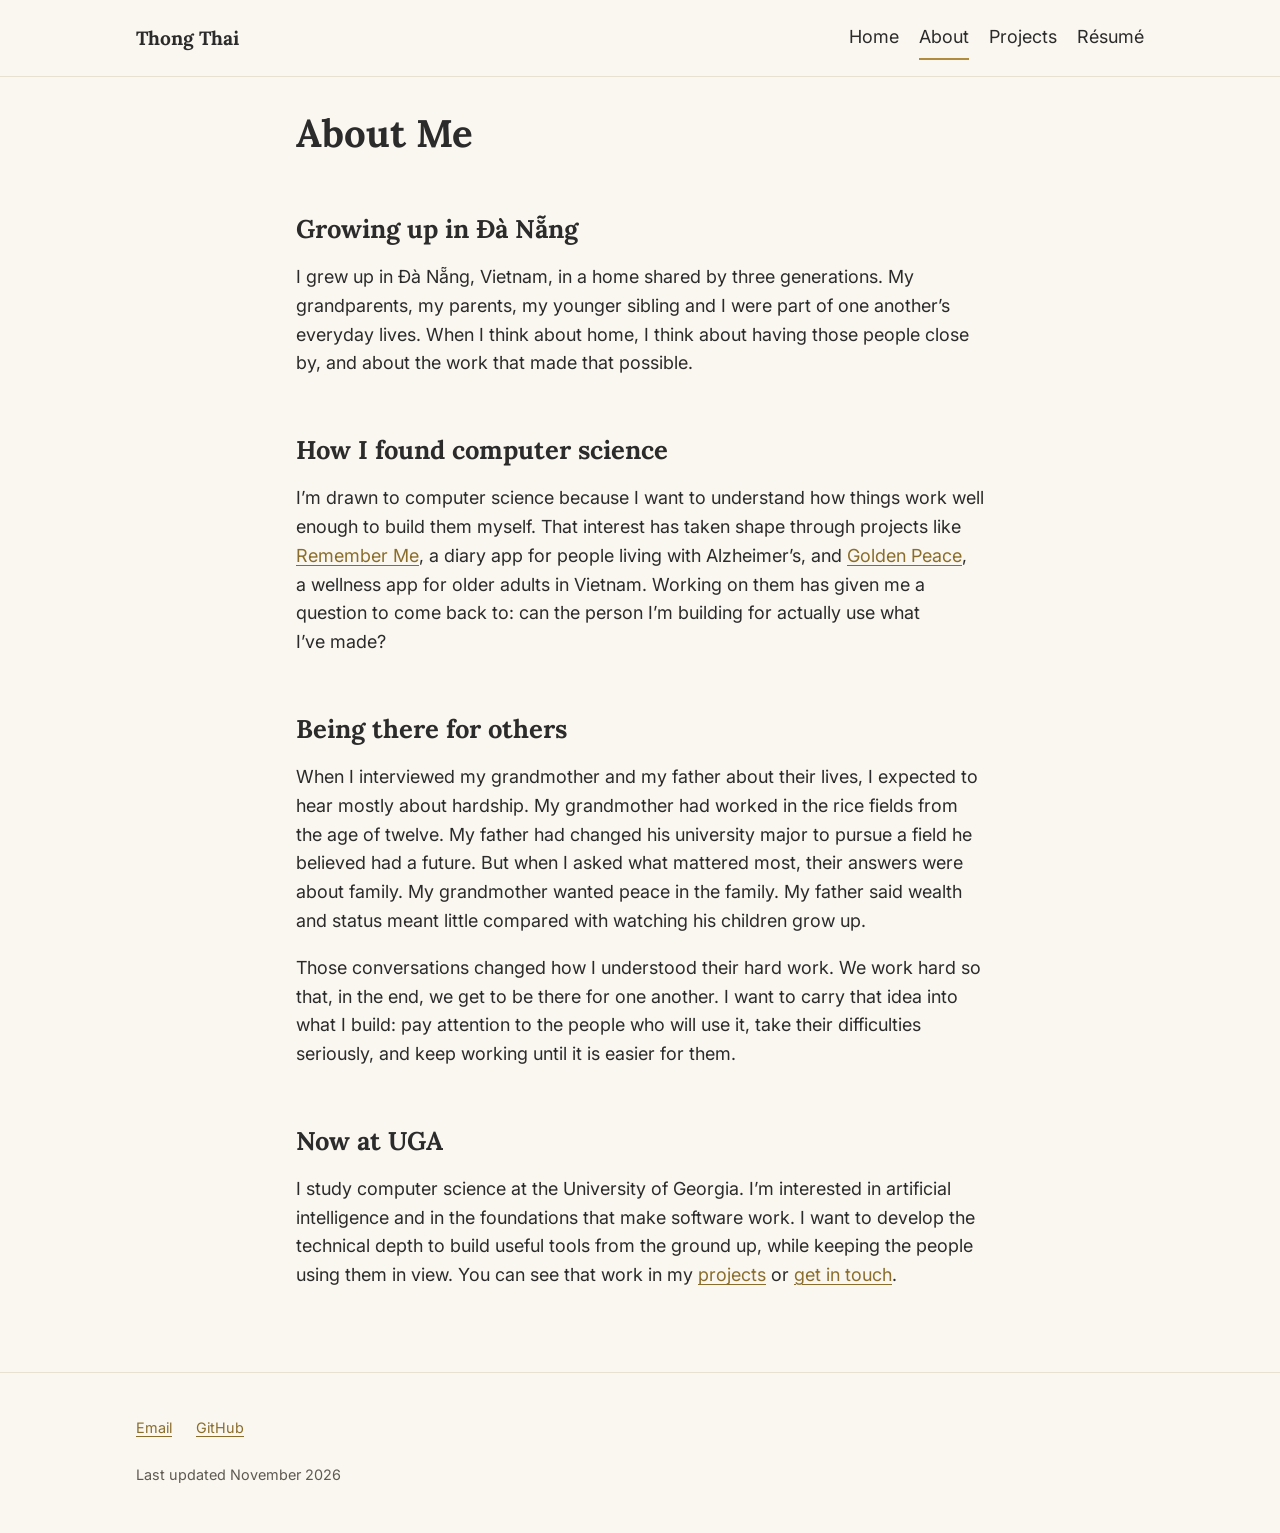
==== about.html @ ec21c519 "Personal website: Golden Peace case study, projects, about, résumé Co-Authored-By: Claude Opus 5.5 <" ====
<!doctype html>
<html lang="en">
<head>
  <meta charset="utf-8">
  <meta name="viewport" content="width=device-width, initial-scale=1">
  <title>About · Thong Thai</title>
  <meta name="description" content="About Thong Thai: from Đà Nẵng to computer science at UGA.">
  <link rel="preconnect" href="https://fonts.googleapis.com">
  <link rel="preconnect" href="https://fonts.gstatic.com" crossorigin>
  <link href="https://fonts.googleapis.com/css2?family=Inter:wght@400;600&family=Lora:wght@600;700&display=swap" rel="stylesheet">
  <link rel="icon" href="assets/favicon.svg" type="image/svg+xml">
  <link rel="stylesheet" href="css/style.css">
  <script src="js/site.js" defer></script>
</head>
<body>
  <a class="skip-link" href="#main-content">Skip to content</a>
  <header>
    <div class="wide">
      <a class="logo" href="index.html">Thong Thai</a>
      <nav aria-label="Main">
        <ul>
          <li><a href="index.html">Home</a></li>
          <li><a href="about.html" aria-current="page">About</a></li>
          <li><a href="projects.html">Projects</a></li>
          <li><a href="resume.html">Résumé</a></li>
        </ul>
      </nav>
    </div>
  </header>

  <main id="main-content" tabindex="-1">
    <div class="wrap">
      <h1>About Me</h1>

      <h2>Growing up in Đà Nẵng</h2>
      <p>I grew up in Đà Nẵng, Vietnam, in a home shared by three generations. My grandparents, my parents, my younger sibling and I were part of one another’s everyday lives. When I think about home, I think about having those people close by, and about the work that made that possible.</p>

      <h2>How I found computer science</h2>
      <p>I’m drawn to computer science because I want to understand how things work well enough to build them myself. That interest has taken shape through projects like <a href="projects.html">Remember Me</a>, a diary app for people living with Alzheimer’s, and <a href="golden-peace.html">Golden Peace</a>, a wellness app for older adults in Vietnam. Working on them has given me a question to come back to: can the person I’m building for actually use what I’ve made?</p>

      <h2>Being there for others</h2>
      <p>When I interviewed my grandmother and my father about their lives, I expected to hear mostly about hardship. My grandmother had worked in the rice fields from the age of twelve. My father had changed his university major to pursue a field he believed had a future. But when I asked what mattered most, their answers were about family. My grandmother wanted peace in the family. My father said wealth and status meant little compared with watching his children grow up.</p>
      <p>Those conversations changed how I understood their hard work. We work hard so that, in the end, we get to be there for one another. I want to carry that idea into what I build: pay attention to the people who will use it, take their difficulties seriously, and keep working until it is easier for them.</p>

      <h2>Now at UGA</h2>
      <p>I study computer science at the University of Georgia. I’m interested in artificial intelligence and in the foundations that make software work. I want to develop the technical depth to build useful tools from the ground up, while keeping the people using them in view. You can see that work in my <a href="projects.html">projects</a> or <a href="mailto:thong11042008@gmail.com">get in touch</a>.</p>
    </div>
  </main>

  <footer>
    <div class="wide">
      <ul>
        <li><a href="mailto:thong11042008@gmail.com">Email</a></li>
        <li><a href="https://github.com/NotWutLit">GitHub</a></li>
      </ul>
      <p>Last updated November 2026</p>
    </div>
  </footer>
</body>
</html>
---- css/style.css ----
:root {
  --bg: #FAF7F0;
  --card: #FFFFFF;
  --text: #2B2B2B;
  --muted: #5E5A52;
  --gold: #B08D3C;
  --gold-text: #8A6D2B; /* darker gold for small text: passes contrast on --bg */
  --gold-dark: #6B5420; /* hover for filled buttons */
  --line: #E8E1D0;
  --tint: #F3EAD6; /* soft gold wash for the reflection panel */
  --radius: 12px;
}

* { box-sizing: border-box; }

body {
  margin: 0;
  background: var(--bg);
  color: var(--text);
  font: 18px/1.6 "Inter", system-ui, sans-serif;
}

h1, h2, h3 { font-family: "Lora", Georgia, serif; line-height: 1.25; }
h1 { font-size: 2.4rem; margin: 0 0 .5rem; }
h2 { font-size: 1.6rem; margin: 3.5rem 0 .75rem; }
h3 { font-size: 1.2rem; }
h1, h2 { text-wrap: balance; }
p, figcaption, li { text-wrap: pretty; }
::selection { background: #EADBB4; color: var(--text); }

a { color: var(--gold-text); }
a:hover { color: var(--text); }
:focus-visible { outline: 3px solid var(--gold-text); outline-offset: 3px; } /* --gold was 2.9:1, under the 3:1 focus minimum */

img { max-width: 100%; height: auto; display: block; }

/* Layout */
.wrap { max-width: 720px; margin: 0 auto; padding: 0 16px; }
.wide { max-width: 1040px; margin: 0 auto; padding: 0 16px; }
main { padding: 2rem 0 4rem; }

/* Nav */
header { border-bottom: 1px solid var(--line); }
header .wide { display: flex; flex-wrap: wrap; align-items: center; justify-content: space-between; gap: .5rem 1.5rem; padding-block: 1rem; }
.logo { font-family: "Lora", serif; font-weight: 700; font-size: 1.2rem; color: var(--text); text-decoration: none; display: inline-flex; align-items: center; min-height: 44px; }
nav ul { list-style: none; margin: 0; padding: 0; display: flex; flex-wrap: wrap; gap: .25rem 1.25rem; }
nav a { color: var(--text); text-decoration: none; display: inline-flex; align-items: center; min-height: 44px; border-bottom: 2px solid transparent; }
nav a:hover, nav a[aria-current] { border-color: var(--gold); }

/* Footer */
footer { border-top: 1px solid var(--line); padding: 2rem 0; color: var(--muted); font-size: .9rem; }
footer ul { list-style: none; padding: 0; margin: 0 0 .5rem; display: flex; flex-wrap: wrap; gap: 0 1.5rem; }
footer a { display: inline-flex; align-items: center; min-height: 44px; }

/* Buttons */
/* Filled buttons use --gold-text: white on it is 4.9:1 (white on --gold was only 3.1:1). */
.btn { display: inline-flex; align-items: center; min-height: 44px; padding: .5rem 1.25rem; border-radius: 999px; background: var(--gold-text); color: #fff; text-decoration: none; border: 2px solid var(--gold-text); cursor: pointer; font: inherit; font-weight: 600; }
.btn:hover { background: var(--gold-dark); border-color: var(--gold-dark); color: #fff; }
.btn.ghost { background: transparent; color: var(--gold-text); }
.btn.ghost:hover { background: var(--gold-text); color: #fff; }
.actions { display: flex; flex-wrap: wrap; gap: .75rem; margin: 1.25rem 0; }

.tagline { font-size: 1.2rem; color: var(--muted); margin-top: 0; }
/* em, not rem: body is 18px, so 1.1em is ~19.8px (1.1rem was 17.6px, smaller than body) */
.lead { font-size: 1.1em; }
.tagline, .lead { max-width: 34em; } /* comfortable line length on wide screens */
.jump { margin: 0; }
.jump a, .back a { display: inline-flex; align-items: center; min-height: 44px; } /* 44px tap targets */
.back { margin: 2rem 0 0; }

/* Project summary in the hero: one scannable line for skimmers */
.facts { display: flex; flex-wrap: wrap; gap: .75rem 1.75rem; margin: 1.25rem 0 0; font-size: 16px; }
.facts dt { color: var(--muted); }
.facts dd { margin: 0; font-weight: 600; }

/* One line of research scale that anchors the research section */
.anchor { font-family: "Lora", Georgia, serif; font-size: 1.25rem; line-height: 1.4; margin: 0 0 1rem; }
.hint { color: var(--muted); font-size: 16px; margin-top: -.25rem; }

/* Featured block / hero */
.feature { display: grid; grid-template-columns: 1fr; gap: 2rem; align-items: center; margin: 3rem 0; }
.feature img { max-width: min(240px, 100%); margin-inline: 0; border-radius: 24px; box-shadow: 0 10px 30px rgba(0,0,0,.12); }
.feature h1, .feature h2 { margin-top: 0; }
@media (min-width: 760px) { .feature { grid-template-columns: 240px 1fr; } }
/* Phones: title and intro first, then a smaller screenshot, so the first screen says what this is. */
@media (max-width: 759px) {
  .wide > p + .feature { margin-top: 2.5rem; } /* Home: separate the featured project from the intro links */
  .feature { gap: 1.5rem; margin-top: 1rem; }
  .feature > div { order: -1; }
  .feature img { max-width: min(200px, 100%); margin-inline: auto; border-radius: 20px; }
}

/* Figures and captions */
figure { margin: 0; }
figcaption { font-size: 16px; color: var(--muted); margin-top: .6rem; }
figcaption strong { color: var(--text); }
.phone { border-radius: 24px; box-shadow: 0 6px 20px rgba(0,0,0,.10); }

/* Screens and captions share the text column. */
.gallery { display: grid; gap: 2.5rem 2rem; grid-template-columns: 1fr 1fr; }
.gallery > * { min-width: 0; }
/* let grid items shrink below the image's natural 400px */
.gallery img { max-width: min(320px, 100%); margin-inline: auto; }
.enlarge { display: block; border-radius: 24px; }
/* Phones: show a thumbnail beside each caption; select it to open full size. */
@media (max-width: 559px) {
  .gallery { grid-template-columns: 1fr; gap: 1.75rem; }
  .gallery figure { display: grid; grid-template-columns: 112px 1fr; gap: 1rem; align-items: start; }
  .gallery figcaption { margin-top: 0; }
  .gallery img, .gallery .enlarge { border-radius: 14px; }
}


/* Project cards */
.cards { display: grid; gap: 1.5rem; grid-template-columns: 1fr; }
@media (min-width: 700px) { .cards { grid-template-columns: repeat(2, 1fr); } }
.card { background: var(--card); border: 1px solid var(--line); border-radius: var(--radius); overflow: hidden; display: flex; flex-direction: column; }
.card .thumb { position: relative; aspect-ratio: 16 / 10; background: #F1EADB; display: grid; place-items: center; overflow: hidden; }
.card .thumb img { position: absolute; inset: 0; width: 100%; height: 100%; max-width: none; object-fit: cover; object-position: center 17%; } /* show the greeting, not the camera notch */
.quote-thumb { background: var(--tint); padding: 1.5rem 2rem; }
.quote-thumb blockquote { margin: 0; font-family: "Lora", Georgia, serif; font-style: italic; font-size: 1.25rem; line-height: 1.5; text-align: center; text-wrap: balance; }
.card .body { padding: 1.25rem; display: flex; flex-direction: column; gap: .5rem; flex: 1; }
.card h2 { font-size: 1.25rem; margin: 0; }
.card p { margin: 0; }
.tags { list-style: none; padding: 0; margin: .25rem 0; display: flex; flex-wrap: wrap; gap: .4rem; }
.tags li { font-size: .8rem; padding: .15rem .6rem; border: 1px solid var(--gold); border-radius: 999px; color: var(--gold-text); }
.card .links { margin-top: auto; padding-top: .5rem; display: flex; flex-wrap: wrap; gap: 0 1.25rem; }
.card .links a, .resume-item h3 a { display: inline-flex; align-items: center; min-height: 44px; }

/* Résumé */
.resume-item { margin-bottom: 1.5rem; }
.resume-item h3 { margin-bottom: 0; }
.resume-item .meta { color: var(--muted); font-size: .95rem; margin: 0; }


/* Demo: centred, button above the frame so it's visible on arrival */
.demo { text-align: center; }
.demo .actions { justify-content: center; }
.demo img { max-width: min(280px, 100%); margin-inline: auto; }
@media (max-width: 559px) { .demo img { max-width: min(240px, 100%); } }
.status { min-height: 1.6em; color: var(--muted); font-size: 16px; }

/* The graded reflection: the page's one tinted panel, the last thing on the page */
.reflection { background: var(--tint); border: 1px solid #E2D3AE; border-radius: var(--radius); padding: 2rem 1.5rem; margin-top: 5rem; font-size: 1.1em; }
.reflection > :last-child { margin-bottom: 0; }
@media (min-width: 640px) { .reflection { padding: 2.5rem 3rem; } }
.reflection h2 { margin-top: 0; font-size: 1.9rem; }
.reflection .opening { font-family: "Lora", Georgia, serif; font-style: italic; font-size: 1.3rem; line-height: 1.5; }

/* ---------- Motion ---------- */
/* One authored moment (the typed name on Home), page-to-page continuity, and small feedback. */
:root { --ease-out: cubic-bezier(0.16, 1, 0.3, 1); }

/* Home: the name types out once behind a gold cursor (letters are added by js/site.js). */
[data-type]::after {
  content: ""; display: inline-block; width: .07em; height: .85em; margin-left: .06em;
  vertical-align: -.06em; background: var(--gold-text);
  animation: caret-blink 1s steps(1) var(--typed-at, 0ms) 4 forwards; /* blinks 4 times, then disappears */
}
@keyframes caret-blink { 0% { opacity: 1; } 50%, 100% { opacity: 0; } }
.typed-before::after { display: none; } /* returning to Home: no cursor, the name is just there */

/* Feedback */
a { text-underline-offset: .18em; transition: color .15s, text-underline-offset .2s var(--ease-out); }
a:hover { text-underline-offset: .32em; }
nav a { transition: border-color .2s var(--ease-out), color .15s; }
.btn { transition: background-color .15s, border-color .15s, color .15s, transform .1s var(--ease-out); }
.btn:active { transform: scale(.97); }
/* Gallery: the image lifts, the link box stays put (no hover flicker at the edges). */
.enlarge img { transition: transform .3s var(--ease-out), box-shadow .3s var(--ease-out); }
.enlarge:hover img, .enlarge:focus-visible img { transform: translateY(-4px); box-shadow: 0 16px 32px rgba(0,0,0,.14); }

/* Page-to-page: crossfade, header stays still, the Golden Peace phone glides between pages. */
@view-transition { navigation: auto; }
header { view-transition-name: site-header; }
.vt-gp { view-transition-name: gp-phone; }
::view-transition-group(*) { animation-duration: .4s; animation-timing-function: var(--ease-out); }
::view-transition-old(root), ::view-transition-new(root) { animation-duration: .2s; }
/* The phone shows a different screen on each page: swap the picture fast while the frame keeps gliding, so it never double-exposes. */
::view-transition-old(gp-phone), ::view-transition-new(gp-phone) { animation-duration: .15s; }

@media (prefers-reduced-motion: reduce) {
  [data-type]::after { display: none; }
  a:hover { text-underline-offset: .18em; }
  .btn:active, .enlarge:hover img, .enlarge:focus-visible img { transform: none; }
  ::view-transition-group(*), ::view-transition-old(*), ::view-transition-new(*) { animation: none !important; }
}

/* Keyboard shortcut to the page content. */
.skip-link { position: absolute; top: 1rem; left: 1rem; z-index: 10; padding: .5rem 1rem; background: var(--card); border: 2px solid var(--gold-text); border-radius: var(--radius); transform: translateY(-200%); }
.skip-link:focus { transform: translateY(0); }

/* Text only screen readers hear */
.sr-only { position: absolute; width: 1px; height: 1px; padding: 0; margin: -1px; overflow: hidden; clip: rect(0 0 0 0); white-space: nowrap; border: 0; }
/* Home desktop: keep the featured text block a readable width next to the phone */
.feature > div { max-width: 36rem; }
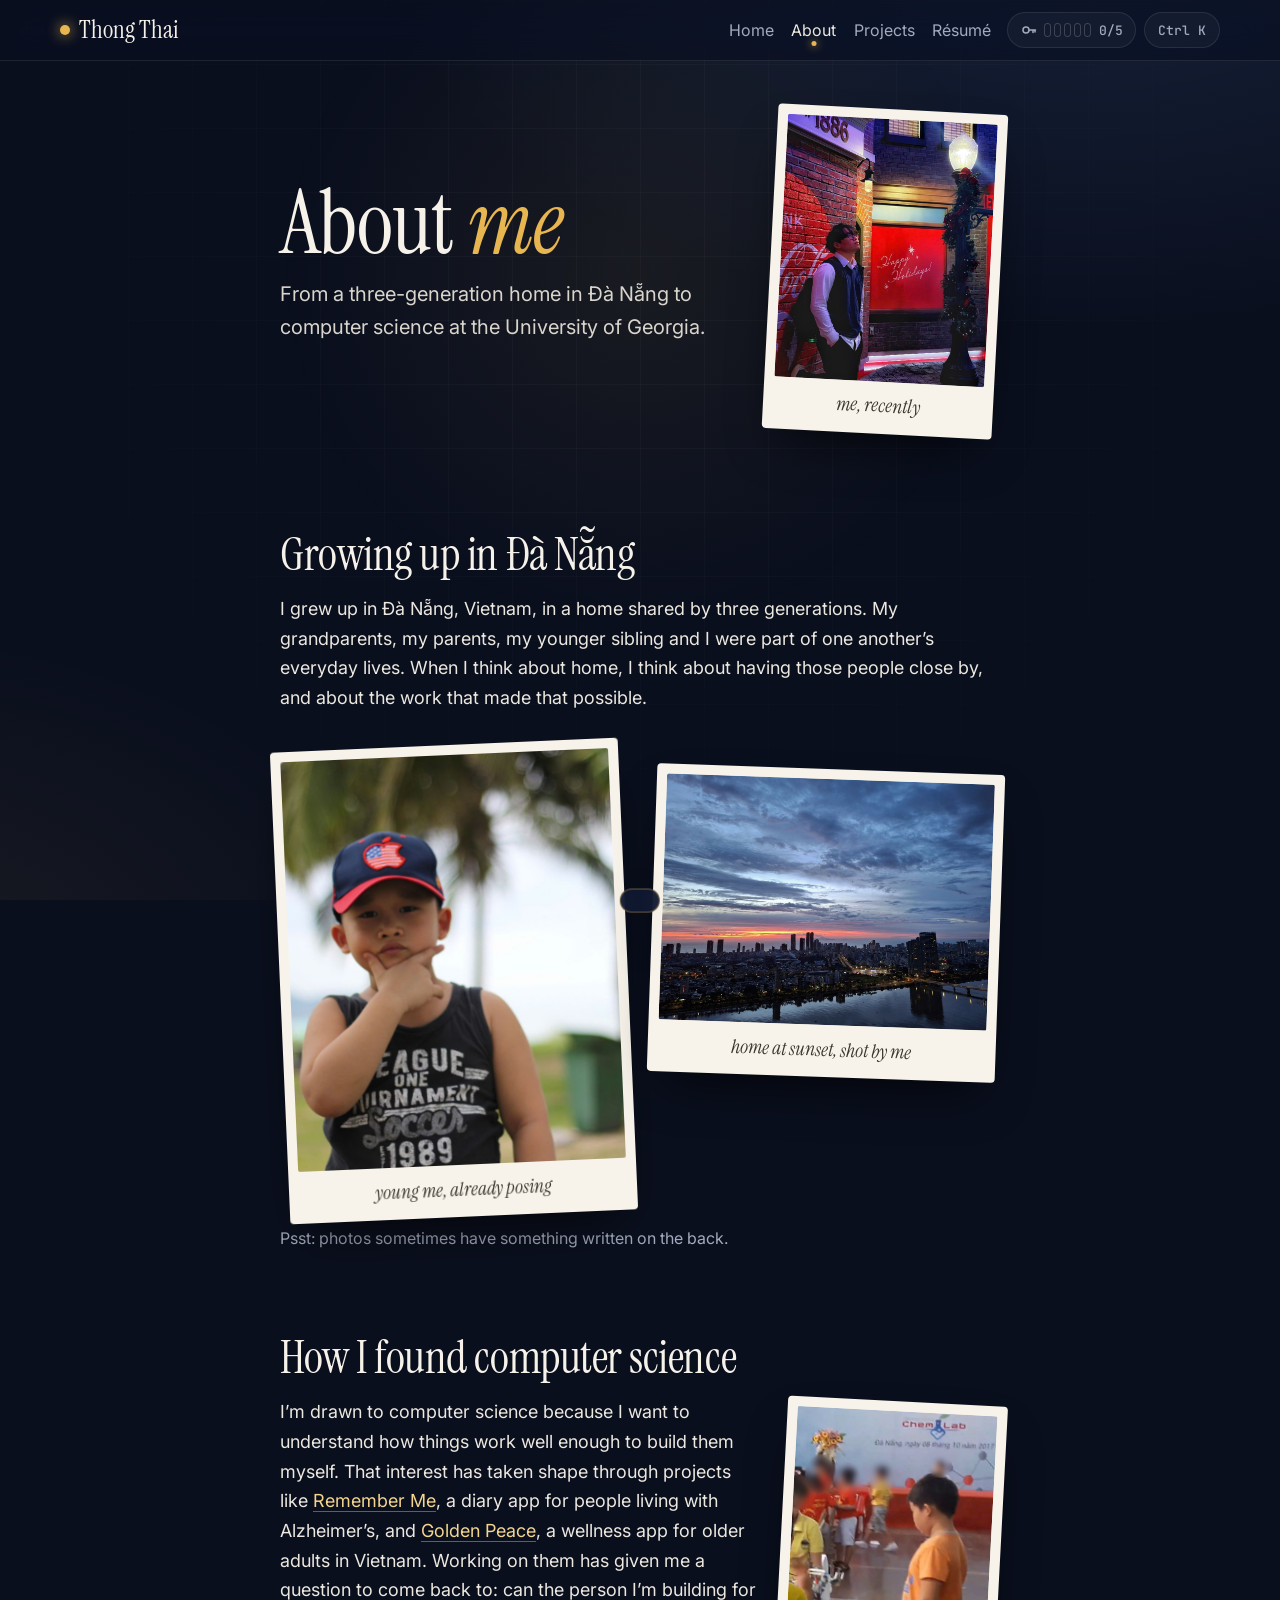
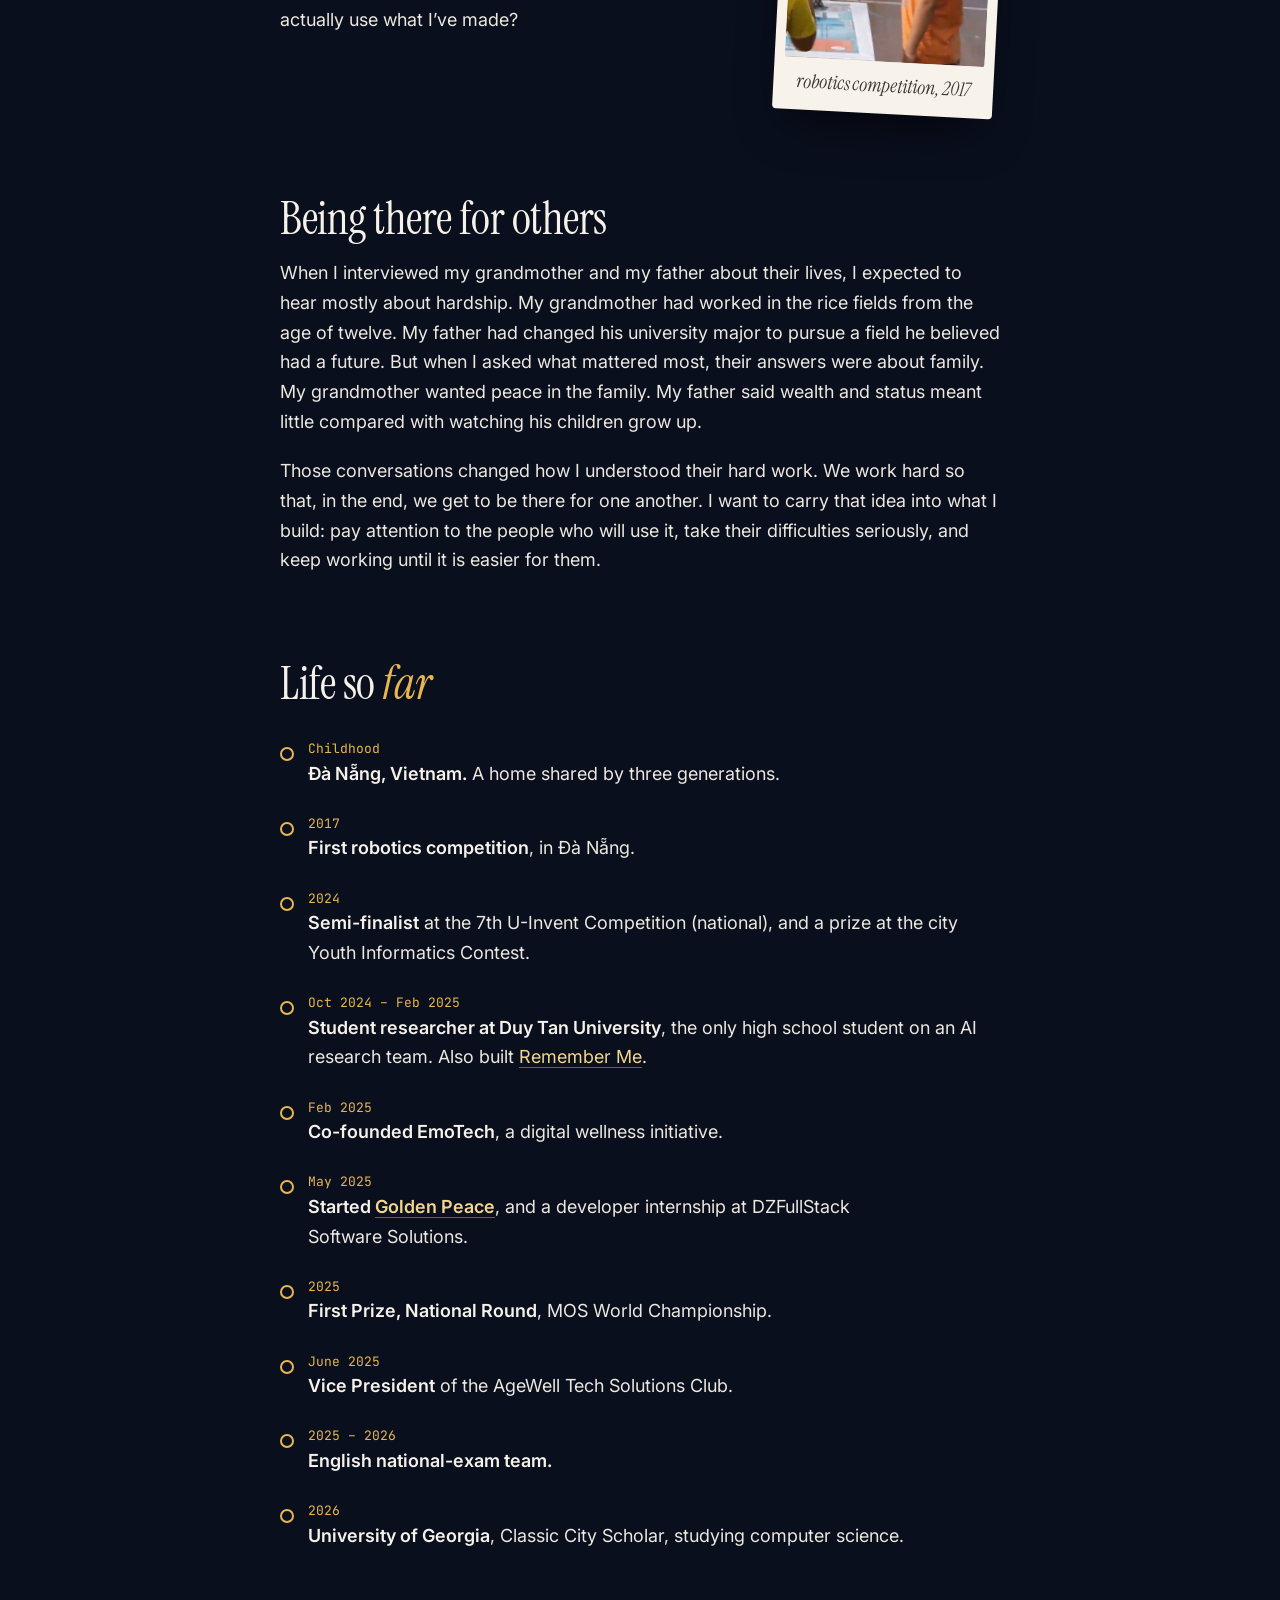
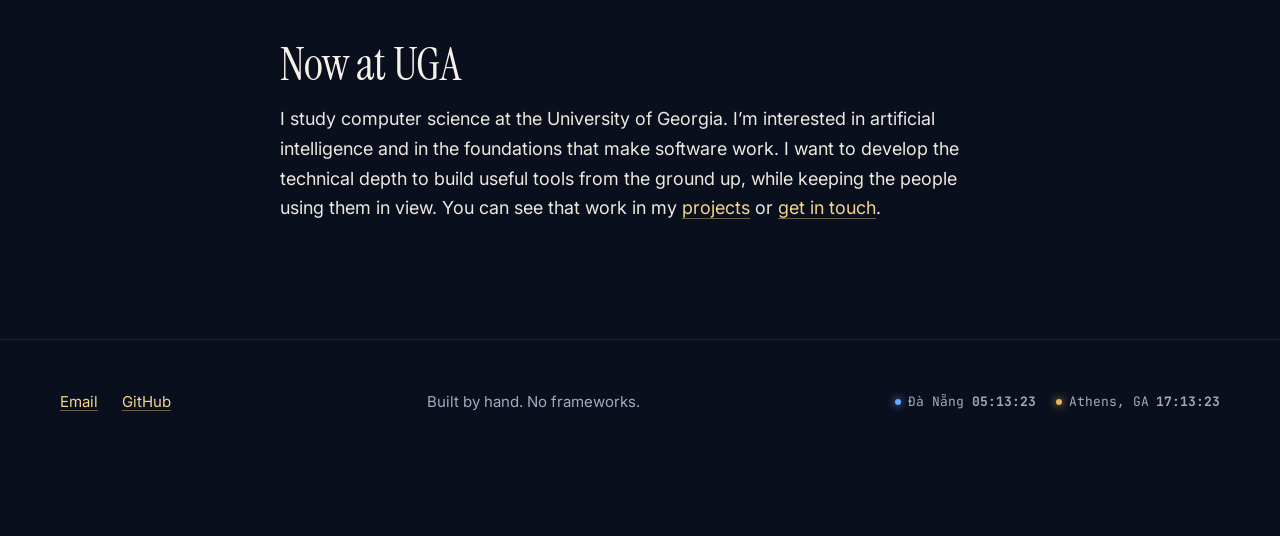
==== commit daad88a5: "Redesign About: polaroids, flip-card key, robotics photo, Life so far timeline, chibi reading; red r" ====
--- a/about.html
+++ b/about.html
@@ -7,12 +7,12 @@
   <meta name="description" content="About Thong Thai: from Đà Nẵng to computer science at UGA.">
   <link rel="preconnect" href="https://fonts.googleapis.com">
   <link rel="preconnect" href="https://fonts.gstatic.com" crossorigin>
-  <link href="https://fonts.googleapis.com/css2?family=Inter:wght@400;600&family=Lora:wght@600;700&display=swap" rel="stylesheet">
+  <link href="https://fonts.googleapis.com/css2?family=Instrument+Serif:ital@0;1&family=Inter:wght@400;500;600&family=JetBrains+Mono:wght@400;500&display=swap" rel="stylesheet">
   <link rel="icon" href="assets/favicon.svg" type="image/svg+xml">
   <link rel="stylesheet" href="css/style.css">
   <script src="js/site.js" defer></script>
 </head>
-<body>
+<body data-page="about" data-chibi="wave">
   <a class="skip-link" href="#main-content">Skip to content</a>
   <header>
     <div class="wide">
@@ -30,20 +30,77 @@
 
   <main id="main-content" tabindex="-1">
     <div class="wrap">
-      <h1>About Me</h1>
+      <section class="about-head" data-chibi="wave" aria-labelledby="about-title">
+        <div>
+          <h1 id="about-title">About <em>me</em></h1>
+          <p class="lead">From a three-generation home in Đà Nẵng to computer science at the University of Georgia.</p>
+        </div>
+        <figure class="polaroid">
+          <img src="assets/img/life/me-atlanta.jpg" width="800" height="1000" alt="Thong leaning against a red brick wall under a street lamp decorated for the holidays.">
+          <figcaption>me, recently</figcaption>
+        </figure>
+      </section>
 
-      <h2>Growing up in Đà Nẵng</h2>
-      <p>I grew up in Đà Nẵng, Vietnam, in a home shared by three generations. My grandparents, my parents, my younger sibling and I were part of one another’s everyday lives. When I think about home, I think about having those people close by, and about the work that made that possible.</p>
+      <section data-chibi="camera" aria-labelledby="growing-up">
+        <h2 id="growing-up">Growing up in Đà Nẵng</h2>
+        <p>I grew up in Đà Nẵng, Vietnam, in a home shared by three generations. My grandparents, my parents, my younger sibling and I were part of one another’s everyday lives. When I think about home, I think about having those people close by, and about the work that made that possible.</p>
+        <div class="photo-row">
+          <div class="flip" role="button" tabindex="0" aria-pressed="false" aria-label="Childhood photo. Select to flip it over.">
+            <div class="flip-inner">
+              <figure class="flip-face polaroid">
+                <img src="assets/img/life/child-me.jpg" width="800" height="1000" alt="Young Thong in a cap, hand on chin, posing under palm trees.">
+                <figcaption>young me, already posing</figcaption>
+              </figure>
+              <div class="flip-face flip-back">
+                <span>Written on the back:</span>
+                <span>“Đà Nẵng. Home.”</span>
+                <button class="key key-inline" type="button" data-key="about" hidden></button>
+              </div>
+            </div>
+          </div>
+          <figure class="polaroid">
+            <img src="assets/img/life/danang-sunset.jpg" width="1200" height="900" alt="Đà Nẵng’s skyline at sunset over the river, photographed by Thong." loading="lazy">
+            <figcaption>home at sunset, shot by me</figcaption>
+          </figure>
+        </div>
+        <p class="hint">Psst: photos sometimes have something written on the back.</p>
+      </section>
 
-      <h2>How I found computer science</h2>
-      <p>I’m drawn to computer science because I want to understand how things work well enough to build them myself. That interest has taken shape through projects like <a href="projects.html">Remember Me</a>, a diary app for people living with Alzheimer’s, and <a href="golden-peace.html">Golden Peace</a>, a wellness app for older adults in Vietnam. Working on them has given me a question to come back to: can the person I’m building for actually use what I’ve made?</p>
+      <section data-chibi="laptop" aria-labelledby="found-cs">
+        <h2 id="found-cs">How I found computer science</h2>
+        <figure class="polaroid side-photo">
+          <img src="assets/img/life/robotics.jpg" width="800" height="1002" alt="Young Thong in an orange shirt at a robotics competition in Đà Nẵng in 2017; other children’s faces are blurred." loading="lazy">
+          <figcaption>robotics competition, 2017</figcaption>
+        </figure>
+        <p>I’m drawn to computer science because I want to understand how things work well enough to build them myself. That interest has taken shape through projects like <a href="projects.html">Remember Me</a>, a diary app for people living with Alzheimer’s, and <a href="golden-peace.html">Golden Peace</a>, a wellness app for older adults in Vietnam. Working on them has given me a question to come back to: can the person I’m building for actually use what I’ve made?</p>
+      </section>
 
-      <h2>Being there for others</h2>
-      <p>When I interviewed my grandmother and my father about their lives, I expected to hear mostly about hardship. My grandmother had worked in the rice fields from the age of twelve. My father had changed his university major to pursue a field he believed had a future. But when I asked what mattered most, their answers were about family. My grandmother wanted peace in the family. My father said wealth and status meant little compared with watching his children grow up.</p>
-      <p>Those conversations changed how I understood their hard work. We work hard so that, in the end, we get to be there for one another. I want to carry that idea into what I build: pay attention to the people who will use it, take their difficulties seriously, and keep working until it is easier for them.</p>
+      <section data-chibi="wave" aria-labelledby="being-there">
+        <h2 id="being-there">Being there for others</h2>
+        <p>When I interviewed my grandmother and my father about their lives, I expected to hear mostly about hardship. My grandmother had worked in the rice fields from the age of twelve. My father had changed his university major to pursue a field he believed had a future. But when I asked what mattered most, their answers were about family. My grandmother wanted peace in the family. My father said wealth and status meant little compared with watching his children grow up.</p>
+        <p>Those conversations changed how I understood their hard work. We work hard so that, in the end, we get to be there for one another. I want to carry that idea into what I build: pay attention to the people who will use it, take their difficulties seriously, and keep working until it is easier for them.</p>
+      </section>
 
-      <h2>Now at UGA</h2>
-      <p>I study computer science at the University of Georgia. I’m interested in artificial intelligence and in the foundations that make software work. I want to develop the technical depth to build useful tools from the ground up, while keeping the people using them in view. You can see that work in my <a href="projects.html">projects</a> or <a href="mailto:thong11042008@gmail.com">get in touch</a>.</p>
+      <section data-chibi="read" aria-labelledby="life-so-far">
+        <h2 id="life-so-far">Life so <em>far</em></h2>
+        <ol class="timeline">
+          <li><time>Childhood</time><b>Đà Nẵng, Vietnam.</b> A home shared by three generations.</li>
+          <li><time>2017</time><b>First robotics competition</b>, in Đà Nẵng.</li>
+          <li><time>2024</time><b>Semi-finalist</b> at the 7th U-Invent Competition (national), and a prize at the city Youth Informatics Contest.</li>
+          <li><time>Oct 2024 – Feb 2025</time><b>Student researcher at Duy Tan University</b>, the only high school student on an AI research team. Also built <a href="projects.html">Remember Me</a>.</li>
+          <li><time>Feb 2025</time><b>Co-founded EmoTech</b>, a digital wellness initiative.</li>
+          <li><time>May 2025</time><b>Started <a href="golden-peace.html">Golden Peace</a></b>, and a developer internship at DZFullStack Software Solutions.</li>
+          <li><time>2025</time><b>First Prize, National Round</b>, MOS World Championship.</li>
+          <li><time>June 2025</time><b>Vice President</b> of the AgeWell Tech Solutions Club.</li>
+          <li><time>2025 – 2026</time><b>English national-exam team.</b></li>
+          <li><time>2026</time><b>University of Georgia</b>, Classic City Scholar, studying computer science.</li>
+        </ol>
+      </section>
+
+      <section data-chibi="wave" aria-labelledby="now-uga">
+        <h2 id="now-uga">Now at UGA</h2>
+        <p>I study computer science at the University of Georgia. I’m interested in artificial intelligence and in the foundations that make software work. I want to develop the technical depth to build useful tools from the ground up, while keeping the people using them in view. You can see that work in my <a href="projects.html">projects</a> or <a href="mailto:thong11042008@gmail.com">get in touch</a>.</p>
+      </section>
     </div>
   </main>
 
@@ -53,7 +110,7 @@
         <li><a href="mailto:thong11042008@gmail.com">Email</a></li>
         <li><a href="https://github.com/NotWutLit">GitHub</a></li>
       </ul>
-      <p>Last updated November 2026</p>
+      <p>Built by hand. No frameworks.</p>
     </div>
   </footer>
 </body>
--- a/css/style.css
+++ b/css/style.css
@@ -1,108 +1,176 @@
+/* =========================================================
+   Thong Thai: "Đà Nẵng at night"
+   Dark only. Gold = city lights, blue = the Hàn river.
+   ========================================================= */
 :root {
-  --bg: #FAF7F0;
-  --card: #FFFFFF;
-  --text: #2B2B2B;
-  --muted: #5E5A52;
-  --gold: #B08D3C;
-  --gold-text: #8A6D2B; /* darker gold for small text: passes contrast on --bg */
-  --gold-dark: #6B5420; /* hover for filled buttons */
-  --line: #E8E1D0;
-  --tint: #F3EAD6; /* soft gold wash for the reflection panel */
-  --radius: 12px;
+  color-scheme: dark;
+  --bg: #0A0F1E;
+  --bg-2: #0F1730;
+  --surface: rgba(255, 255, 255, .035);
+  --surface-2: rgba(255, 255, 255, .065);
+  --border: rgba(255, 255, 255, .09);
+  --border-strong: rgba(255, 255, 255, .18);
+  --text: #ECE8DF;
+  --muted: #A4AABD;          /* 7.9:1 on --bg */
+  --faint: #7D849C;          /* decorative labels only */
+  --gold: #E8B651;           /* 9.6:1 on --bg */
+  --gold-soft: #F4D58D;
+  --gold-glow: rgba(232, 182, 81, .35);
+  --blue: #6FA8FF;
+  --ink: #17120A;            /* text on gold */
+  --radius: 20px;
+  --serif: "Instrument Serif", Georgia, serif;
+  --sans: "Inter", system-ui, sans-serif;
+  --mono: "JetBrains Mono", ui-monospace, "Cascadia Code", Consolas, monospace;
+  --ease-out: cubic-bezier(0.16, 1, 0.3, 1);
+  --mx: 50vw; --my: 30vh;    /* cursor position, set by js/site.js */
 }
 
 * { box-sizing: border-box; }
+html { scrollbar-color: #2A3354 var(--bg); scroll-padding-top: 90px; background-color: #0A0F1E; }
+body { background-color: #0A0F1E; } /* plain colour under the gradients, for tools that cannot read layered backgrounds */
+@media (prefers-reduced-motion: no-preference) { html { scroll-behavior: smooth; } }
 
 body {
   margin: 0;
-  background: var(--bg);
+  min-height: 100vh;
   color: var(--text);
-  font: 18px/1.6 "Inter", system-ui, sans-serif;
-}
-
-h1, h2, h3 { font-family: "Lora", Georgia, serif; line-height: 1.25; }
-h1 { font-size: 2.4rem; margin: 0 0 .5rem; }
-h2 { font-size: 1.6rem; margin: 3.5rem 0 .75rem; }
-h3 { font-size: 1.2rem; }
+  font: 18px/1.65 var(--sans);
+  background:
+    radial-gradient(1200px 700px at 85% -10%, rgba(111, 168, 255, .12), transparent 60%),
+    radial-gradient(900px 600px at -10% 110%, rgba(232, 182, 81, .08), transparent 60%),
+    var(--bg);
+  background-attachment: fixed;
+  overflow-x: hidden;
+}
+/* faint blueprint grid + cursor spotlight */
+body::before, body::after { content: ""; position: fixed; inset: 0; pointer-events: none; z-index: 0; }
+body::before {
+  background-image: linear-gradient(rgba(255,255,255,.028) 1px, transparent 1px), linear-gradient(90deg, rgba(255,255,255,.028) 1px, transparent 1px);
+  background-size: 64px 64px;
+  mask-image: radial-gradient(ellipse at 50% 30%, #000 20%, transparent 75%);
+}
+body::after { background: radial-gradient(520px circle at var(--mx) var(--my), rgba(232, 182, 81, .07), transparent 70%); }
+body > * { position: relative; z-index: 1; }
+
+h1, h2, h3 { font-family: var(--serif); font-weight: 400; line-height: 1.05; letter-spacing: -.01em; color: #F6F2EA; }
+h1 { font-size: clamp(2.8rem, 6vw, 4.6rem); margin: 0 0 .5rem; }
+h2 { font-size: clamp(2rem, 3.6vw, 2.9rem); margin: 4rem 0 1rem; }
+h3 { font-size: 1.5rem; line-height: 1.2; }
+h1 em, h2 em { color: var(--gold); }
 h1, h2 { text-wrap: balance; }
-p, figcaption, li { text-wrap: pretty; }
-::selection { background: #EADBB4; color: var(--text); }
-
-a { color: var(--gold-text); }
-a:hover { color: var(--text); }
-:focus-visible { outline: 3px solid var(--gold-text); outline-offset: 3px; } /* --gold was 2.9:1, under the 3:1 focus minimum */
+p, figcaption, li, dd { text-wrap: pretty; }
+p { margin: 0 0 1.1em; }
+strong { color: #F6F2EA; font-weight: 600; }
+::selection { background: var(--gold); color: var(--ink); }
+
+a { color: var(--gold-soft); text-decoration-color: rgba(244, 213, 141, .4); text-underline-offset: .2em; transition: color .15s, text-decoration-color .15s, text-underline-offset .2s var(--ease-out); }
+a:hover { color: #fff; text-decoration-color: var(--gold); text-underline-offset: .32em; }
+:focus-visible { outline: 2px solid var(--gold); outline-offset: 3px; border-radius: 6px; }
 
 img { max-width: 100%; height: auto; display: block; }
+figure { margin: 0; }
+figcaption { font-size: 16px; color: var(--muted); margin-top: .7rem; }
+figcaption strong { color: var(--text); }
 
 /* Layout */
-.wrap { max-width: 720px; margin: 0 auto; padding: 0 16px; }
-.wide { max-width: 1040px; margin: 0 auto; padding: 0 16px; }
-main { padding: 2rem 0 4rem; }
-
-/* Nav */
-header { border-bottom: 1px solid var(--line); }
-header .wide { display: flex; flex-wrap: wrap; align-items: center; justify-content: space-between; gap: .5rem 1.5rem; padding-block: 1rem; }
-.logo { font-family: "Lora", serif; font-weight: 700; font-size: 1.2rem; color: var(--text); text-decoration: none; display: inline-flex; align-items: center; min-height: 44px; }
-nav ul { list-style: none; margin: 0; padding: 0; display: flex; flex-wrap: wrap; gap: .25rem 1.25rem; }
-nav a { color: var(--text); text-decoration: none; display: inline-flex; align-items: center; min-height: 44px; border-bottom: 2px solid transparent; }
-nav a:hover, nav a[aria-current] { border-color: var(--gold); }
-
-/* Footer */
-footer { border-top: 1px solid var(--line); padding: 2rem 0; color: var(--muted); font-size: .9rem; }
-footer ul { list-style: none; padding: 0; margin: 0 0 .5rem; display: flex; flex-wrap: wrap; gap: 0 1.5rem; }
+.wrap { max-width: 760px; margin: 0 auto; padding: 0 20px; }
+.wide { max-width: 1200px; margin: 0 auto; padding: 0 20px; }
+main { padding: 3rem 0 6rem; }
+
+/* ---------- Header ---------- */
+header { position: sticky; top: 0; z-index: 50; view-transition-name: site-header;
+  background: rgba(10, 15, 30, .62); backdrop-filter: blur(16px) saturate(150%); -webkit-backdrop-filter: blur(16px) saturate(150%);
+  border-bottom: 1px solid var(--border); transition: background .3s; }
+header .wide { display: flex; flex-wrap: wrap; align-items: center; justify-content: space-between; gap: .25rem 1.25rem; padding-block: .5rem; }
+.logo { font-family: var(--serif); font-size: 1.55rem; color: #F6F2EA; text-decoration: none; display: inline-flex; align-items: center; gap: .55rem; min-height: 44px; }
+.logo::before { content: ""; width: 10px; height: 10px; border-radius: 50%; background: var(--gold); box-shadow: 0 0 14px var(--gold); }
+.logo:hover { color: #fff; }
+nav { display: flex; align-items: center; gap: .5rem 1rem; flex-wrap: wrap; }
+nav ul { list-style: none; margin: 0; padding: 0; display: flex; flex-wrap: wrap; gap: 0 1.1rem; }
+nav a { color: var(--muted); text-decoration: none; font-size: 16px; display: inline-flex; align-items: center; min-height: 44px; position: relative; transition: color .15s; }
+nav a:hover, nav a[aria-current] { color: var(--text); }
+nav a[aria-current]::after { content: ""; position: absolute; left: 50%; bottom: 6px; width: 5px; height: 5px; border-radius: 50%; background: var(--gold); transform: translateX(-50%); box-shadow: 0 0 8px var(--gold); }
+.tools { display: flex; gap: .5rem; align-items: center; }
+.chip-btn { font: 500 13px/1 var(--mono); color: var(--muted); background: var(--surface); border: 1px solid var(--border); border-radius: 999px;
+  min-height: 36px; padding: 0 .8rem; display: inline-flex; align-items: center; gap: .45rem; cursor: pointer; transition: color .15s, border-color .15s, background .15s; }
+.chip-btn:hover { color: var(--text); border-color: var(--border-strong); background: var(--surface-2); }
+.chip-btn kbd { font: inherit; }
+/* key ring: 5 slots that fill gold */
+.keyring .slots { display: inline-flex; gap: 3px; }
+.keyring .slots i { width: 7px; height: 14px; border-radius: 3px; border: 1px solid var(--border-strong); }
+.keyring .slots i.on { background: var(--gold); border-color: var(--gold); box-shadow: 0 0 8px var(--gold-glow); }
+.keyring.bump { animation: bump .6s var(--ease-out); }
+@keyframes bump { 30% { transform: scale(1.18); } }
+
+/* scroll progress */
+.progress { position: fixed; top: 0; left: 0; right: 0; height: 2px; z-index: 60; transform-origin: 0 50%; transform: scaleX(var(--p, 0));
+  background: linear-gradient(90deg, var(--blue), var(--gold)); box-shadow: 0 0 10px var(--gold-glow); }
+
+/* ---------- Footer ---------- */
+footer { border-top: 1px solid var(--border); padding: 2.5rem 0 7rem; color: var(--muted); font-size: 15px; }
+footer .wide { display: flex; flex-wrap: wrap; gap: 1rem 2rem; justify-content: space-between; align-items: center; }
+footer ul { list-style: none; padding: 0; margin: 0; display: flex; flex-wrap: wrap; gap: 0 1.5rem; }
 footer a { display: inline-flex; align-items: center; min-height: 44px; }
-
-/* Buttons */
-/* Filled buttons use --gold-text: white on it is 4.9:1 (white on --gold was only 3.1:1). */
-.btn { display: inline-flex; align-items: center; min-height: 44px; padding: .5rem 1.25rem; border-radius: 999px; background: var(--gold-text); color: #fff; text-decoration: none; border: 2px solid var(--gold-text); cursor: pointer; font: inherit; font-weight: 600; }
-.btn:hover { background: var(--gold-dark); border-color: var(--gold-dark); color: #fff; }
-.btn.ghost { background: transparent; color: var(--gold-text); }
-.btn.ghost:hover { background: var(--gold-text); color: #fff; }
-.actions { display: flex; flex-wrap: wrap; gap: .75rem; margin: 1.25rem 0; }
-
-.tagline { font-size: 1.2rem; color: var(--muted); margin-top: 0; }
-/* em, not rem: body is 18px, so 1.1em is ~19.8px (1.1rem was 17.6px, smaller than body) */
-.lead { font-size: 1.1em; }
-.tagline, .lead { max-width: 34em; } /* comfortable line length on wide screens */
-.jump { margin: 0; }
-.jump a, .back a { display: inline-flex; align-items: center; min-height: 44px; } /* 44px tap targets */
-.back { margin: 2rem 0 0; }
-
-/* Project summary in the hero: one scannable line for skimmers */
-.facts { display: flex; flex-wrap: wrap; gap: .75rem 1.75rem; margin: 1.25rem 0 0; font-size: 16px; }
-.facts dt { color: var(--muted); }
-.facts dd { margin: 0; font-weight: 600; }
-
-/* One line of research scale that anchors the research section */
-.anchor { font-family: "Lora", Georgia, serif; font-size: 1.25rem; line-height: 1.4; margin: 0 0 1rem; }
+footer p { margin: 0; }
+.clocks { font-family: var(--mono); font-size: 13px; color: var(--muted); display: flex; gap: 1.25rem; flex-wrap: wrap; }
+.clocks span { display: inline-flex; align-items: center; gap: .45rem; }
+.clocks span::before { content: ""; width: 6px; height: 6px; border-radius: 50%; background: var(--blue); box-shadow: 0 0 8px var(--blue); animation: pulse 2s infinite; }
+.clocks span + span::before { background: var(--gold); box-shadow: 0 0 8px var(--gold); }
+@keyframes pulse { 50% { opacity: .35; } }
+
+/* ---------- Buttons ---------- */
+.btn { display: inline-flex; align-items: center; gap: .5rem; min-height: 46px; padding: .55rem 1.35rem; border-radius: 999px; font: 600 16px/1 var(--sans);
+  background: var(--gold); color: var(--ink); border: 1px solid var(--gold); text-decoration: none; cursor: pointer;
+  box-shadow: 0 0 0 0 var(--gold-glow); transition: transform .15s var(--ease-out), box-shadow .25s, background .15s; }
+.btn:hover { color: var(--ink); background: var(--gold-soft); box-shadow: 0 8px 30px -6px var(--gold-glow); transform: translateY(-1px); }
+.btn:active { transform: scale(.97); }
+.btn.ghost { background: transparent; color: var(--text); border-color: var(--border-strong); }
+.btn.ghost:hover { color: #fff; background: var(--surface-2); border-color: var(--text); box-shadow: none; }
+.btn .arrow { transition: transform .2s var(--ease-out); }
+.btn:hover .arrow { transform: translateX(3px); }
+.actions { display: flex; flex-wrap: wrap; gap: .75rem; align-items: center; margin: 1.5rem 0; }
+
+.tagline { font-size: 1.25rem; color: var(--muted); margin-top: 0; }
+.lead { font-size: 1.12em; color: #D9D5CC; }
+.tagline, .lead { max-width: 34em; }
+.jump { margin: 0; color: var(--muted); }
+.jump a, .back a { display: inline-flex; align-items: center; min-height: 44px; }
+.back { margin: 2.5rem 0 0; }
+.kicker-free { margin-top: 0; }
+
+/* section heading with a thin rule */
+.sec-head { display: flex; align-items: end; justify-content: space-between; gap: 1rem; flex-wrap: wrap; margin: 0 0 2rem; }
+.sec-head h2 { margin: 0; }
+.sec-head p { margin: 0; color: var(--muted); max-width: 30em; }
+
+/* ---------- Golden Peace + shared content pieces ---------- */
+.facts { display: grid; grid-template-columns: repeat(auto-fit, minmax(150px, 1fr)); gap: .6rem; margin: 1.5rem 0 0; }
+.facts > div { background: var(--surface); border: 1px solid var(--border); border-radius: 14px; padding: .7rem .9rem; }
+.facts dt { font: 500 12px/1.4 var(--mono); color: var(--muted); text-transform: uppercase; letter-spacing: .06em; }
+.facts dd { margin: .2rem 0 0; font-weight: 500; font-size: 15px; color: var(--text); }
+.anchor { font-family: var(--serif); font-size: clamp(1.6rem, 3vw, 2.2rem); line-height: 1.2; color: var(--gold); margin: 0 0 1.25rem; }
 .hint { color: var(--muted); font-size: 16px; margin-top: -.25rem; }
 
-/* Featured block / hero */
-.feature { display: grid; grid-template-columns: 1fr; gap: 2rem; align-items: center; margin: 3rem 0; }
-.feature img { max-width: min(240px, 100%); margin-inline: 0; border-radius: 24px; box-shadow: 0 10px 30px rgba(0,0,0,.12); }
+/* hero: text + phone */
+.feature { display: grid; grid-template-columns: 1fr; gap: 2.5rem; align-items: center; margin: 2rem 0 4rem; }
+.feature > div { max-width: 38rem; }
 .feature h1, .feature h2 { margin-top: 0; }
-@media (min-width: 760px) { .feature { grid-template-columns: 240px 1fr; } }
-/* Phones: title and intro first, then a smaller screenshot, so the first screen says what this is. */
-@media (max-width: 759px) {
-  .wide > p + .feature { margin-top: 2.5rem; } /* Home: separate the featured project from the intro links */
-  .feature { gap: 1.5rem; margin-top: 1rem; }
-  .feature > div { order: -1; }
-  .feature img { max-width: min(200px, 100%); margin-inline: auto; border-radius: 20px; }
-}
-
-/* Figures and captions */
-figure { margin: 0; }
-figcaption { font-size: 16px; color: var(--muted); margin-top: .6rem; }
-figcaption strong { color: var(--text); }
-.phone { border-radius: 24px; box-shadow: 0 6px 20px rgba(0,0,0,.10); }
-
-/* Screens and captions share the text column. */
+.feature img { max-width: min(260px, 100%); margin-inline: auto; border-radius: 30px; box-shadow: 0 30px 80px -20px rgba(0,0,0,.7), 0 0 0 1px var(--border); }
+@media (min-width: 760px) { .feature { grid-template-columns: 280px 1fr; } }
+@media (max-width: 759px) { .feature > div { order: -1; } .feature img { max-width: min(210px, 100%); } }
+/* CSS 3D phone (Golden Peace hero): turns with scroll and the cursor */
+.phone3d { perspective: 1200px; display: grid; place-items: center; }
+.phone3d img { transform: rotateY(var(--ry, -14deg)) rotateX(var(--rx, 6deg)); transition: transform .5s var(--ease-out); }
+
+.phone { border-radius: 24px; box-shadow: 0 20px 50px -18px rgba(0,0,0,.8), 0 0 0 1px var(--border); }
+
 .gallery { display: grid; gap: 2.5rem 2rem; grid-template-columns: 1fr 1fr; }
 .gallery > * { min-width: 0; }
-/* let grid items shrink below the image's natural 400px */
-.gallery img { max-width: min(320px, 100%); margin-inline: auto; }
-.enlarge { display: block; border-radius: 24px; }
-/* Phones: show a thumbnail beside each caption; select it to open full size. */
+.gallery img { max-width: min(300px, 100%); margin-inline: auto; }
+.enlarge { display: block; border-radius: 24px; cursor: zoom-in; }
+.enlarge img { transition: transform .35s var(--ease-out), box-shadow .35s var(--ease-out); }
+.enlarge:hover img, .enlarge:focus-visible img { transform: translateY(-6px) scale(1.02); box-shadow: 0 30px 60px -20px rgba(0,0,0,.8), 0 0 40px -8px var(--gold-glow), 0 0 0 1px rgba(232,182,81,.4); }
 @media (max-width: 559px) {
   .gallery { grid-template-columns: 1fr; gap: 1.75rem; }
   .gallery figure { display: grid; grid-template-columns: 112px 1fr; gap: 1rem; align-items: start; }
@@ -110,87 +178,455 @@
   .gallery img, .gallery .enlarge { border-radius: 14px; }
 }
 
-
-/* Project cards */
-.cards { display: grid; gap: 1.5rem; grid-template-columns: 1fr; }
-@media (min-width: 700px) { .cards { grid-template-columns: repeat(2, 1fr); } }
-.card { background: var(--card); border: 1px solid var(--line); border-radius: var(--radius); overflow: hidden; display: flex; flex-direction: column; }
-.card .thumb { position: relative; aspect-ratio: 16 / 10; background: #F1EADB; display: grid; place-items: center; overflow: hidden; }
-.card .thumb img { position: absolute; inset: 0; width: 100%; height: 100%; max-width: none; object-fit: cover; object-position: center 17%; } /* show the greeting, not the camera notch */
-.quote-thumb { background: var(--tint); padding: 1.5rem 2rem; }
-.quote-thumb blockquote { margin: 0; font-family: "Lora", Georgia, serif; font-style: italic; font-size: 1.25rem; line-height: 1.5; text-align: center; text-wrap: balance; }
-.card .body { padding: 1.25rem; display: flex; flex-direction: column; gap: .5rem; flex: 1; }
-.card h2 { font-size: 1.25rem; margin: 0; }
-.card p { margin: 0; }
-.tags { list-style: none; padding: 0; margin: .25rem 0; display: flex; flex-wrap: wrap; gap: .4rem; }
-.tags li { font-size: .8rem; padding: .15rem .6rem; border: 1px solid var(--gold); border-radius: 999px; color: var(--gold-text); }
-.card .links { margin-top: auto; padding-top: .5rem; display: flex; flex-wrap: wrap; gap: 0 1.25rem; }
-.card .links a, .resume-item h3 a { display: inline-flex; align-items: center; min-height: 44px; }
-
-/* Résumé */
-.resume-item { margin-bottom: 1.5rem; }
-.resume-item h3 { margin-bottom: 0; }
-.resume-item .meta { color: var(--muted); font-size: .95rem; margin: 0; }
-
-
-/* Demo: centred, button above the frame so it's visible on arrival */
 .demo { text-align: center; }
 .demo .actions { justify-content: center; }
-.demo img { max-width: min(280px, 100%); margin-inline: auto; }
+.demo img { max-width: min(280px, 100%); margin-inline: auto; box-shadow: 0 30px 80px -20px rgba(0,0,0,.8), 0 0 60px -10px rgba(111,168,255,.35), 0 0 0 1px var(--border); }
 @media (max-width: 559px) { .demo img { max-width: min(240px, 100%); } }
 .status { min-height: 1.6em; color: var(--muted); font-size: 16px; }
 
-/* The graded reflection: the page's one tinted panel, the last thing on the page */
-.reflection { background: var(--tint); border: 1px solid #E2D3AE; border-radius: var(--radius); padding: 2rem 1.5rem; margin-top: 5rem; font-size: 1.1em; }
+/* graded reflection: the one gold glass panel */
+.reflection { position: relative; margin-top: 6rem; padding: 2.25rem 1.5rem; border-radius: 24px; font-size: 1.1em;
+  background: linear-gradient(160deg, rgba(232,182,81,.12), rgba(232,182,81,.03) 60%), rgba(15,23,48,.7);
+  border: 1px solid rgba(232,182,81,.28); box-shadow: 0 40px 100px -40px rgba(232,182,81,.25); }
+.reflection::before { content: ""; position: absolute; inset: -1px; border-radius: inherit; padding: 1px; pointer-events: none;
+  background: conic-gradient(from var(--a, 0deg), transparent 0 70%, var(--gold) 80%, transparent 90%);
+  -webkit-mask: linear-gradient(#000 0 0) content-box, linear-gradient(#000 0 0); -webkit-mask-composite: xor; mask-composite: exclude;
+  animation: spin-border 8s linear infinite; opacity: .7; }
+@property --a { syntax: "<angle>"; inherits: false; initial-value: 0deg; }
+@keyframes spin-border { to { --a: 360deg; } }
 .reflection > :last-child { margin-bottom: 0; }
-@media (min-width: 640px) { .reflection { padding: 2.5rem 3rem; } }
-.reflection h2 { margin-top: 0; font-size: 1.9rem; }
-.reflection .opening { font-family: "Lora", Georgia, serif; font-style: italic; font-size: 1.3rem; line-height: 1.5; }
-
-/* ---------- Motion ---------- */
-/* One authored moment (the typed name on Home), page-to-page continuity, and small feedback. */
-:root { --ease-out: cubic-bezier(0.16, 1, 0.3, 1); }
-
-/* Home: the name types out once behind a gold cursor (letters are added by js/site.js). */
-[data-type]::after {
-  content: ""; display: inline-block; width: .07em; height: .85em; margin-left: .06em;
-  vertical-align: -.06em; background: var(--gold-text);
-  animation: caret-blink 1s steps(1) var(--typed-at, 0ms) 4 forwards; /* blinks 4 times, then disappears */
-}
+@media (min-width: 640px) { .reflection { padding: 3rem 3.25rem; } }
+.reflection h2 { margin-top: 0; font-size: clamp(2.1rem, 4vw, 3rem); }
+.reflection .opening { font-family: var(--serif); font-style: italic; font-size: clamp(1.5rem, 2.6vw, 1.85rem); line-height: 1.35; color: var(--gold-soft); }
+
+/* ---------- Cards (Projects + Home bento) ---------- */
+.cards { display: grid; gap: 1.5rem; grid-template-columns: 1fr; }
+@media (min-width: 760px) { .cards { grid-template-columns: repeat(2, 1fr); } }
+.card { position: relative; display: flex; flex-direction: column; overflow: hidden; border-radius: var(--radius);
+  background: var(--surface); border: 1px solid var(--border); transition: border-color .3s, transform .4s var(--ease-out), box-shadow .4s; transform-style: preserve-3d; }
+.card:hover { border-color: rgba(232,182,81,.35); box-shadow: 0 30px 80px -30px rgba(0,0,0,.8); }
+/* cursor-following glow (js sets --x/--y) */
+.spot::after { content: ""; position: absolute; inset: 0; border-radius: inherit; pointer-events: none; opacity: 0; transition: opacity .3s;
+  background: radial-gradient(420px circle at var(--x, 50%) var(--y, 50%), rgba(232,182,81,.13), transparent 60%); }
+.spot:hover::after { opacity: 1; }
+.card .thumb { position: relative; aspect-ratio: 16 / 10; overflow: hidden; background: var(--bg-2); }
+.card .thumb img { position: absolute; inset: 0; width: 100%; height: 100%; max-width: none; object-fit: cover; transition: transform .6s var(--ease-out); }
+.card:hover .thumb img { transform: scale(1.04); }
+.card .body { padding: 1.4rem 1.5rem 1.25rem; display: flex; flex-direction: column; gap: .6rem; flex: 1; }
+.card h2 { font-size: 2rem; margin: 0; }
+.card p { margin: 0; color: #D9D5CC; }
+.tags { list-style: none; padding: 0; margin: .25rem 0; display: flex; flex-wrap: wrap; gap: .4rem; }
+.tags li { font: 500 12px/1 var(--mono); padding: .45rem .65rem; border-radius: 999px; color: var(--gold-soft); background: rgba(232,182,81,.08); border: 1px solid rgba(232,182,81,.22); }
+.card .links { margin-top: auto; padding-top: .5rem; display: flex; flex-wrap: wrap; gap: 0 1.5rem; }
+.card .links a, .resume-item h3 a { display: inline-flex; align-items: center; min-height: 44px; }
+.card .links a::after { content: "→"; margin-left: .35rem; transition: transform .2s var(--ease-out); }
+.card .links a:hover::after { transform: translateX(3px); }
+
+/* ---------- Résumé ---------- */
+.resume-item { position: relative; margin: 0 0 1.75rem; padding-left: 1.75rem; }
+.resume-item::before { content: ""; position: absolute; left: 4px; top: .7rem; bottom: -1.75rem; width: 1px; background: var(--border-strong); transform-origin: top; transform: scaleY(var(--drawn, 1)); transition: transform .9s var(--ease-out); }
+.resume-item:last-of-type::before { bottom: .5rem; }
+.resume-item::after { content: ""; position: absolute; left: 0; top: .55rem; width: 9px; height: 9px; border-radius: 50%; background: var(--gold); box-shadow: 0 0 12px var(--gold); }
+.resume-item h3 { margin: 0; font-family: var(--sans); font-size: 1.1rem; font-weight: 600; line-height: 1.4; color: #F6F2EA; }
+.resume-item .meta { color: var(--muted); font: 13px/1.6 var(--mono); margin: .2rem 0 .3rem; }
+.resume-item ul { padding-left: 1.1rem; margin: .4rem 0 0; color: #D9D5CC; }
+.resume-item li::marker { color: var(--gold); }
+
+/* ---------- Shared timeline (About) ---------- */
+.timeline { list-style: none; margin: 2rem 0 0; padding: 0 0 0 1.75rem; position: relative; }
+.timeline::before { content: ""; position: absolute; left: 4px; top: .6rem; bottom: .6rem; width: 2px; border-radius: 2px;
+  background: linear-gradient(var(--gold), var(--blue)); transform-origin: top; transform: scaleY(var(--drawn, 1)); }
+.timeline li { position: relative; margin: 0 0 1.6rem; }
+.timeline li::before { content: ""; position: absolute; left: calc(-1.75rem + 0px); top: .5rem; width: 10px; height: 10px; border-radius: 50%; background: var(--bg); border: 2px solid var(--gold); }
+.timeline time { display: block; font: 13px/1.5 var(--mono); color: var(--gold); }
+.timeline b { color: #F6F2EA; font-weight: 600; }
+
+/* polaroid frames (About + Home) */
+.polaroid { background: #F7F3EA; padding: 10px 10px 0; border-radius: 4px; color: #2B2B2B; box-shadow: 0 24px 50px -18px rgba(0,0,0,.75);
+  transform: rotate(var(--r, 0deg)); transition: transform .4s var(--ease-out), box-shadow .4s; }
+.polaroid img { border-radius: 2px; }
+.polaroid figcaption { font-family: var(--serif); font-style: italic; font-size: 19px; color: #3A3630; text-align: center; padding: .55rem .4rem .75rem; margin: 0; }
+.photo-row { display: grid; grid-template-columns: 1fr 1fr; gap: 1.5rem; margin: 2rem 0 1rem; align-items: start; }
+.photo-row .polaroid:nth-child(1) { --r: -2.5deg; }
+.photo-row .polaroid:nth-child(2) { --r: 2deg; margin-top: 1.5rem; }
+.about-head { display: grid; gap: 2rem; align-items: center; }
+@media (min-width: 700px) { .about-head { grid-template-columns: 1fr 230px; } }
+.about-head .polaroid { --r: 3deg; max-width: 230px; justify-self: center; }
+
+/* flip card (About key lives on the back) */
+.flip { perspective: 1000px; background: none; border: 0; padding: 0; cursor: pointer; display: block; width: 100%; text-align: inherit; font: inherit; color: inherit; }
+.flip-inner { display: grid; transition: transform .8s var(--ease-out); transform-style: preserve-3d; }
+.flip.flipped .flip-inner { transform: rotateY(180deg); }
+.flip-face { grid-area: 1 / 1; backface-visibility: hidden; -webkit-backface-visibility: hidden; }
+.flip-back { transform: rotateY(180deg); display: grid; place-content: center; gap: .6rem; text-align: center; padding: 1.5rem; border-radius: 4px;
+  background: repeating-linear-gradient(0deg, #F7F3EA 0 30px, #EFE8D8 30px 31px); color: #3A3630; font-family: var(--serif); font-style: italic; font-size: 20px; }
+
+/* ---------- Home ---------- */
+.hero { position: relative; min-height: min(100svh, 900px); display: grid; align-items: center; overflow: hidden; margin-top: -3rem; padding: 6rem 0 7rem; isolation: isolate; }
+.hero-bg { position: absolute; inset: 0; z-index: -1; }
+.hero-bg img { position: absolute; left: 0; right: 0; bottom: 0; width: 100%; height: 70%; object-fit: cover; object-position: 50% 60%; opacity: .32;
+  mask-image: linear-gradient(to top, #000 25%, transparent 95%); -webkit-mask-image: linear-gradient(to top, #000 25%, transparent 95%); }
+.hero-bg canvas { position: absolute; inset: 0; width: 100%; height: 100%; opacity: 0; transition: opacity 1.2s; }
+.hero-bg canvas.ready { opacity: 1; }
+.hero-bg::after { content: ""; position: absolute; inset: 0; background: radial-gradient(ellipse at 30% 50%, rgba(10,15,30,.75), transparent 65%), linear-gradient(to bottom, transparent 70%, var(--bg)); }
+.hero-inner { display: grid; gap: 3rem; align-items: center; }
+@media (min-width: 900px) { .hero-inner { grid-template-columns: 1.4fr .6fr; } }
+.display { font-size: clamp(3.6rem, 11vw, 8.5rem); line-height: .9; letter-spacing: -.025em; margin: 0 0 1.25rem; }
+.rotator { font-size: clamp(1.3rem, 2.4vw, 1.75rem); color: var(--text); margin: 0 0 1.25rem; font-family: var(--serif); }
+.rotator .scramble { color: var(--gold); font-style: italic; display: inline-block; min-width: 12ch; }
+.rotator .scramble .glyph { color: var(--blue); font-family: var(--mono); font-style: normal; font-size: .8em; }
+.hero .clocks { margin-top: 1.75rem; }
+.or-press { color: var(--muted); font-size: 15px; }
+.or-press kbd { font: 500 13px/1 var(--mono); border: 1px solid var(--border-strong); border-bottom-width: 2px; border-radius: 6px; padding: .25rem .4rem; color: var(--text); }
+.hero-photo { justify-self: center; max-width: 280px; perspective: 900px; }
+.hero-photo .polaroid { --r: 4deg; transform: rotate(var(--r)) rotateX(var(--tx, 0deg)) rotateY(var(--ty, 0deg)); }
+.scroll-cue { position: absolute; left: 50%; bottom: 2rem; transform: translateX(-50%); width: 24px; height: 38px; border: 1.5px solid var(--border-strong); border-radius: 12px; }
+.scroll-cue::after { content: ""; position: absolute; left: 50%; top: 7px; width: 3px; height: 7px; border-radius: 2px; background: var(--gold); transform: translateX(-50%); animation: cue 1.8s var(--ease-out) infinite; }
+@keyframes cue { 60% { transform: translate(-50%, 12px); opacity: 0; } 100% { opacity: 0; } }
+
+/* tech ticker */
+.ticker { border-block: 1px solid var(--border); overflow: hidden; padding: 1rem 0; mask-image: linear-gradient(90deg, transparent, #000 10%, #000 90%, transparent); }
+.ticker-track { display: flex; gap: 2.5rem; width: max-content; animation: tick 40s linear infinite; font: 500 15px/1 var(--mono); color: var(--muted); }
+.ticker:hover .ticker-track { animation-play-state: paused; }
+.ticker-track span { display: inline-flex; align-items: center; gap: 2.5rem; white-space: nowrap; }
+.ticker-track span::after { content: ""; width: 6px; height: 6px; background: var(--gold); transform: rotate(45deg); opacity: .7; }
+@keyframes tick { to { transform: translateX(-50%); } }
+
+/* bento */
+.section { padding: 7rem 0 0; }
+.bento { display: grid; gap: 1.25rem; grid-template-columns: 1fr; }
+@media (min-width: 900px) {
+  .bento { grid-template-columns: repeat(6, 1fr); grid-auto-rows: minmax(150px, auto); }
+  .b-gp { grid-column: span 4; grid-row: span 2; }
+  .b-rm { grid-column: span 2; grid-row: span 2; }
+  .b-home { grid-column: span 3; }
+  .b-now { grid-column: span 3; }
+}
+.tile { position: relative; overflow: hidden; border-radius: var(--radius); background: var(--surface); border: 1px solid var(--border); padding: 1.5rem; transition: border-color .3s; }
+.tile:hover { border-color: rgba(232,182,81,.3); }
+.tile h3 { margin: 0 0 .5rem; font-size: 1.9rem; }
+.tile p { color: #D9D5CC; margin: 0 0 .75rem; }
+.tile.card { padding: 0; }
+.stretch::before { content: ""; position: absolute; inset: 0; z-index: 2; } /* whole card clickable */
+.b-home { min-height: 260px; display: flex; flex-direction: column; justify-content: flex-end; }
+.b-home img { position: absolute; inset: 0; width: 100%; height: 100%; object-fit: cover; opacity: .55; transform: scale(1.08) translateY(var(--par, 0px)); transition: opacity .4s; }
+.b-home:hover img { opacity: .7; }
+.b-home::before { content: ""; position: absolute; inset: 0; background: linear-gradient(to top, rgba(10,15,30,.95), rgba(10,15,30,.2)); z-index: 1; }
+.b-home > :not(img) { position: relative; z-index: 2; }
+.b-home .clocks { margin-top: .25rem; }
+.now-list { list-style: none; padding: 0; margin: .5rem 0 1rem; display: grid; gap: .55rem; }
+.now-list li { display: grid; grid-template-columns: 6.5rem 1fr; gap: .75rem; font-size: 16px; color: #D9D5CC; }
+.now-list span { font: 12px/1.9 var(--mono); color: var(--muted); text-transform: uppercase; letter-spacing: .06em; }
+
+/* polaroid board (drag to rearrange) */
+.board { position: relative; height: 940px; margin-top: 1rem; border-radius: var(--radius); border: 1px dashed var(--border-strong);
+  background: radial-gradient(ellipse at 50% 40%, rgba(232,182,81,.06), transparent 70%); }
+.board .polaroid { position: absolute; width: 230px; cursor: grab; touch-action: none; user-select: none; }
+.board .polaroid.dragging { cursor: grabbing; box-shadow: 0 40px 70px -20px rgba(0,0,0,.9); }
+.board .polaroid img { pointer-events: none; }
+.board-note { color: var(--muted); font-size: 15px; margin-top: .75rem; }
+@media (max-width: 899px) {
+  .board { height: auto; display: flex; gap: 1.25rem; overflow-x: auto; scroll-snap-type: x mandatory; padding: 1.5rem; border-style: solid; }
+  .board .polaroid { position: relative; inset: auto !important; flex: 0 0 210px; scroll-snap-align: center; cursor: default; }
+  .board .key { position: relative; inset: auto !important; align-self: center; flex: 0 0 auto; }
+}
+
+.outro { text-align: center; padding: 9rem 0 2rem; }
+.outro h2 { font-size: clamp(2.6rem, 7vw, 5.5rem); line-height: 1; margin: 0 auto 1.5rem; max-width: 14ch; }
+.outro .actions { justify-content: center; }
+
+/* ---------- Escape room: keys, chibi, dialogs ---------- */
+.key { position: absolute; z-index: 3; width: 46px; height: 46px; display: grid; place-items: center; border-radius: 50%; border: 0; cursor: pointer;
+  background: radial-gradient(circle, rgba(232,182,81,.25), transparent 70%); color: var(--gold); animation: glint 2.6s ease-in-out infinite; }
+.key svg { width: 28px; height: 28px; filter: drop-shadow(0 0 6px var(--gold-glow)); }
+.key:hover { transform: scale(1.15); }
+.key.found { animation: collect .7s var(--ease-out) forwards; pointer-events: none; }
+.key[hidden] { display: none; }
+@keyframes glint { 0%, 100% { filter: brightness(1); transform: rotate(-8deg); } 50% { filter: brightness(1.6); transform: rotate(8deg); } }
+@keyframes collect { to { transform: translateY(-60px) scale(1.6) rotate(360deg); opacity: 0; } }
+.key-inline { position: static; display: inline-grid; vertical-align: middle; }
+
+.toast { position: fixed; left: 50%; bottom: 1.5rem; z-index: 80; transform: translate(-50%, 150%); background: rgba(15,23,48,.92); backdrop-filter: blur(10px);
+  border: 1px solid rgba(232,182,81,.4); border-radius: 999px; padding: .7rem 1.2rem; font-size: 15px; color: var(--text); transition: transform .45s var(--ease-out); box-shadow: 0 20px 50px -10px rgba(0,0,0,.7); }
+.toast.show { transform: translate(-50%, 0); }
+
+/* chibi Thong */
+.chibi { position: fixed; bottom: 6px; left: 0; z-index: 70; width: 64px; height: 84px; border: 0; padding: 0; background: none; cursor: pointer;
+  transform: translateX(var(--cx, -90px)); }
+.chibi svg { width: 100%; height: 100%; overflow: visible; }
+.chibi.flip svg { transform: scaleX(-1); }
+.chibi .leg-l, .chibi .leg-r, .chibi .arm-l, .chibi .arm-r { transform-box: fill-box; transform-origin: 50% 0; }
+.chibi.running .leg-l, .chibi.running .arm-r { animation: swing .32s ease-in-out infinite alternate; }
+.chibi.running .leg-r, .chibi.running .arm-l { animation: swing .32s ease-in-out infinite alternate-reverse; }
+.chibi.running .bodyg { animation: bob .16s ease-in-out infinite alternate; }
+.chibi.cheer .bodyg { animation: hop .45s var(--ease-out) 3; }
+@keyframes swing { from { transform: rotate(-28deg); } to { transform: rotate(28deg); } }
+@keyframes bob { to { transform: translateY(-2px); } }
+@keyframes hop { 50% { transform: translateY(-18px); } }
+.bubble { position: fixed; bottom: 96px; z-index: 71; max-width: 260px; background: #F7F3EA; color: #2B2B2B; font-size: 15px; line-height: 1.45; padding: .75rem .95rem;
+  border-radius: 14px; box-shadow: 0 20px 40px -10px rgba(0,0,0,.6); transform: translateX(-30%); }
+.bubble::after { content: ""; position: absolute; left: 30%; bottom: -7px; width: 14px; height: 14px; background: inherit; transform: rotate(45deg); }
+.bubble[hidden] { display: none; }
+
+/* dialogs: palette, rooms, terminal, lightbox, vault */
+dialog { color: var(--text); background: rgba(13,19,40,.94); border: 1px solid var(--border-strong); border-radius: 18px; padding: 0;
+  box-shadow: 0 40px 120px -20px rgba(0,0,0,.85); backdrop-filter: blur(18px); max-width: calc(100vw - 32px); }
+dialog::backdrop { background: rgba(5,8,18,.6); backdrop-filter: blur(4px); }
+dialog[open] { animation: pop .3s var(--ease-out); }
+@keyframes pop { from { opacity: 0; transform: translateY(10px) scale(.98); } }
+.palette { width: 620px; margin-top: 12vh; }
+.palette input { width: 100%; background: transparent; border: 0; border-bottom: 1px solid var(--border); color: var(--text); font: 17px var(--sans); padding: 1.1rem 1.25rem; outline: none; }
+.palette ul { list-style: none; margin: 0; padding: .5rem; max-height: 50vh; overflow: auto; }
+.palette li { display: flex; justify-content: space-between; align-items: center; gap: 1rem; padding: .7rem .8rem; border-radius: 10px; cursor: pointer; font-size: 16px; }
+.palette li small { font: 12px var(--mono); color: var(--muted); }
+.palette li[aria-selected="true"] { background: rgba(232,182,81,.12); color: #fff; }
+.palette .foot { display: flex; gap: 1rem; padding: .6rem 1.25rem; border-top: 1px solid var(--border); font: 12px var(--mono); color: var(--muted); }
+.rooms { width: 480px; padding: 1.5rem 1.5rem 1.25rem; }
+.rooms h2 { margin: 0 0 .25rem; font-size: 2rem; }
+.rooms ol { list-style: none; padding: 0; margin: 1rem 0; display: grid; gap: .5rem; }
+.rooms li { display: flex; justify-content: space-between; align-items: center; gap: 1rem; padding: .7rem .9rem; border-radius: 12px; background: var(--surface); border: 1px solid var(--border); }
+.rooms li.on { border-color: rgba(232,182,81,.5); }
+.rooms li .state { font: 12px var(--mono); color: var(--muted); }
+.rooms li.on .state { color: var(--gold); }
+.terminal { width: 720px; font: 14px/1.6 var(--mono); }
+.term-bar { display: flex; align-items: center; gap: .45rem; padding: .65rem .9rem; border-bottom: 1px solid var(--border); color: var(--muted); font-size: 12px; }
+.term-bar i { width: 11px; height: 11px; border-radius: 50%; background: #FF5F57; } .term-bar i:nth-child(2) { background: #FEBC2E; } .term-bar i:nth-child(3) { background: #28C840; margin-right: .6rem; }
+.term-out { height: 360px; overflow: auto; padding: 1rem 1.1rem; white-space: pre-wrap; }
+.term-out .p { color: var(--gold); } .term-out .ok { color: #7EE2A8; } .term-out .dim { color: var(--muted); }
+.term-in { display: flex; gap: .5rem; padding: .7rem 1.1rem; border-top: 1px solid var(--border); }
+.term-in span { color: var(--gold); }
+.term-in input { flex: 1; background: transparent; border: 0; color: var(--text); font: inherit; outline: none; }
+.lightbox { width: min(560px, 100%); background: rgba(10,15,30,.96); text-align: center; padding: 1.25rem; }
+.lightbox img { max-height: 72vh; width: auto; margin: 0 auto; border-radius: 22px; }
+.lightbox p { color: var(--muted); font-size: 15px; margin: .9rem 0 .5rem; }
+.lb-nav { display: flex; justify-content: space-between; gap: .5rem; }
+.vault { width: 520px; text-align: center; padding: 2.25rem 2rem; overflow: hidden; }
+.vault .door { width: 120px; height: 120px; margin: 0 auto 1.25rem; border-radius: 50%; border: 6px solid var(--gold); position: relative; box-shadow: 0 0 40px var(--gold-glow); animation: unlock 1.6s var(--ease-out) forwards; }
+.vault .door::before, .vault .door::after { content: ""; position: absolute; left: 50%; top: 50%; width: 70%; height: 6px; background: var(--gold); border-radius: 3px; transform: translate(-50%, -50%); }
+.vault .door::after { transform: translate(-50%, -50%) rotate(90deg); }
+@keyframes unlock { 70% { transform: rotate(270deg); } 100% { transform: rotate(270deg) scale(1.05); } }
+.vault h2 { margin: 0 0 .5rem; }
+.confetti { position: fixed; inset: 0; pointer-events: none; z-index: 90; }
+
+/* ---------- Scroll reveal (only when JS is on, so content never hides without it) ---------- */
+.js [data-reveal] { opacity: 0; transform: translateY(28px); transition: opacity .8s var(--ease-out), transform .8s var(--ease-out); transition-delay: var(--d, 0ms); }
+.js [data-reveal].in { opacity: 1; transform: none; }
+
+/* typed name caret */
+[data-type]::after { content: ""; display: inline-block; width: .06em; height: .8em; margin-left: .05em; vertical-align: -.04em; background: var(--gold); box-shadow: 0 0 12px var(--gold);
+  animation: caret-blink 1s steps(1) var(--typed-at, 0ms) 4 forwards; }
 @keyframes caret-blink { 0% { opacity: 1; } 50%, 100% { opacity: 0; } }
-.typed-before::after { display: none; } /* returning to Home: no cursor, the name is just there */
-
-/* Feedback */
-a { text-underline-offset: .18em; transition: color .15s, text-underline-offset .2s var(--ease-out); }
-a:hover { text-underline-offset: .32em; }
-nav a { transition: border-color .2s var(--ease-out), color .15s; }
-.btn { transition: background-color .15s, border-color .15s, color .15s, transform .1s var(--ease-out); }
-.btn:active { transform: scale(.97); }
-/* Gallery: the image lifts, the link box stays put (no hover flicker at the edges). */
-.enlarge img { transition: transform .3s var(--ease-out), box-shadow .3s var(--ease-out); }
-.enlarge:hover img, .enlarge:focus-visible img { transform: translateY(-4px); box-shadow: 0 16px 32px rgba(0,0,0,.14); }
-
-/* Page-to-page: crossfade, header stays still, the Golden Peace phone glides between pages. */
+.typed-before::after { display: none; }
+
+/* ---------- Page transitions ---------- */
 @view-transition { navigation: auto; }
-header { view-transition-name: site-header; }
 .vt-gp { view-transition-name: gp-phone; }
-::view-transition-group(*) { animation-duration: .4s; animation-timing-function: var(--ease-out); }
-::view-transition-old(root), ::view-transition-new(root) { animation-duration: .2s; }
-/* The phone shows a different screen on each page: swap the picture fast while the frame keeps gliding, so it never double-exposes. */
+::view-transition-group(*) { animation-duration: .45s; animation-timing-function: var(--ease-out); }
+::view-transition-old(root), ::view-transition-new(root) { animation-duration: .25s; }
 ::view-transition-old(gp-phone), ::view-transition-new(gp-phone) { animation-duration: .15s; }
 
+/* ---------- Utilities ---------- */
+.skip-link { position: absolute; top: 1rem; left: 1rem; z-index: 100; padding: .6rem 1rem; background: var(--bg-2); color: var(--text); border: 1px solid var(--gold); border-radius: 10px; transform: translateY(-200%); }
+.skip-link:focus { transform: translateY(0); }
+.sr-only { position: absolute; width: 1px; height: 1px; padding: 0; margin: -1px; overflow: hidden; clip: rect(0 0 0 0); white-space: nowrap; border: 0; }
+.mono { font-family: var(--mono); }
+
+/* ---------- Reduced motion: no movement, keep meaning ---------- */
 @media (prefers-reduced-motion: reduce) {
-  [data-type]::after { display: none; }
-  a:hover { text-underline-offset: .18em; }
-  .btn:active, .enlarge:hover img, .enlarge:focus-visible img { transform: none; }
+  *, *::before, *::after { animation-duration: .001ms !important; animation-iteration-count: 1 !important; transition-duration: .001ms !important; }
+  .js [data-reveal] { opacity: 1; transform: none; }
+  .ticker-track { animation: none; flex-wrap: wrap; width: auto; justify-content: center; }
+  .reflection::before { animation: none; }
+  .key { animation: none; }
   ::view-transition-group(*), ::view-transition-old(*), ::view-transition-new(*) { animation: none !important; }
-}
-
-/* Keyboard shortcut to the page content. */
-.skip-link { position: absolute; top: 1rem; left: 1rem; z-index: 10; padding: .5rem 1rem; background: var(--card); border: 2px solid var(--gold-text); border-radius: var(--radius); transform: translateY(-200%); }
-.skip-link:focus { transform: translateY(0); }
-
-/* Text only screen readers hear */
-.sr-only { position: absolute; width: 1px; height: 1px; padding: 0; margin: -1px; overflow: hidden; clip: rect(0 0 0 0); white-space: nowrap; border: 0; }
-/* Home desktop: keep the featured text block a readable width next to the phone */
-.feature > div { max-width: 36rem; }
+  .phone3d img, .hero-photo .polaroid { transform: rotate(var(--r, 0deg)); }
+}
+
+/* ---------- Print: light, no effects ---------- */
+@media print {
+  .resume-item .meta, .timeline time, .tags li { color: #333 !important; } /* print: element colours, not token overrides */
+  body { background: #fff; color: #111; font-size: 12pt; }
+  body::before, body::after, header, footer, .chibi, .bubble, .progress, .key, .toast, .actions .btn, .tools { display: none !important; }
+  h1, h2, h3, strong, .resume-item h3 { color: #111; }
+  .resume-item::after { box-shadow: none; }
+  a { color: #111; }
+}
+
+/* board stacking: the key sits under the photos */
+.board .key { z-index: 1; }
+.board .polaroid { z-index: 2; }
+@media (max-width: 899px) { .board .key { order: 99; } }
+.or-press { background: none; border: 0; cursor: pointer; font: inherit; min-height: 44px; }
+.or-press:hover { color: var(--text); }
+/* Projects: a dim key that brightens when you look closely */
+.key.dim { opacity: .3; }
+.card:hover .key.dim, .key.dim:focus-visible { opacity: 1; }
+
+/* phones: one compact header row of tools, no keyboard hint, smaller chibi */
+@media (pointer: coarse) { .cmdk, .or-press { display: none; } }
+@media (max-width: 640px) {
+  header .wide { padding-block: .35rem; }
+  .logo { order: 1; }
+  nav { display: contents; }
+  nav ul { order: 3; width: 100%; justify-content: space-between; }
+  .tools { order: 2; }
+  .keyring .count { display: none; }
+  .chibi { width: 46px; height: 60px; }
+  .bubble { bottom: 70px; }
+  .hero { padding-top: 3rem; }
+}
+
+/* ---------- Hobbies: each card has its own mini-Thong scene (animates only while on screen) ---------- */
+.hobbies { display: grid; gap: 1.25rem; grid-template-columns: repeat(auto-fill, minmax(250px, 1fr)); }
+.hobby { position: relative; overflow: hidden; border-radius: var(--radius); background: var(--surface); border: 1px solid var(--border); padding: 1rem 1.1rem 1.25rem; transition: border-color .3s, transform .4s var(--ease-out); }
+.hobby:hover { border-color: rgba(232,182,81,.35); transform: translateY(-3px); }
+.hobby h3 { margin: .9rem 0 .35rem; font-size: 1.6rem; }
+.hobby p { margin: 0; color: #D9D5CC; font-size: 16px; line-height: 1.55; }
+.scene { display: block; width: 100%; height: auto; border-radius: 14px; overflow: hidden;
+  background: radial-gradient(ellipse at 50% 100%, rgba(232,182,81,.12), transparent 70%), linear-gradient(#121A36, #0D1328); border: 1px solid var(--border); }
+.scene .flash, .scene .code rect, .scene .write, .scene .bits rect, .scene .notes use, .scene .bubbles circle { transform-box: fill-box; }
+
+/* badminton: swing, shuttle over the net */
+.s-badminton .swing { transform-origin: 60px 87px; transform: rotate(-30deg); }
+.s-badminton .shuttle { transform: translate(80px, 70px); }
+.playing .s-badminton .swing { animation: hb-swing 1.8s ease-in-out infinite; }
+.playing .s-badminton .shuttle { animation: hb-shuttle 1.8s linear infinite; }
+@keyframes hb-swing { 0% { transform: rotate(60deg); } 12%, 86% { transform: rotate(-30deg); } 100% { transform: rotate(60deg); } }
+@keyframes hb-shuttle { 0% { transform: translate(80px,70px) rotate(0); } 15% { transform: translate(105px,38px) rotate(20deg); } 30% { transform: translate(140px,34px) rotate(60deg); } 50% { transform: translate(182px,96px) rotate(180deg); } 70% { transform: translate(140px,34px) rotate(200deg); } 85% { transform: translate(105px,38px) rotate(260deg); } 100% { transform: translate(80px,70px) rotate(360deg); } }
+/* puzzles: cube layer turns, padlock pops */
+.playing .s-puzzles .twist { animation: hb-twist 4s ease-in-out infinite; }
+.playing .s-puzzles .shackle { animation: hb-lock 4s var(--ease-out) infinite; }
+@keyframes hb-twist { 0%, 18% { transform: translateX(0); } 25%, 43% { transform: translateX(-7.3px); } 50%, 68% { transform: translateX(-14.6px); } 75%, 95% { transform: translateX(-21.9px); } 100% { transform: translateX(0); } }
+@keyframes hb-lock { 0%, 55% { transform: translateY(0); } 65%, 90% { transform: translateY(-6px); } 100% { transform: translateY(0); } }
+/* gaming: pickaxe, block shakes, bits fly */
+.s-gaming .chop { transform-origin: 70px 87px; transform: rotate(-45deg); }
+.s-gaming .crack, .s-gaming .bits { opacity: 0; }
+.playing .s-gaming .chop { animation: hb-chop 1.2s ease-in infinite; }
+.playing .s-gaming .block { animation: hb-shake 1.2s infinite; }
+.playing .s-gaming .crack { animation: hb-crack 3.6s steps(1) infinite; }
+.playing .s-gaming .bits { animation: hb-bits 1.2s ease-out infinite; }
+@keyframes hb-chop { 0%, 100% { transform: rotate(-45deg); } 30% { transform: rotate(25deg); } }
+@keyframes hb-shake { 30% { transform: translate(1.5px, -1px); } 36% { transform: translate(-1.5px, 1px); } 42% { transform: none; } }
+@keyframes hb-crack { 0% { opacity: 0; } 33% { opacity: .5; } 66% { opacity: 1; } }
+@keyframes hb-bits { 0%, 28% { opacity: 0; transform: none; } 35% { opacity: 1; } 100% { opacity: 0; transform: translate(-14px, -18px); } }
+/* software: code types itself, hands tap, coffee steams */
+.s-software .code rect { transform-origin: left center; }
+.playing .s-software .code rect { animation: hb-code 4.5s var(--ease-out) infinite; }
+.playing .s-software .code rect:nth-child(2) { animation-delay: .5s; }
+.playing .s-software .code rect:nth-child(3) { animation-delay: 1s; }
+.playing .s-software .code rect:nth-child(4) { animation-delay: 1.5s; }
+.playing .s-software .code rect:nth-child(5) { animation-delay: 2s; }
+.playing .s-software .type-l { animation: hb-tap .22s ease-in-out infinite alternate; }
+.playing .s-software .type-r { animation: hb-tap .22s ease-in-out .11s infinite alternate; }
+.playing .s-software .steam { animation: hb-steam 2.4s ease-out infinite; }
+@keyframes hb-code { 0% { transform: scaleX(0); } 20%, 85% { transform: scaleX(1); } 100% { transform: scaleX(0); } }
+@keyframes hb-tap { to { transform: translateY(-2.5px); } }
+@keyframes hb-steam { 0% { opacity: 0; transform: translateY(4px); } 40% { opacity: .9; } 100% { opacity: 0; transform: translateY(-6px); } }
+/* teaching: the board writes itself, pointer taps */
+.s-teaching .write { transform-origin: left center; }
+.s-teaching .point { transform-origin: 56px 87px; }
+.playing .s-teaching .write { animation: hb-write 4s ease-out infinite; }
+.playing .s-teaching .point { animation: hb-point 1s ease-in-out infinite alternate; }
+@keyframes hb-write { 0% { transform: scaleX(0); } 45%, 90% { transform: scaleX(1); } 100% { transform: scaleX(0); } }
+@keyframes hb-point { to { transform: rotate(-8deg); } }
+/* culture: head bob, notes float, ball bounces */
+.playing .s-culture .bop { animation: hb-bop .45s ease-in-out infinite alternate; }
+.playing .s-culture .notes use { animation: hb-note 2.4s ease-out infinite; }
+.playing .s-culture .notes .n2 { animation-delay: .8s; }
+.playing .s-culture .notes .n3 { animation-delay: 1.6s; }
+.playing .s-culture .ball { animation: hb-ball .7s cubic-bezier(.5,0,.5,1) infinite alternate; }
+@keyframes hb-bop { to { transform: translateY(-3px); } }
+@keyframes hb-note { 0% { opacity: 0; transform: translateY(6px); } 25% { opacity: 1; } 100% { opacity: 0; transform: translate(6px, -26px); } }
+@keyframes hb-ball { from { transform: translateY(-30px); } to { transform: translateY(0); } }
+/* swimming: strokes, waves, bubbles */
+.s-swimming .stroke-a { transform-origin: 86px 98px; }
+.s-swimming .stroke-b { transform-origin: 114px 98px; }
+.playing .s-swimming .stroke-a { animation: hb-stroke 1.6s linear infinite; }
+.playing .s-swimming .stroke-b { animation: hb-stroke 1.6s linear -.8s infinite; }
+.playing .s-swimming .swimmer { animation: hb-bop .8s ease-in-out infinite alternate; }
+.playing .s-swimming .w1 { animation: hb-wave 2s linear infinite; }
+.playing .s-swimming .w2 { animation: hb-wave 3s linear infinite reverse; }
+.playing .s-swimming .bubbles circle { animation: hb-bubble 2.2s ease-out infinite; }
+.playing .s-swimming .bubbles circle:nth-child(2) { animation-delay: .7s; }
+.playing .s-swimming .bubbles circle:nth-child(3) { animation-delay: 1.4s; }
+@keyframes hb-stroke { to { transform: rotate(360deg); } }
+@keyframes hb-wave { to { transform: translateX(40px); } }
+@keyframes hb-bubble { 0% { opacity: 0; transform: none; } 30% { opacity: 1; } 100% { opacity: 0; transform: translateY(-22px); } }
+/* photography: flash, print slides out */
+.s-photo .flash { opacity: 0; transform-origin: center; }
+.s-photo .print { opacity: 0; }
+.playing .s-photo .flash { animation: hb-flash 3s ease-out infinite; }
+.playing .s-photo .print { animation: hb-print 3s var(--ease-out) infinite; }
+@keyframes hb-flash { 0%, 8% { opacity: 0; transform: scale(.4); } 12% { opacity: 1; transform: scale(1.3); } 22%, 100% { opacity: 0; transform: scale(.6); } }
+@keyframes hb-print { 0%, 14% { opacity: 0; transform: translateX(-30px); } 30%, 85% { opacity: 1; transform: none; } 100% { opacity: 0; transform: translateY(6px); } }
+/* reduced motion: show each scene's finished state */
+@media (prefers-reduced-motion: reduce) { .s-photo .print { opacity: 1; } .s-gaming .crack { opacity: 1; } }
+
+/* ---------- Running chibi: poses and props by section ---------- */
+.chibi .p-laptop, .chibi .p-camera, .chibi .p-racket { display: none; }
+.chibi.act-laptop .p-laptop, .chibi.act-camera .p-camera, .chibi.act-racket .p-racket { display: inline; }
+.chibi.act-wave .arm-r { animation: c-wave .45s ease-in-out infinite alternate; }
+.chibi.act-laptop .arm-l { transform: rotate(-38deg); }
+.chibi.act-laptop .arm-r { transform: rotate(38deg); }
+.chibi.act-laptop .p-laptop .scr { animation: c-glow 1.2s ease-in-out infinite alternate; }
+.chibi.act-camera .arm-l { transform: rotate(-150deg); }
+.chibi.act-camera .arm-r { transform: rotate(150deg); }
+.chibi.act-camera .flash { animation: hb-flash 2.6s ease-out infinite; transform-box: fill-box; transform-origin: center; }
+.chibi .flash { opacity: 0; }
+.chibi.act-racket .arm-r { animation: c-racket 1.1s ease-in-out infinite; }
+@keyframes c-wave { from { transform: rotate(-165deg); } to { transform: rotate(-125deg); } }
+@keyframes c-glow { to { opacity: .6; } }
+@keyframes c-racket { 0%, 100% { transform: rotate(-20deg); } 20% { transform: rotate(-150deg); } 35% { transform: rotate(40deg); } }
+
+/* software (facing the right way): head bobs while typing, logo glows, code fills the floating editor */
+.playing .s-software .typer { animation: hb-tap .24s ease-in-out infinite alternate; }
+.s-software .logo { transform-box: fill-box; transform-origin: center; }
+.playing .s-software .logo { animation: c-glow 1.4s ease-in-out infinite alternate; }
+
+/* basketball: shot arcs into the hoop, net swishes, ball bounces back to him */
+.s-basketball .shoot { transform-origin: 64px 87px; transform: rotate(-20deg); }
+.s-basketball .bball { transform: translate(70px, 100px); }
+.s-basketball .net { transform-box: fill-box; transform-origin: top center; }
+.playing .s-basketball .shoot { animation: hb-shoot 2.4s ease-in-out infinite; }
+.playing .s-basketball .bball { animation: hb-bball 2.4s linear infinite; }
+.playing .s-basketball .net { animation: hb-swish 2.4s ease-out infinite; }
+@keyframes hb-shoot { 0%, 100% { transform: rotate(-20deg); } 8% { transform: rotate(-60deg); } 16% { transform: rotate(-165deg); } 30% { transform: rotate(-20deg); } }
+@keyframes hb-bball {
+  0% { transform: translate(70px,100px); } 8% { transform: translate(72px,74px); } 16% { transform: translate(78px,62px); }
+  28% { transform: translate(112px,16px) rotate(90deg); } 40% { transform: translate(150px,34px) rotate(180deg); }
+  46% { transform: translate(155px,46px) rotate(210deg); } 54% { transform: translate(155px,70px) rotate(240deg); }
+  66% { transform: translate(140px,120px) rotate(300deg); } 76% { transform: translate(115px,96px) rotate(330deg); }
+  86% { transform: translate(92px,120px) rotate(350deg); } 100% { transform: translate(70px,100px) rotate(360deg); } }
+@keyframes hb-swish { 0%, 44% { transform: none; } 50% { transform: scaleY(1.25) scaleX(.9); } 60%, 100% { transform: none; } }
+
+
+/* danger state: reset keys asks once, in red */
+.btn.danger { background: #E5484D; border-color: #E5484D; color: #fff; }
+.btn.danger:hover { background: #F2555A; border-color: #F2555A; color: #fff; box-shadow: 0 8px 30px -6px rgba(229,72,77,.5); }
+
+/* About */
+.about-head { margin-bottom: 1rem; }
+.about-head h1 { font-size: clamp(3rem, 8vw, 5.5rem); }
+.about-head .polaroid { width: 100%; }
+.photo-row { margin: 2rem 0 .75rem; }
+.photo-row .flip { --r: -2.5deg; }
+.photo-row .flip .polaroid { transform: none; }
+.photo-row .flip .flip-inner { transform: rotate(var(--r)); }
+.photo-row .flip.flipped .flip-inner { transform: rotate(var(--r)) rotateY(180deg); }
+.flip { cursor: pointer; border-radius: 6px; }
+.flip-back { pointer-events: none; }
+.flip.flipped .flip-back { pointer-events: auto; }
+.flip-back span:first-child { font: 500 12px/1 var(--mono); font-style: normal; letter-spacing: .06em; text-transform: uppercase; color: #6B5420; }
+.flip-back .key { color: #8A6D2B; background: radial-gradient(circle, rgba(232,182,81,.35), transparent 70%); margin: .5rem auto 0; }
+.side-photo { float: right; width: min(220px, 42%); margin: .25rem 0 1rem 1.5rem; --r: 3deg; }
+section::after { content: ""; display: table; clear: both; }
+@media (max-width: 520px) { .side-photo { float: none; margin: 1rem auto; width: 70%; } }
+.timeline a { color: var(--gold-soft); }
+
+/* chibi reading a book (timeline) */
+.chibi .p-book { display: none; }
+.chibi.act-read .p-book { display: inline; }
+.chibi.act-read .arm-l { transform: rotate(-35deg); }
+.chibi.act-read .arm-r { transform: rotate(35deg); }
+.chibi.act-read .page { animation: c-page 2.6s ease-in-out infinite; transform-box: fill-box; transform-origin: left center; }
+@keyframes c-page { 0%, 60% { transform: scaleX(1); } 80% { transform: scaleX(-1); } 100% { transform: scaleX(-1); opacity: 0; } }
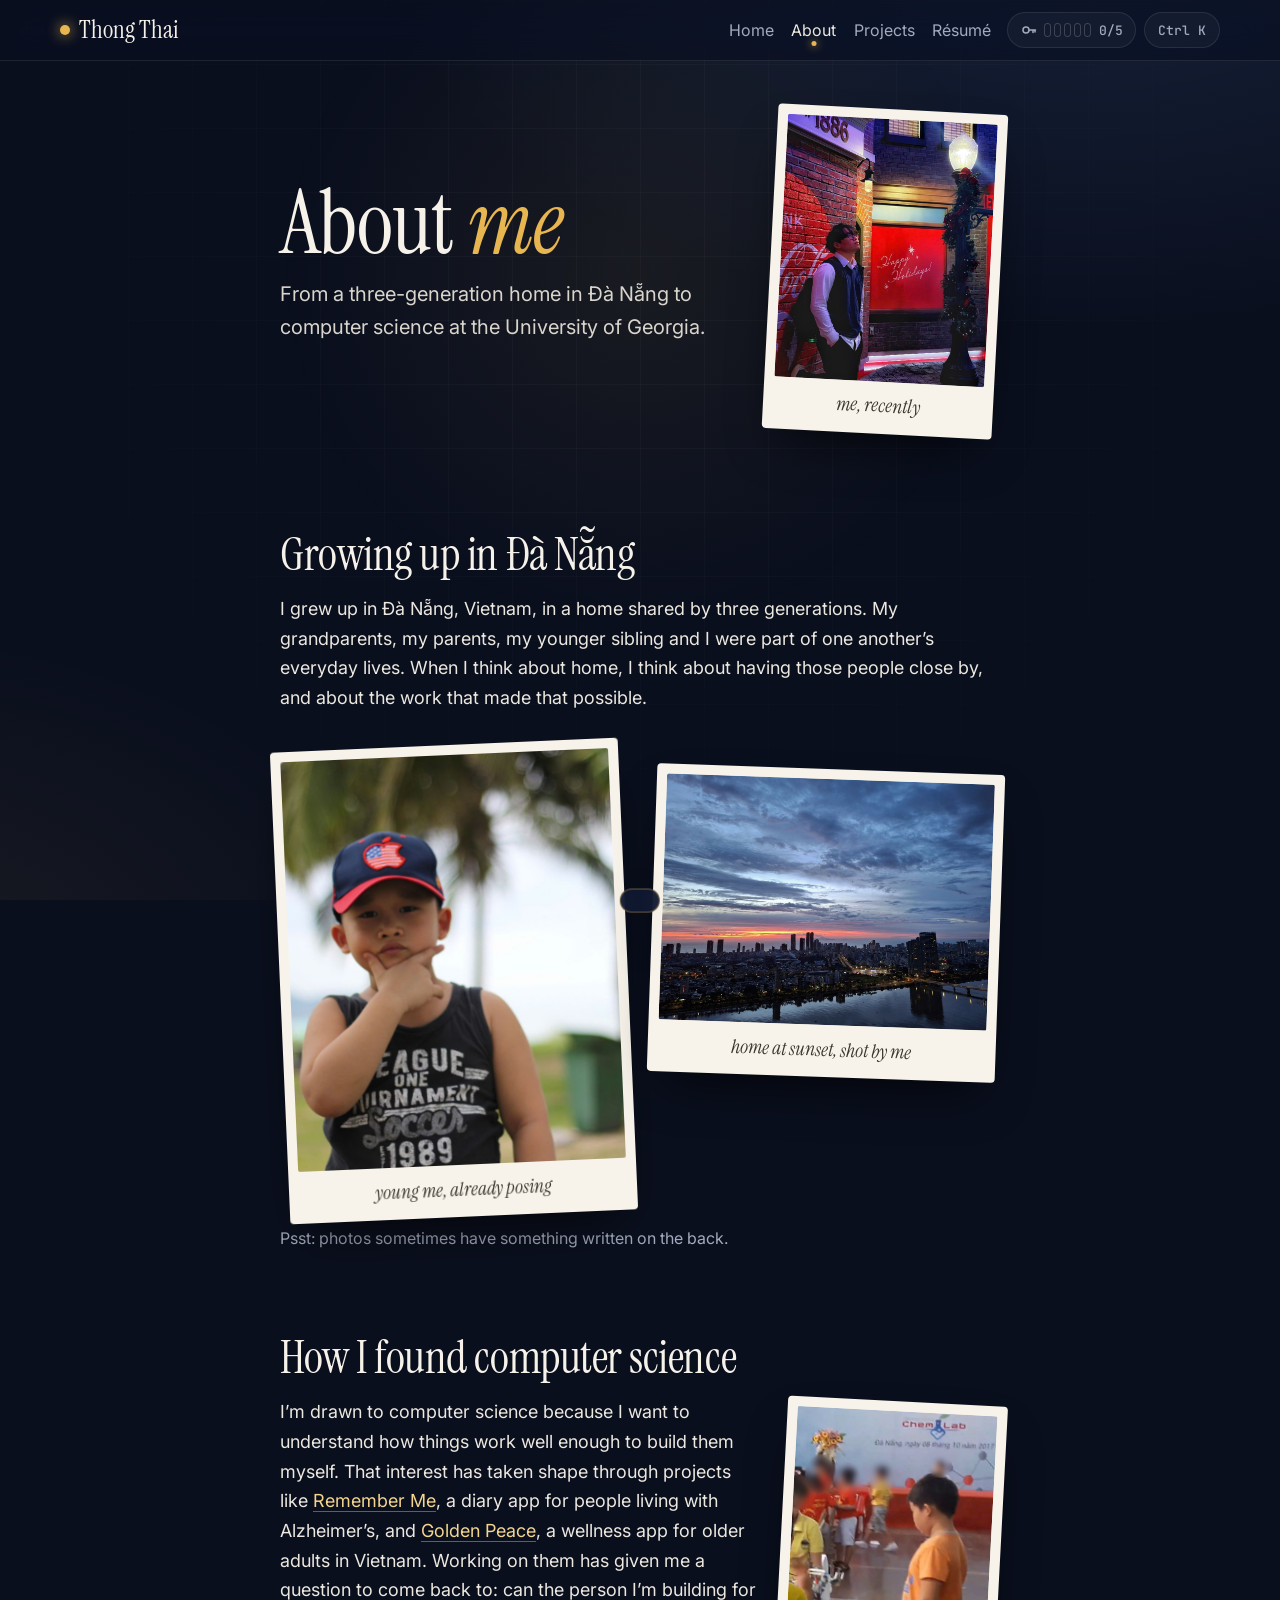
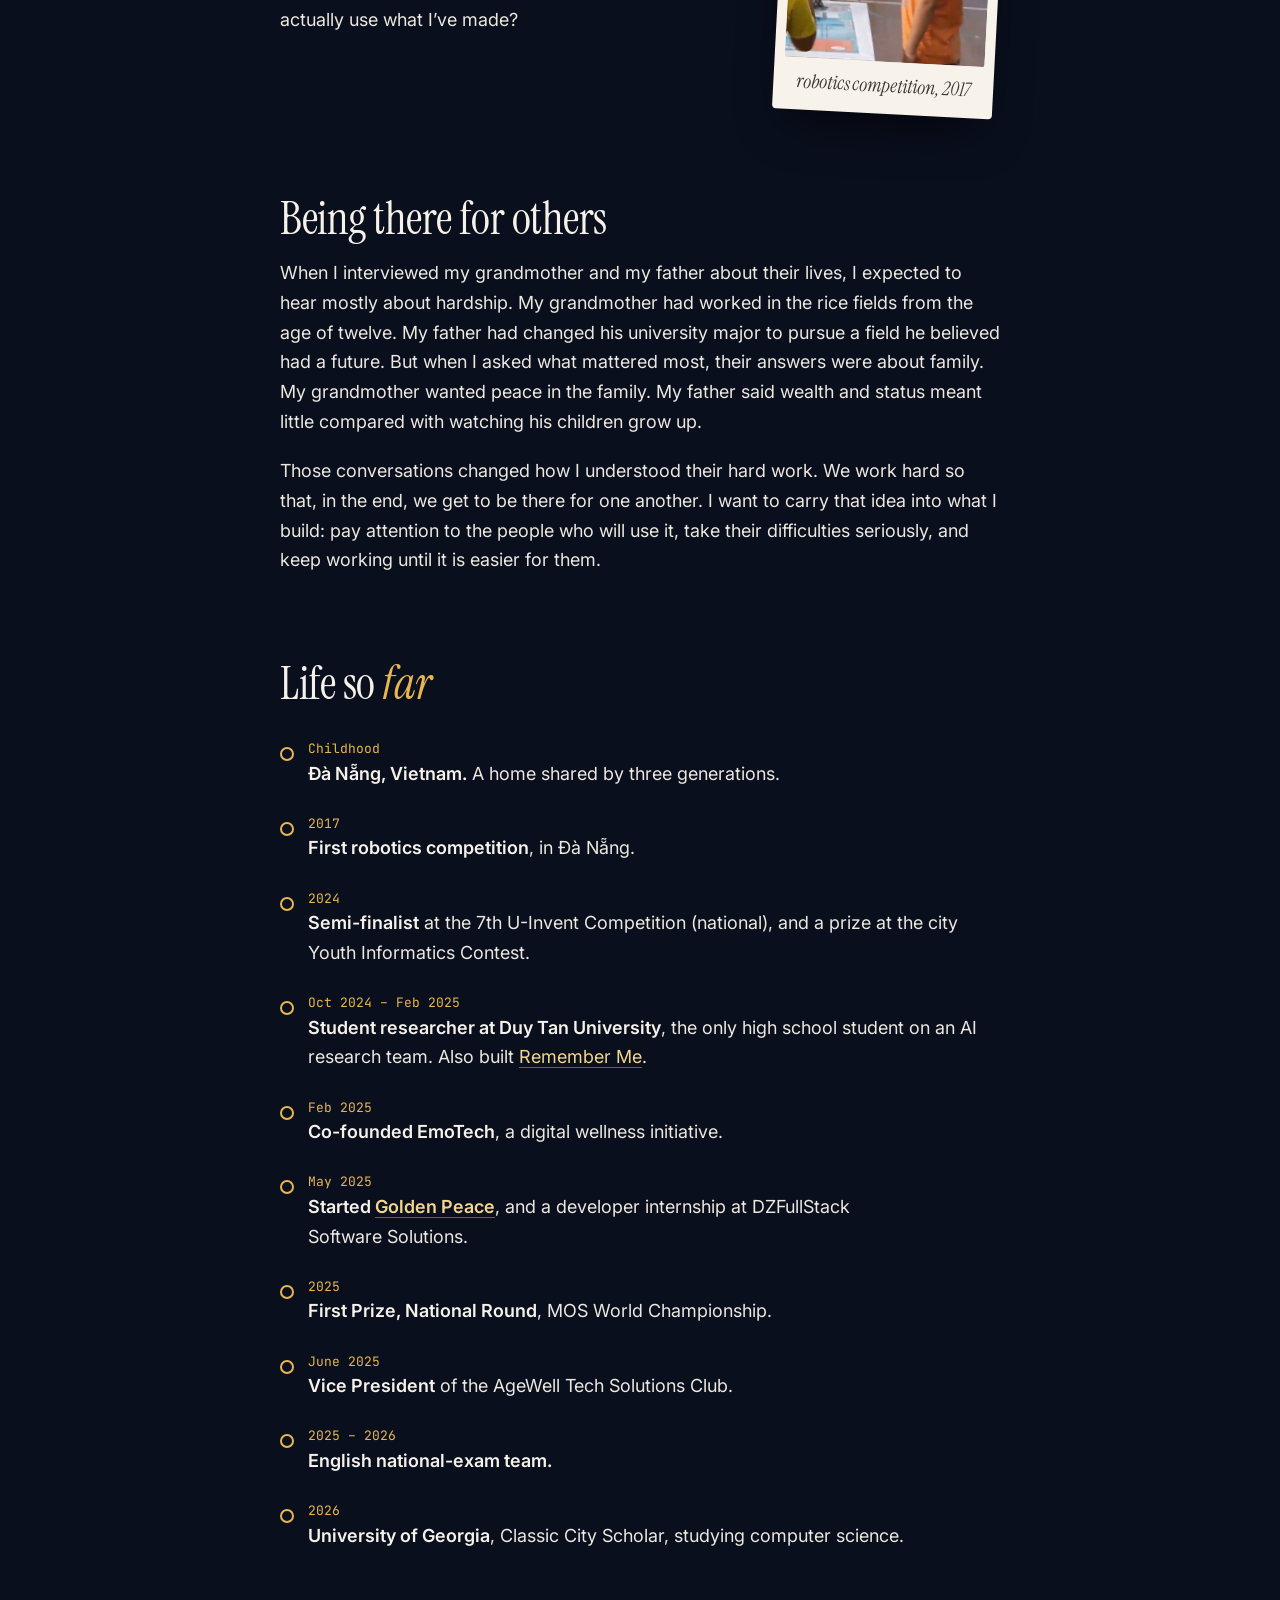
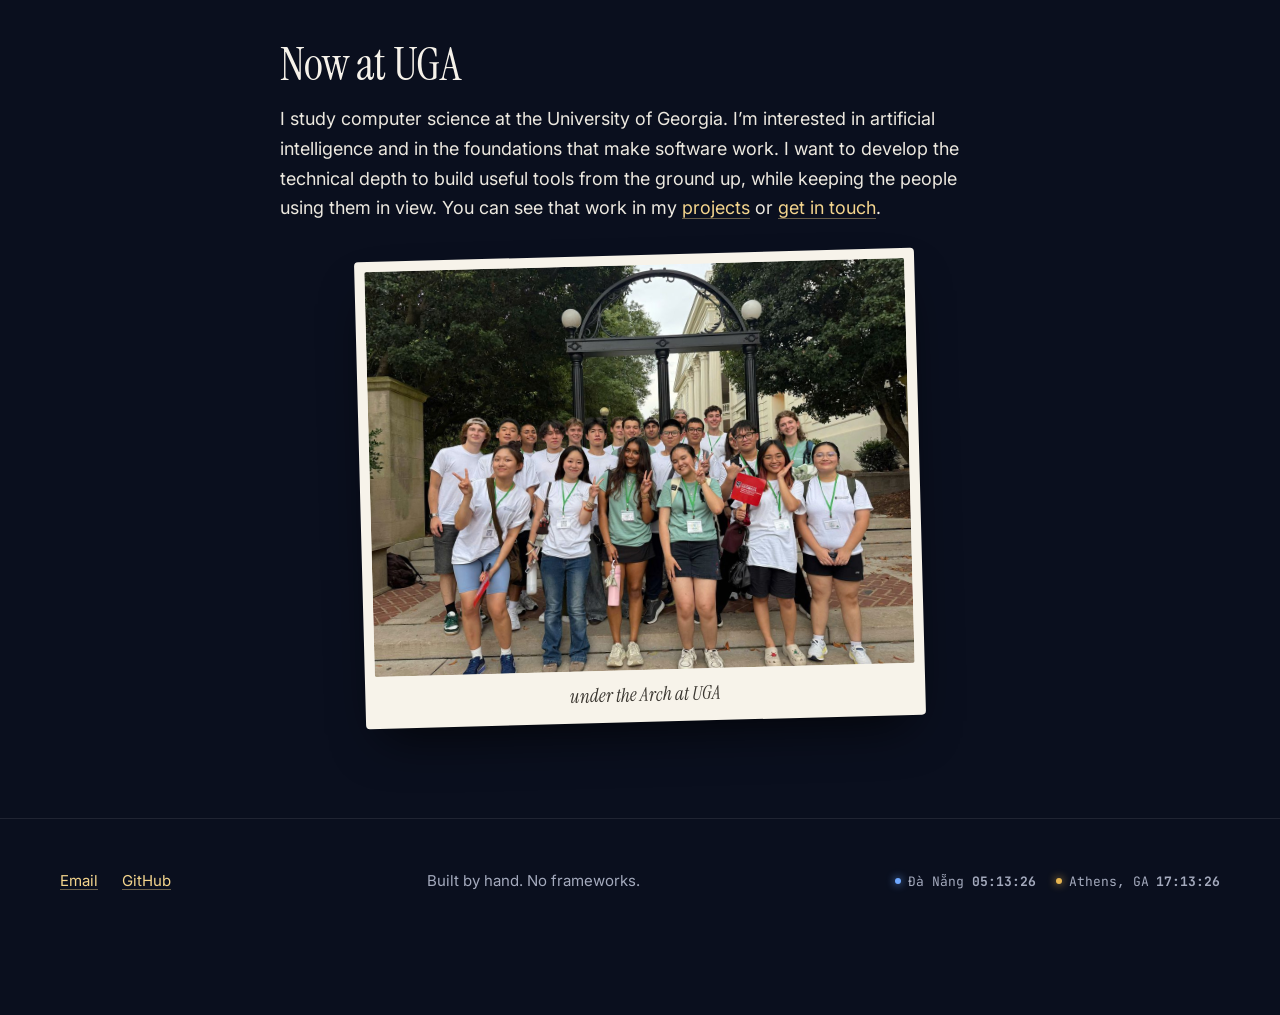
==== commit 98358895: "About: UGA Arch group photo under Now at UGA Co-Authored-By: Claude Opus 5.5 <noreply@anthropic.com>" ====
--- a/about.html
+++ b/about.html
@@ -100,6 +100,10 @@
       <section data-chibi="wave" aria-labelledby="now-uga">
         <h2 id="now-uga">Now at UGA</h2>
         <p>I study computer science at the University of Georgia. I’m interested in artificial intelligence and in the foundations that make software work. I want to develop the technical depth to build useful tools from the ground up, while keeping the people using them in view. You can see that work in my <a href="projects.html">projects</a> or <a href="mailto:thong11042008@gmail.com">get in touch</a>.</p>
+        <figure class="polaroid wide-photo">
+          <img src="assets/img/life/uga-arch.jpg" width="1200" height="900" alt="A group of students in matching T-shirts posing under the iron Arch at the University of Georgia." loading="lazy">
+          <figcaption>under the Arch at UGA</figcaption>
+        </figure>
       </section>
     </div>
   </main>
--- a/css/style.css
+++ b/css/style.css
@@ -630,3 +630,6 @@
 .chibi.act-read .arm-r { transform: rotate(35deg); }
 .chibi.act-read .page { animation: c-page 2.6s ease-in-out infinite; transform-box: fill-box; transform-origin: left center; }
 @keyframes c-page { 0%, 60% { transform: scaleX(1); } 80% { transform: scaleX(-1); } 100% { transform: scaleX(-1); opacity: 0; } }
+
+/* About: wide photo under Now at UGA */
+.wide-photo { --r: -1.5deg; margin: 2rem auto 0; max-width: 560px; }
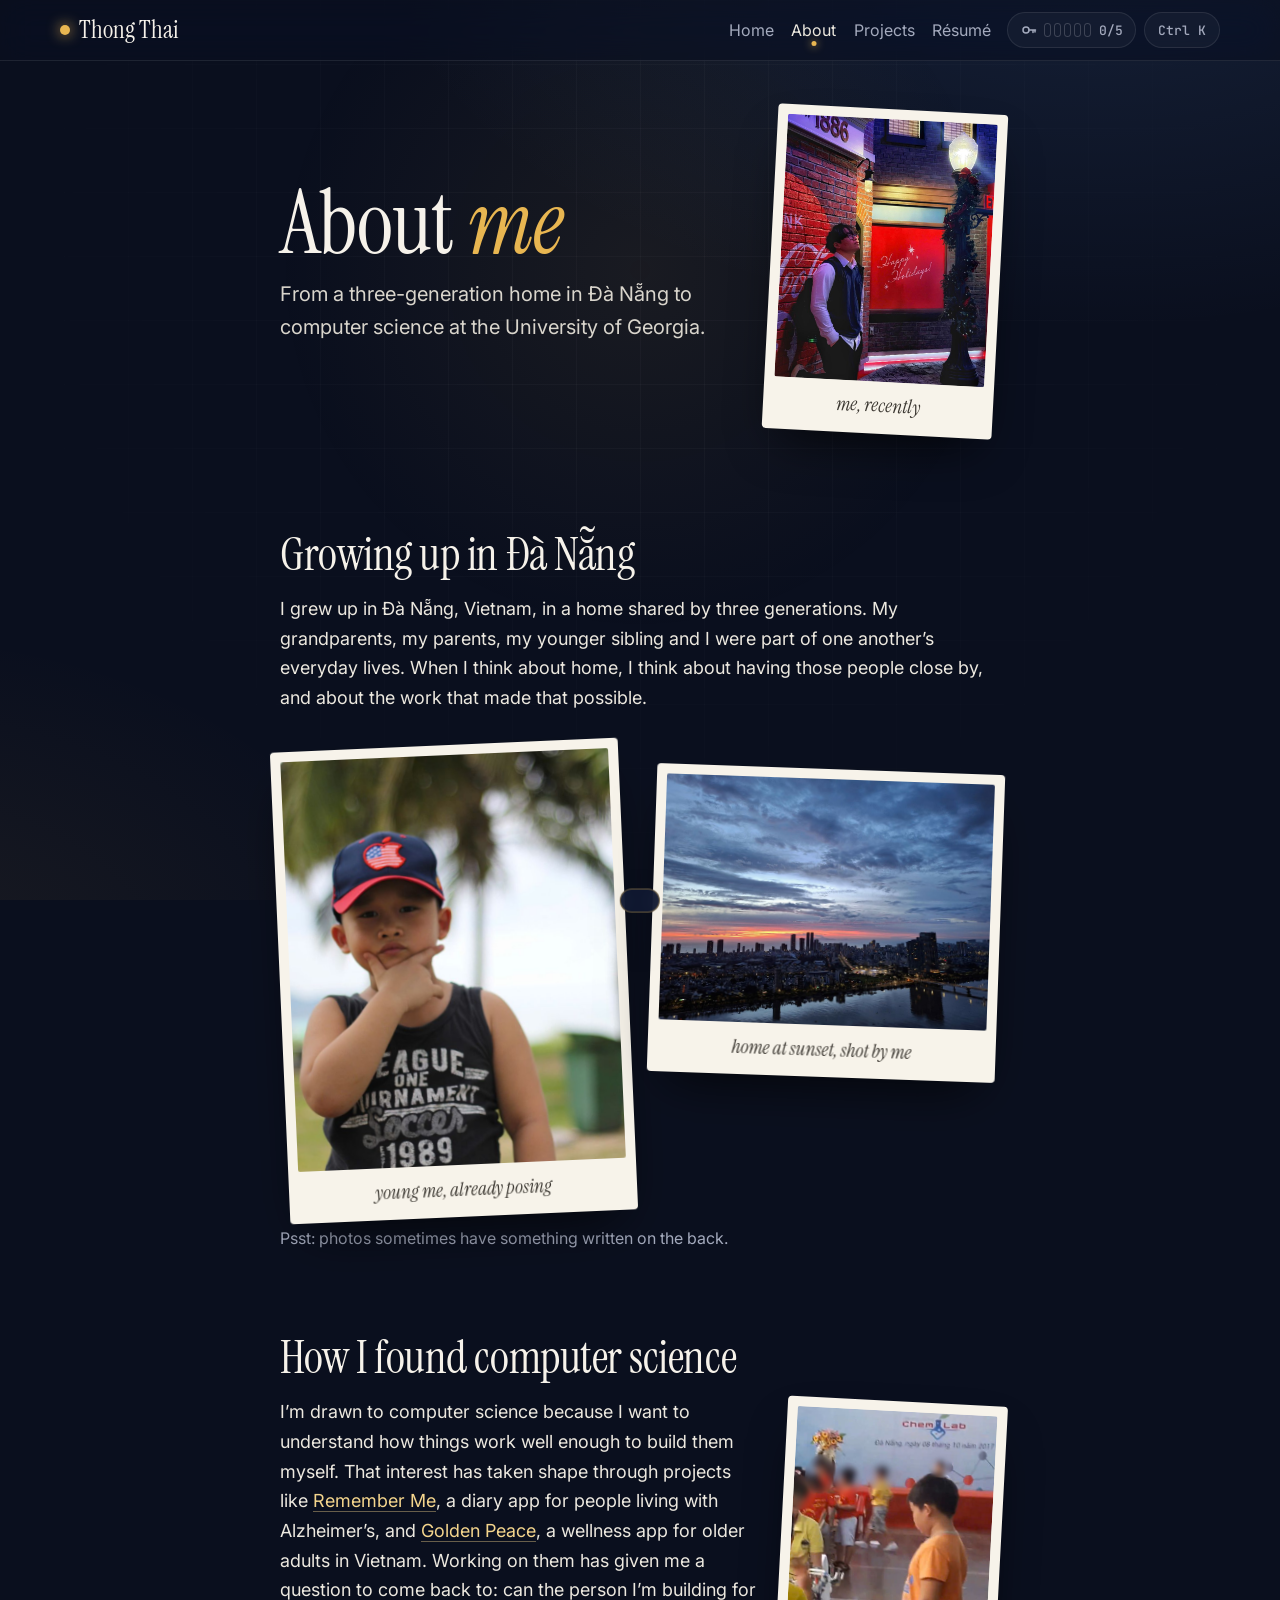
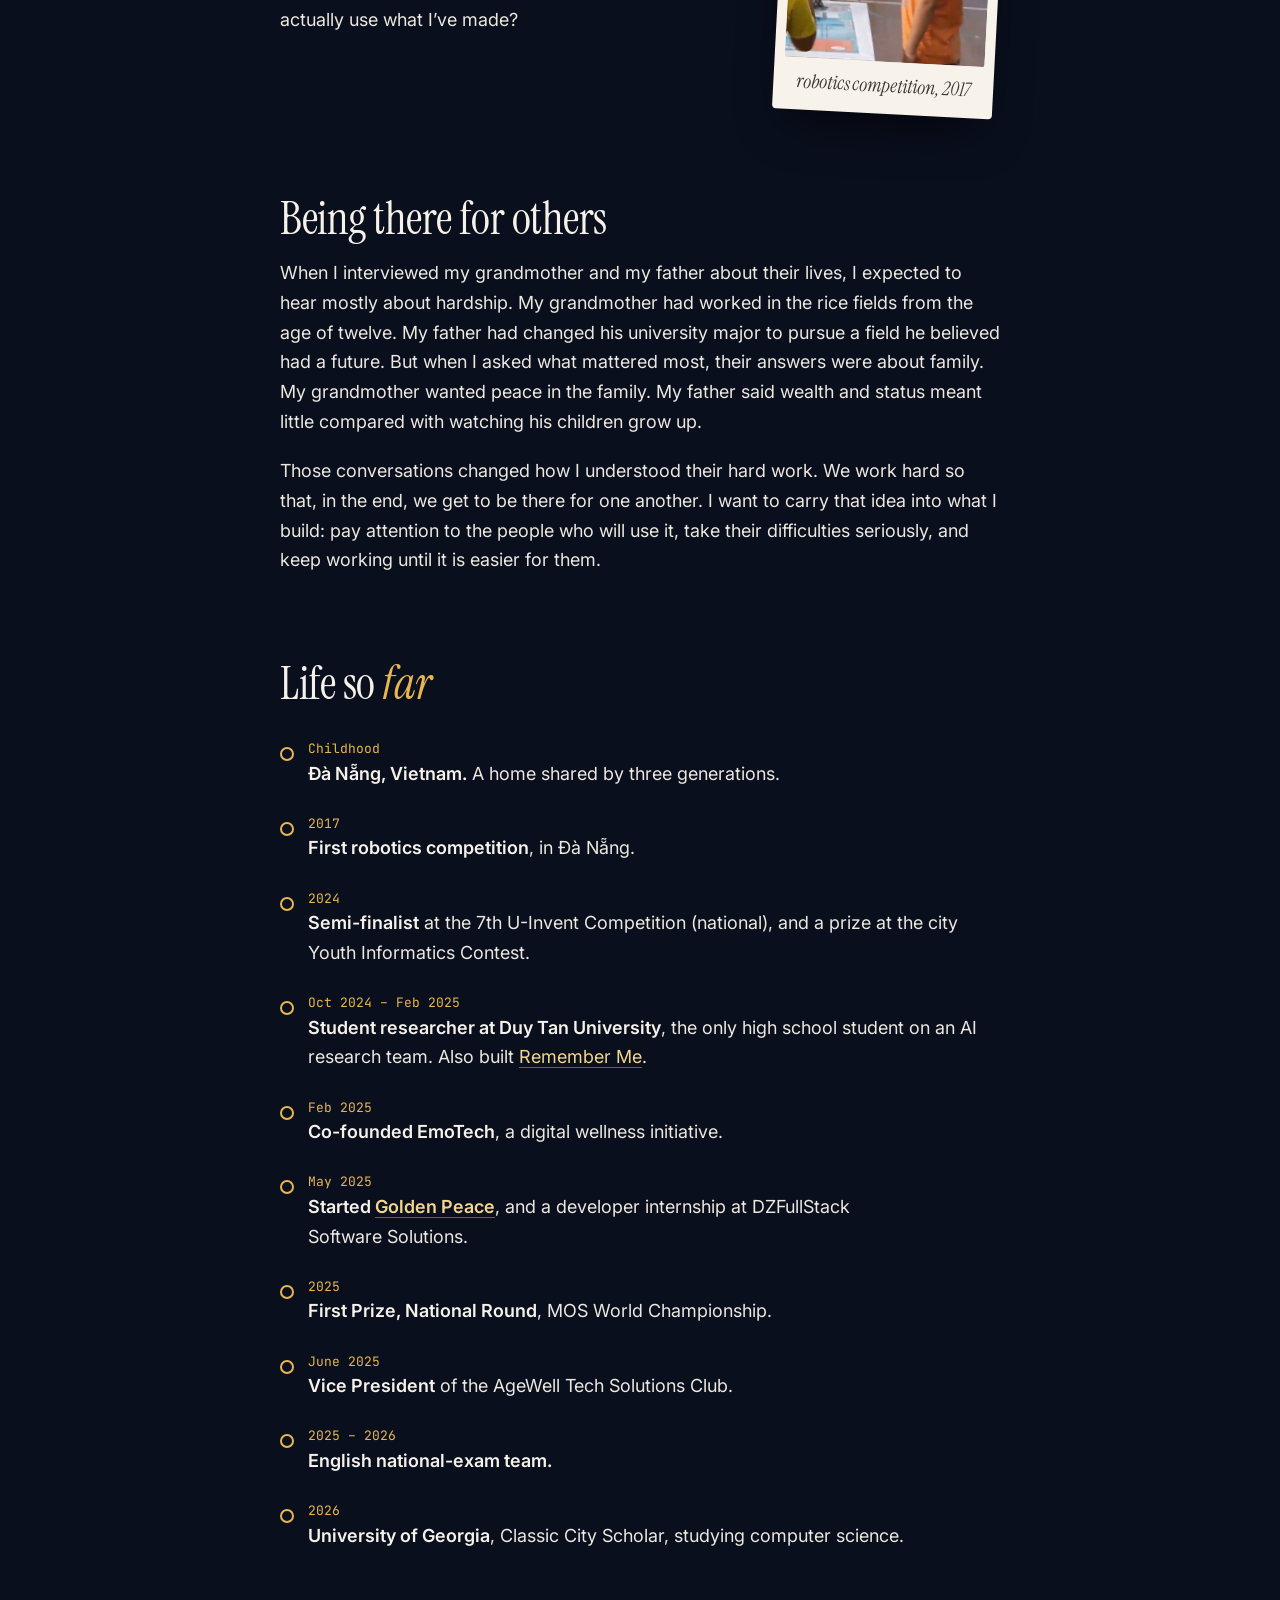
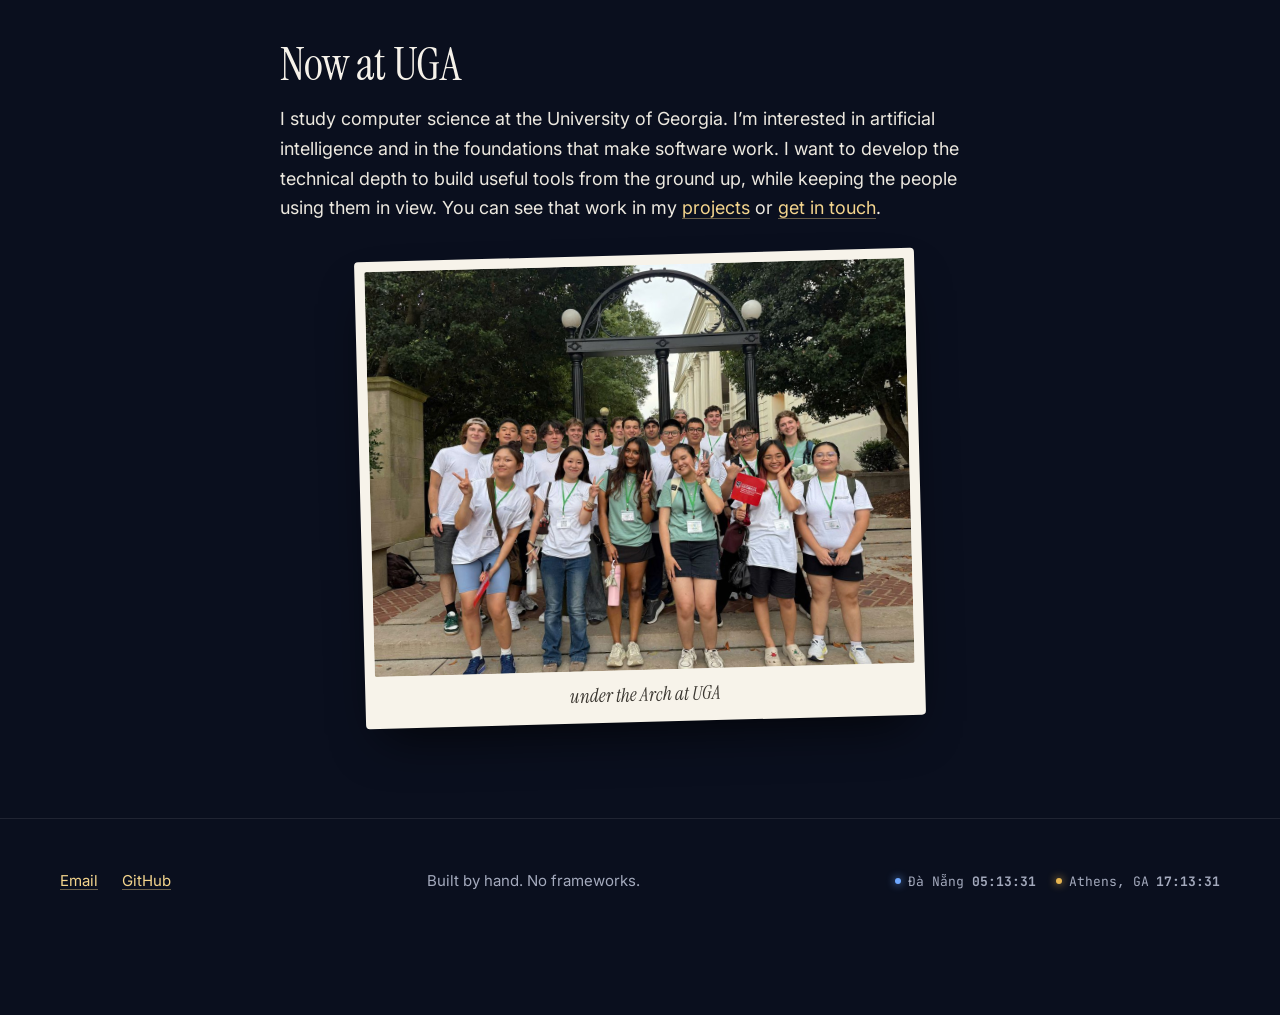
==== commit dada198a: "About: sunset photo flips to a note on the back Co-Authored-By: Claude Opus 5.5 <noreply@anthropic.c" ====
--- a/about.html
+++ b/about.html
@@ -58,10 +58,18 @@
               </div>
             </div>
           </div>
-          <figure class="polaroid">
-            <img src="assets/img/life/danang-sunset.jpg" width="1200" height="900" alt="Đà Nẵng’s skyline at sunset over the river, photographed by Thong." loading="lazy">
-            <figcaption>home at sunset, shot by me</figcaption>
-          </figure>
+          <div class="flip" role="button" tabindex="0" aria-pressed="false" aria-label="Photo of Đà Nẵng at sunset. Select to flip it over.">
+            <div class="flip-inner">
+              <figure class="flip-face polaroid">
+                <img src="assets/img/life/danang-sunset.jpg" width="1200" height="900" alt="Đà Nẵng’s skyline at sunset over the river, photographed by Thong." loading="lazy">
+                <figcaption>home at sunset, shot by me</figcaption>
+              </figure>
+              <div class="flip-face flip-back">
+                <span>Written on the back:</span>
+                <span>“The city I miss most at this hour. Shot by me.”</span>
+              </div>
+            </div>
+          </div>
         </div>
         <p class="hint">Psst: photos sometimes have something written on the back.</p>
       </section>
--- a/css/style.css
+++ b/css/style.css
@@ -633,3 +633,5 @@
 
 /* About: wide photo under Now at UGA */
 .wide-photo { --r: -1.5deg; margin: 2rem auto 0; max-width: 560px; }
+/* second photo in the About row: tilts the other way, sits a little lower */
+.photo-row .flip:nth-child(2) { --r: 2deg; margin-top: 1.5rem; }
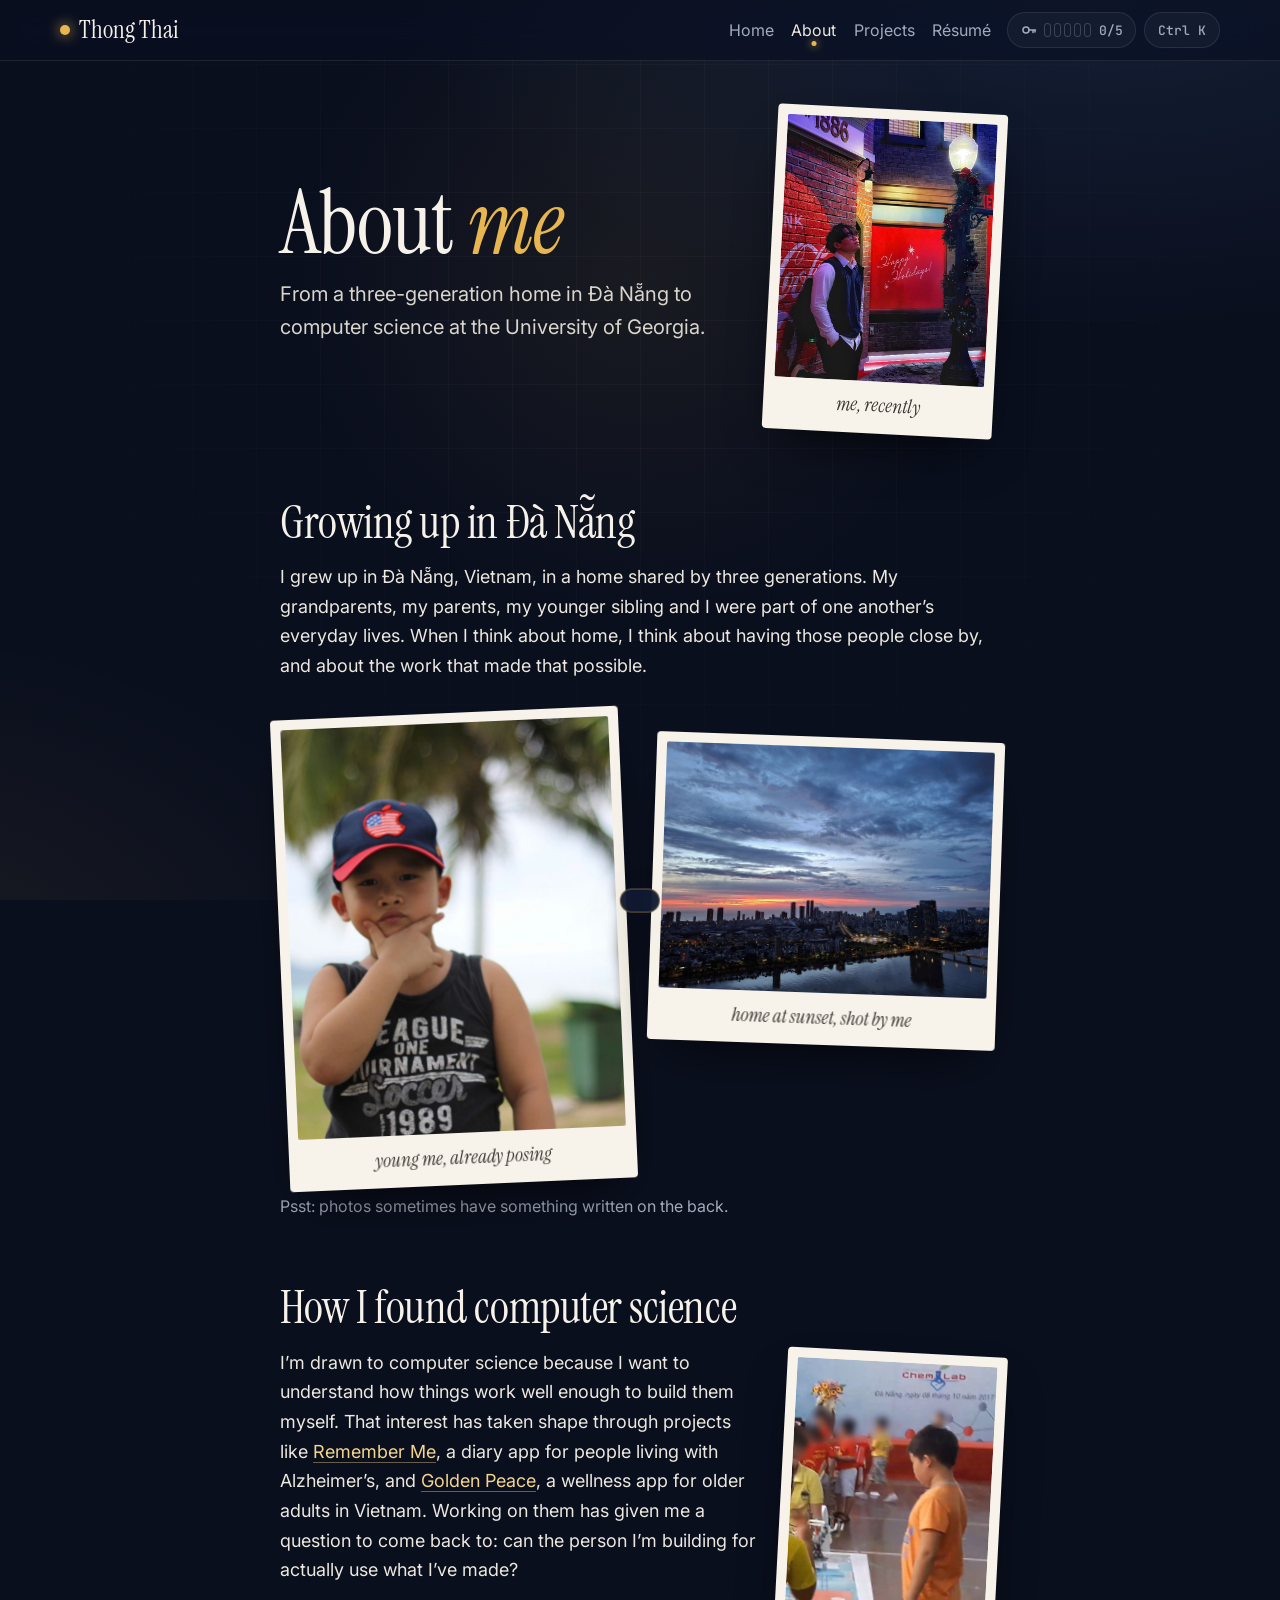
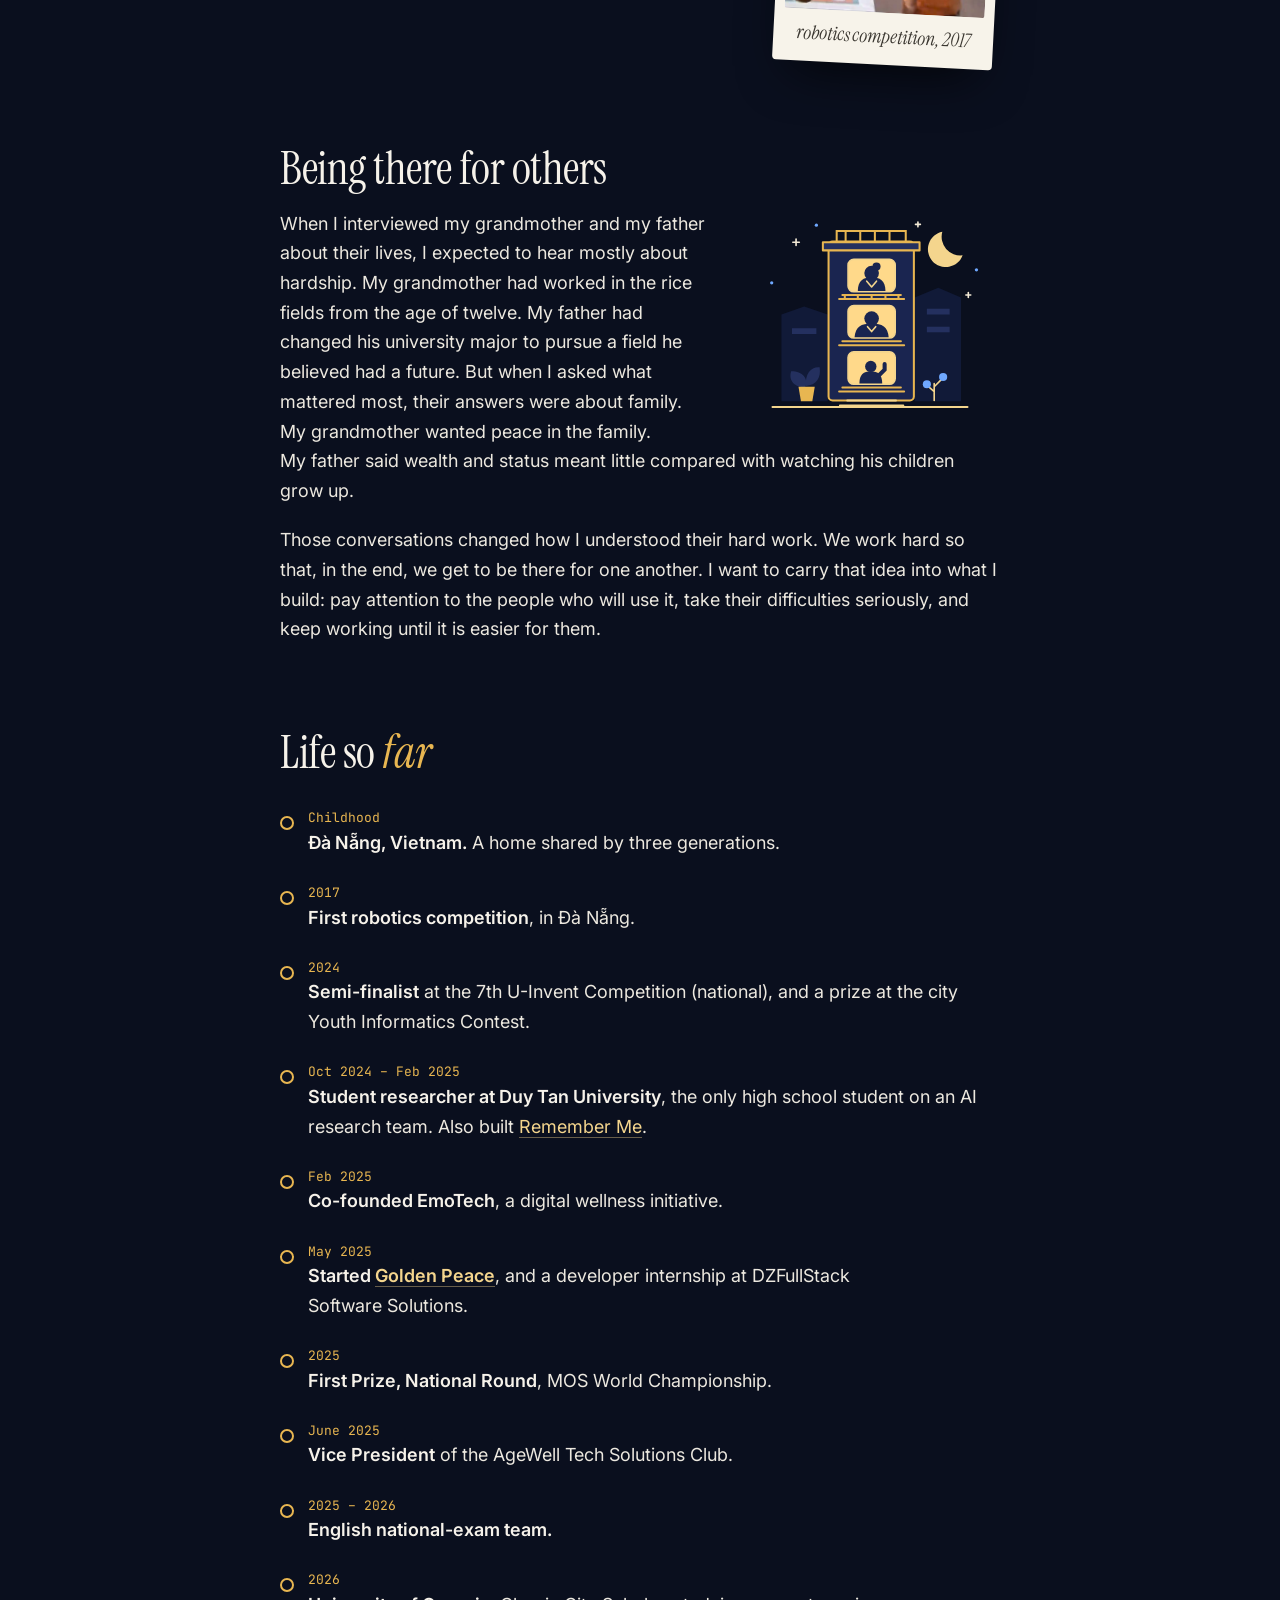
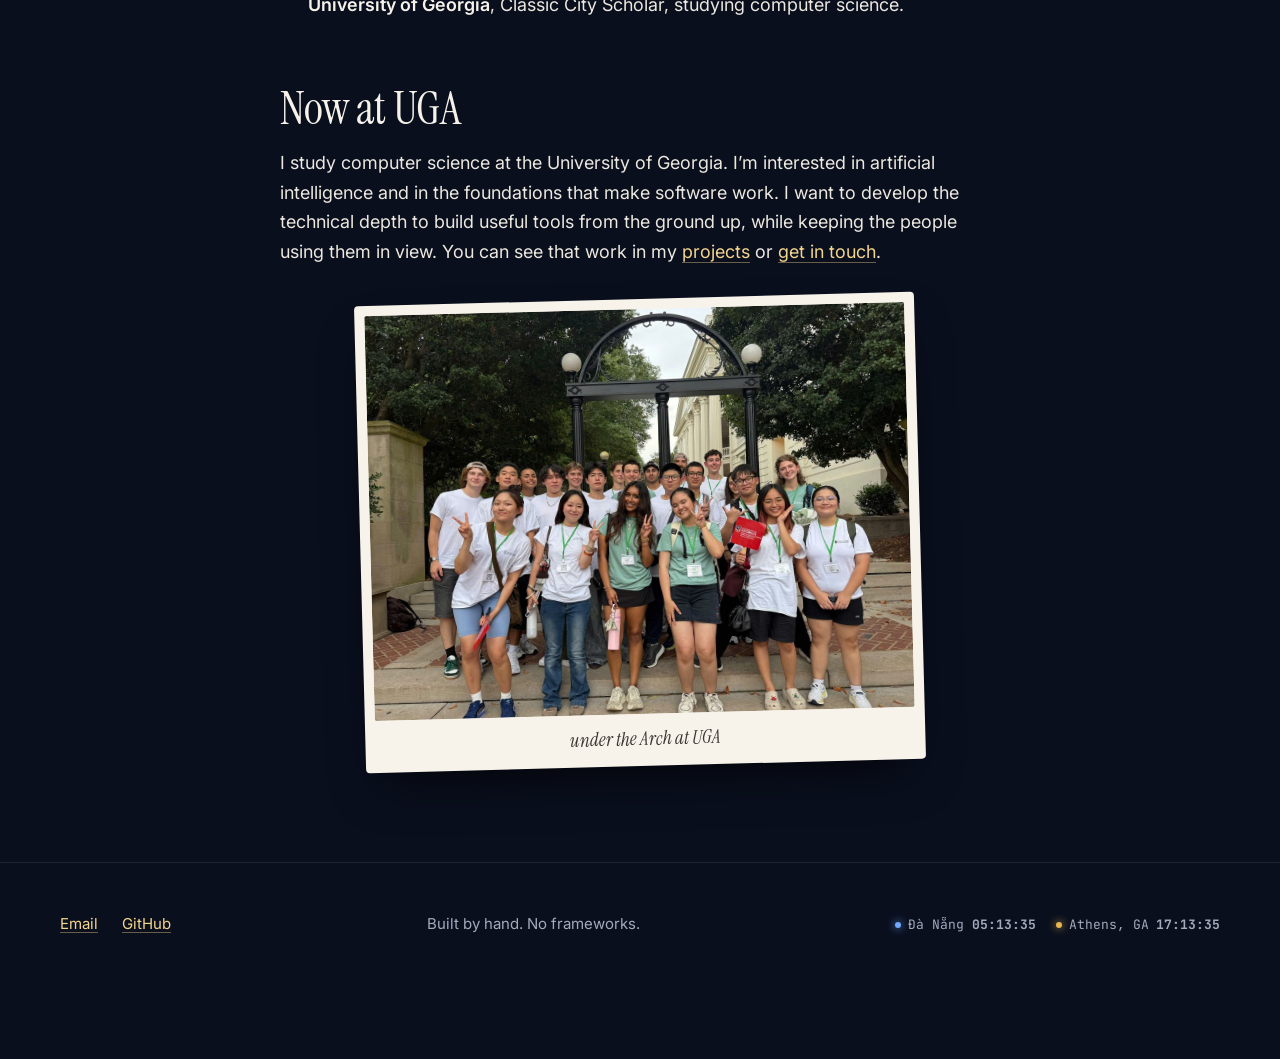
==== commit a9c11a87: "Add night-style SVG illustrations to text-heavy sections (About, Golden Peace x2, Résumé sidebar, le" ====
--- a/about.html
+++ b/about.html
@@ -85,6 +85,7 @@
 
       <section data-chibi="wave" aria-labelledby="being-there">
         <h2 id="being-there">Being there for others</h2>
+        <img src="assets/img/illo/home-generations.svg" alt="" class="illo illo-side" width="320" height="260" loading="lazy">
         <p>When I interviewed my grandmother and my father about their lives, I expected to hear mostly about hardship. My grandmother had worked in the rice fields from the age of twelve. My father had changed his university major to pursue a field he believed had a future. But when I asked what mattered most, their answers were about family. My grandmother wanted peace in the family. My father said wealth and status meant little compared with watching his children grow up.</p>
         <p>Those conversations changed how I understood their hard work. We work hard so that, in the end, we get to be there for one another. I want to carry that idea into what I build: pay attention to the people who will use it, take their difficulties seriously, and keep working until it is easier for them.</p>
       </section>
--- a/css/style.css
+++ b/css/style.css
@@ -52,6 +52,7 @@
 }
 body::after { background: radial-gradient(520px circle at var(--mx) var(--my), rgba(232, 182, 81, .07), transparent 70%); }
 body > * { position: relative; z-index: 1; }
+dialog { position: fixed; } /* keep pop-ups centred on screen: body > * above must not make them relative */
 
 h1, h2, h3 { font-family: var(--serif); font-weight: 400; line-height: 1.05; letter-spacing: -.01em; color: #F6F2EA; }
 h1 { font-size: clamp(2.8rem, 6vw, 4.6rem); margin: 0 0 .5rem; }
@@ -619,7 +620,7 @@
 .flip-back span:first-child { font: 500 12px/1 var(--mono); font-style: normal; letter-spacing: .06em; text-transform: uppercase; color: #6B5420; }
 .flip-back .key { color: #8A6D2B; background: radial-gradient(circle, rgba(232,182,81,.35), transparent 70%); margin: .5rem auto 0; }
 .side-photo { float: right; width: min(220px, 42%); margin: .25rem 0 1rem 1.5rem; --r: 3deg; }
-section::after { content: ""; display: table; clear: both; }
+section:has(> .side-photo)::after { content: ""; display: table; clear: both; } /* only where a photo floats */
 @media (max-width: 520px) { .side-photo { float: none; margin: 1rem auto; width: 70%; } }
 .timeline a { color: var(--gold-soft); }
 
@@ -635,3 +636,205 @@
 .wide-photo { --r: -1.5deg; margin: 2rem auto 0; max-width: 560px; }
 /* second photo in the About row: tilts the other way, sits a little lower */
 .photo-row .flip:nth-child(2) { --r: 2deg; margin-top: 1.5rem; }
+
+/* ---------- Projects: alternating showcase blocks ---------- */
+.page-head { padding: 2rem 0 1rem; }
+.page-head h1 { font-size: clamp(3rem, 8vw, 5.5rem); }
+.showcase { display: grid; gap: 2rem 3.5rem; align-items: center; padding: 4.5rem 0; border-top: 1px solid var(--border); }
+.showcase:first-of-type { border-top: 0; }
+@media (min-width: 900px) {
+  .showcase { grid-template-columns: 1.15fr 1fr; }
+  .showcase.flip-side .media { order: 2; }
+}
+.media { position: relative; overflow: hidden; border-radius: 22px; border: 1px solid var(--border); background: var(--bg-2);
+  box-shadow: 0 40px 100px -40px rgba(0,0,0,.9); transition: transform .4s var(--ease-out), border-color .3s; }
+.media:hover { border-color: rgba(232,182,81,.4); }
+.media img { width: 100%; height: auto; transition: transform .7s var(--ease-out); }
+.media:hover img { transform: scale(1.035); }
+.media:hover .key.dim, .media .key.dim:focus-visible { opacity: 1; }
+.info h2 { margin: 0 0 1rem; font-size: clamp(2.4rem, 4.5vw, 3.4rem); }
+.info p { color: #D9D5CC; }
+.info .facts { margin: 1.25rem 0 1rem; }
+.info .actions { margin-bottom: 0; }
+
+/* "This website" terminal tile */
+.term-tile { background: linear-gradient(160deg, #111A38, #0B1124); font: 14px/1.75 var(--mono); }
+.term-tile pre { margin: 0; padding: 1.25rem 1.4rem 1.5rem; white-space: pre-wrap; color: #C9CEDD; font: inherit; }
+.term-tile .p { color: var(--gold); }
+.term-tile b { color: var(--gold-soft); font-weight: 500; }
+.term-tile .cursor { display: inline-block; width: .6em; height: 1.1em; vertical-align: -.2em; background: var(--gold); animation: caret-blink 1s steps(1) infinite; }
+
+/* ---------- Projects: write a Remember Me letter to earn the key ---------- */
+.letter-lab { display: grid; gap: 2rem 3.5rem; align-items: center; padding: 1rem 0 4.5rem; }
+@media (min-width: 900px) { .letter-lab { grid-template-columns: 1fr 1.15fr; } }
+.ll-intro h2 { margin: 0 0 1rem; font-size: clamp(2rem, 3.6vw, 2.8rem); }
+.ll-intro p { color: #D9D5CC; }
+.ll-stage { position: relative; min-height: 420px; display: grid; place-items: center; }
+.letter { width: 100%; max-width: 560px; background: #F7F3EA; color: #2B2B2B; border-radius: 6px; padding: 1.75rem 1.75rem 1.5rem; transform: rotate(-1.2deg);
+  box-shadow: 0 40px 90px -30px rgba(0,0,0,.85), 0 0 60px -10px rgba(232,182,81,.18); }
+.letter .to { border: 0; margin: 0 0 .75rem; padding: 0; display: flex; flex-wrap: wrap; align-items: center; gap: .4rem .5rem; }
+.letter .dear { font: italic 2rem/1 var(--serif); margin-right: .25rem; }
+.letter .to label { position: relative; }
+.letter .to input[type=radio] { position: absolute; opacity: 0; inset: 0; cursor: pointer; }
+.letter .to label span { display: inline-flex; align-items: center; min-height: 40px; padding: 0 .9rem; border-radius: 999px; border: 1px solid #D8CCB0; font: 500 15px var(--sans); color: #5E5A52; transition: background .15s, color .15s, border-color .15s; }
+.letter .to input:checked + span { background: #8A6D2B; border-color: #8A6D2B; color: #fff; }
+.letter .to input:focus-visible + span { outline: 2px solid #8A6D2B; outline-offset: 2px; }
+.letter textarea { display: block; width: 100%; resize: vertical; min-height: 10.5rem; border: 0; outline: 0; background: transparent; color: #2B2B2B;
+  font: italic 1.35rem/2.1rem var(--serif); padding: 0 .1rem;
+  background-image: repeating-linear-gradient(transparent 0 2.03rem, #E2D6BC 2.03rem 2.1rem); background-attachment: local; }
+.letter textarea::placeholder { color: #6F685B; } /* 5.0:1 on the paper */
+.letter textarea:focus-visible { box-shadow: 0 0 0 2px rgba(138,109,43,.45); border-radius: 4px; }
+.letter-foot { display: flex; justify-content: space-between; align-items: baseline; gap: 1rem; margin: .75rem 0 1rem; }
+.letter .sign { font: italic 1.4rem var(--serif); color: #74591F; } /* 5.9:1 on the paper */
+.letter .count { font: 12px var(--mono); color: #6B6558; }
+.letter .count.ok { color: #3E7A4E; }
+.letter .btn[disabled] { opacity: .45; cursor: not-allowed; transform: none; box-shadow: none; }
+.letter.sealing { animation: fold-in .9s var(--ease-out) forwards; pointer-events: none; }
+@keyframes fold-in { 40% { transform: rotate(-1.2deg) scaleY(.45); } 100% { transform: translateY(80px) scale(.3); opacity: 0; } }
+.envelope { text-align: center; display: grid; justify-items: center; gap: .75rem; }
+.envelope[hidden] { display: none; }
+.env { width: min(320px, 80vw); height: auto; filter: drop-shadow(0 30px 40px rgba(0,0,0,.6)); }
+.env .flap { transform-box: fill-box; transform-origin: top center; transform: scaleY(-1); }
+.envelope.closing .flap { animation: flap-close .7s var(--ease-out) .1s forwards; }
+.env .seal { opacity: 0; transform-box: fill-box; transform-origin: center; }
+.envelope.closing .seal { animation: seal-stamp .5s var(--ease-out) .75s forwards; }
+@keyframes flap-close { to { transform: scaleY(1); } }
+@keyframes seal-stamp { 0% { opacity: 0; transform: scale(1.8); } 100% { opacity: 1; transform: scale(1); } }
+.env-msg { margin: 0; font: italic 1.3rem var(--serif); color: var(--gold-soft); min-height: 1.6em; }
+@media (prefers-reduced-motion: reduce) { .env .flap { transform: none; } .env .seal { opacity: 1; } }
+
+/* letter: "Other" name field, written on the paper */
+.letter .other-name[hidden] { display: none; }
+.letter .other-name input { font: italic 1.4rem var(--serif); color: #2B2B2B; background: transparent; border: 0; border-bottom: 2px dashed #B9A77C;
+  width: 11ch; padding: .1rem .2rem; outline: 0; }
+.letter .other-name input::placeholder { color: #6F685B; }
+.letter .other-name input:focus-visible { border-bottom-color: #74591F; }
+/* the key that falls out of the envelope: big, obvious, must be clicked */
+.key.key-big { width: 84px; height: 84px; margin: .25rem auto; background: radial-gradient(circle, rgba(232,182,81,.4), transparent 68%); }
+.key.key-big svg { width: 52px; height: 52px; }
+.key.key-big:not([hidden]) { animation: key-drop .7s var(--ease-out), glint 2.6s ease-in-out .7s infinite; }
+@keyframes key-drop { from { transform: translateY(-60px) rotate(-40deg); opacity: 0; } }
+
+/* ---------- Résumé: sticky summary + timeline ---------- */
+.resume-layout { display: grid; gap: 2rem 4rem; }
+@media (min-width: 960px) {
+  .resume-layout { grid-template-columns: 300px 1fr; align-items: start; }
+  .resume-side { position: sticky; top: 96px; }
+}
+.resume-side h1 { font-size: clamp(3rem, 6vw, 4.6rem); margin: 0 0 .5rem; }
+.resume-side .tagline { font-size: 1.1rem; }
+.resume-side .actions { margin: 1.25rem 0 1rem; }
+.contact { list-style: none; padding: 0; margin: 0 0 1.5rem; font: 14px var(--mono); }
+.contact a { display: inline-flex; align-items: center; min-height: 36px; color: var(--muted); text-decoration: none; }
+.contact a:hover { color: var(--gold-soft); }
+.resume-nav ul { list-style: none; padding: 0; margin: 0; border-left: 1px solid var(--border-strong); }
+.resume-nav a { display: flex; align-items: center; min-height: 40px; padding-left: 1rem; margin-left: -1px; border-left: 2px solid transparent;
+  color: var(--muted); text-decoration: none; font-size: 15px; transition: color .2s, border-color .2s, padding .3s var(--ease-out); }
+.resume-nav a:hover { color: var(--text); }
+.resume-nav a[aria-current] { color: var(--gold); border-left-color: var(--gold); padding-left: 1.35rem; }
+@media (max-width: 959px) { .resume-nav { display: none; } }
+.resume-main > section { padding-bottom: 1rem; }
+.resume-main h2 { margin-top: 3.5rem; }
+.resume-main > section:first-child h2 { margin-top: 0; }
+.skill-groups { display: grid; gap: 1.25rem; }
+.skill-groups h3 { font: 500 12px/1.4 var(--mono); text-transform: uppercase; letter-spacing: .06em; color: var(--muted); margin: 0 0 .5rem; }
+.awards { list-style: none; padding: 0; margin: 0; display: grid; gap: 1rem; grid-template-columns: repeat(auto-fit, minmax(230px, 1fr)); }
+.awards li { position: relative; overflow: hidden; background: var(--surface); border: 1px solid var(--border); border-radius: 18px; padding: 1.25rem 1.25rem 1.35rem;
+  color: #D9D5CC; transition: border-color .3s, transform .4s var(--ease-out); }
+.awards li:hover { border-color: rgba(232,182,81,.4); transform: translateY(-3px); }
+.awards .year { display: block; font: 2.6rem/1 var(--serif); color: var(--gold); margin-bottom: .6rem; }
+.the-end { margin: 3rem 0 0; font: italic 1.6rem var(--serif); color: var(--muted); display: flex; align-items: center; gap: .75rem; }
+@media print {
+  .resume-layout { display: block; }
+  .resume-side .actions, .resume-nav, .the-end { display: none !important; }
+  .awards li { border: 0; padding: 0 0 .5rem; color: #111; }
+  .awards .year { display: inline; font-size: 1rem; color: #111; margin-right: .5rem; }
+}
+
+/* résumé menu: a vertical list, not the header nav row */
+.resume-nav ul { display: block; }
+.resume-nav a[aria-current]::after { display: none; }
+@media (min-width: 640px) { .awards { grid-template-columns: repeat(2, 1fr); } }
+
+/* print: dark text everywhere on white paper */
+@media print {
+  p, li, dd, dt, .tagline, .lead, .contact a, .resume-item ul, .resume-item .meta, .skill-groups h3, .awards li, .card p, .info p, figcaption { color: #111 !important; }
+  .tags li { color: #111 !important; background: none !important; border-color: #999 !important; }
+  h1 em, h2 em { color: #111 !important; }
+}
+
+/* ---------- Golden Peace hero ---------- */
+.gp-hero { display: grid; gap: 2.5rem 4rem; align-items: center; padding: 2.5rem 0 5rem; }
+@media (min-width: 900px) { .gp-hero { grid-template-columns: 1.25fr 1fr; } .gp-hero .phone3d { order: 2; } }
+.gp-hero h1 { font-size: clamp(3.6rem, 9vw, 7rem); line-height: .95; margin: 0 0 1.25rem; }
+.gp-intro { max-width: 40rem; }
+.gp-hero .phone3d { position: relative; }
+.gp-hero .phone3d::before { content: ""; position: absolute; width: 70%; aspect-ratio: 1; border-radius: 50%; background: radial-gradient(circle, rgba(232,182,81,.35), transparent 65%); filter: blur(20px); z-index: -1; }
+.gp-hero .phone3d img { max-width: min(300px, 70vw); border-radius: 36px; box-shadow: 0 50px 100px -30px rgba(0,0,0,.85), 0 0 0 1px var(--border); }
+@media (max-width: 899px) { .gp-hero .phone3d img { max-width: min(220px, 60vw); } }
+.demo .key-big { margin-top: .5rem; }
+
+/* lightbox fits the screen */
+.lightbox { max-height: 94vh; overflow: auto; }
+.lightbox img { max-height: 64vh; }
+
+/* ---------- Reward: big cookie from chibi me ---------- */
+.term-out .danger { color: #FF6B6F; }
+.term-out b { color: var(--gold); font-weight: 500; }
+.cookie-scene { width: 480px; text-align: center; padding: 1.5rem 1.75rem 1.75rem; overflow: hidden; }
+.cookie-scene h2 { margin: .5rem 0 .5rem; font-size: 2.6rem; }
+.cookie-msg { color: #D9D5CC; min-height: 3.2em; }
+.cookie-stage { position: relative; height: 300px; display: grid; place-items: end center; }
+.big-chibi { width: 150px; height: 196px; animation: rise .8s var(--ease-out) both; }
+.big-chibi svg { width: 100%; height: 100%; overflow: visible; }
+.big-chibi .arm-l, .big-chibi .arm-r { transform-box: fill-box; transform-origin: 50% 0; }
+.big-chibi .arm-l { transform: rotate(-155deg); } .big-chibi .arm-r { transform: rotate(155deg); }
+.big-chibi .p-book, .big-chibi .p-camera, .big-chibi .p-laptop, .big-chibi .p-racket { display: none; }
+.cookie { position: absolute; left: 50%; top: 4px; width: 190px; height: 190px; margin-left: -95px; z-index: 2; border: 0; padding: 0; background: none; cursor: pointer;
+  filter: drop-shadow(0 20px 30px rgba(0,0,0,.55)) drop-shadow(0 0 30px rgba(232,182,81,.35)); animation: cookie-in .9s var(--ease-out) .5s both, cookie-float 3s ease-in-out 1.4s infinite; }
+.cookie svg { width: 100%; height: 100%; }
+.cookie:disabled { cursor: default; }
+.cookie.chomp svg { animation: chomp .3s var(--ease-out); }
+.crumb { position: absolute; width: 7px; height: 7px; border-radius: 2px; background: #B47035; animation: crumb .9s ease-in forwards; pointer-events: none; }
+@keyframes rise { from { transform: translateY(120px); opacity: 0; } }
+@keyframes cookie-in { 0% { transform: scale(0) rotate(-90deg); } 70% { transform: scale(1.12) rotate(8deg); } 100% { transform: scale(1) rotate(0); } }
+@keyframes cookie-float { 50% { translate: 0 -6px; } }
+@keyframes chomp { 40% { transform: scale(.92) rotate(-4deg); } }
+@keyframes crumb { to { transform: translate(var(--dx), var(--dy)) rotate(200deg); opacity: 0; } }
+
+/* cookie held out beside chibi me, not over his face */
+.cookie-stage { height: 250px; }
+.big-chibi { translate: -78px 0; }
+.big-chibi .arm-l { transform: rotate(18deg); }
+.big-chibi .arm-r { transform: rotate(-92deg); }
+.cookie { top: auto; bottom: 46px; width: 160px; height: 160px; margin-left: -6px; }
+.cookie:focus-visible { border-radius: 50%; outline-offset: 2px; }
+
+/* ---------- Terminal: clickable commands, quick chips ---------- */
+.term-x { margin-left: auto; min-height: 28px; padding: 0 .6rem; border: 1px solid var(--border); border-radius: 6px; background: none; color: var(--muted); font: 12px var(--mono); cursor: pointer; }
+.term-x:hover { color: var(--text); border-color: var(--border-strong); }
+.term-out .cmd { display: inline; padding: 0 .15em; margin: 0; border: 0; border-radius: 4px; background: none; color: var(--gold); font: inherit; cursor: pointer;
+  text-decoration: underline dotted rgba(232,182,81,.55); text-underline-offset: 3px; }
+.term-out .cmd:hover, .term-out .cmd:focus-visible { background: rgba(232,182,81,.14); text-decoration-style: solid; }
+.term-out .bar { color: var(--gold); letter-spacing: .1em; }
+.term-chips { display: flex; gap: .4rem; padding: .6rem 1.1rem 0; overflow-x: auto; border-top: 1px solid var(--border); scrollbar-width: none; }
+.term-chips .cmd { flex: none; min-height: 32px; padding: 0 .75rem; border: 1px solid var(--border-strong); border-radius: 999px; background: rgba(255,255,255,.03);
+  color: var(--gold-soft); font: 13px var(--mono); cursor: pointer; transition: background .2s, border-color .2s; }
+.term-chips .cmd:hover, .term-chips .cmd:focus-visible { background: rgba(232,182,81,.12); border-color: rgba(232,182,81,.5); }
+.term-chips + .term-in { border-top: 0; }
+.term-in input::placeholder { color: #7A8096; }
+.term-in kbd { align-self: center; padding: 1px 6px; border: 1px solid var(--border); border-radius: 4px; color: var(--muted); font: 11px var(--mono); }
+@media (pointer: coarse) { .term-in kbd { display: none; } .term-out { height: min(360px, 50vh); } }
+
+/* ---------- Illustrations ---------- */
+.illo { display: block; height: auto; max-width: 100%; animation: illo-float 6s ease-in-out infinite; }
+@keyframes illo-float { 0%, 100% { transform: translateY(0); } 50% { transform: translateY(-6px); } }
+.illo-side { width: min(260px, 70%); margin: 0 auto 1.5rem; }
+section:has(.illo-side)::after { content: ""; display: table; clear: both; }
+@media (min-width: 760px) { .illo-side { float: right; margin: 0 0 1rem 2rem; } }
+.illo-wide { width: min(520px, 100%); margin: 1.5rem auto 2rem; }
+.illo-aside { width: 100%; max-width: 240px; margin-top: 2rem; opacity: .9; }
+@media (max-width: 959px) { .illo-aside { display: none; } }
+.illo-col { width: min(280px, 80%); margin-top: 2rem; }
+@media (prefers-reduced-motion: reduce) { .illo { animation: none; transform: none; } }
+@media print { .illo { display: none !important; } }
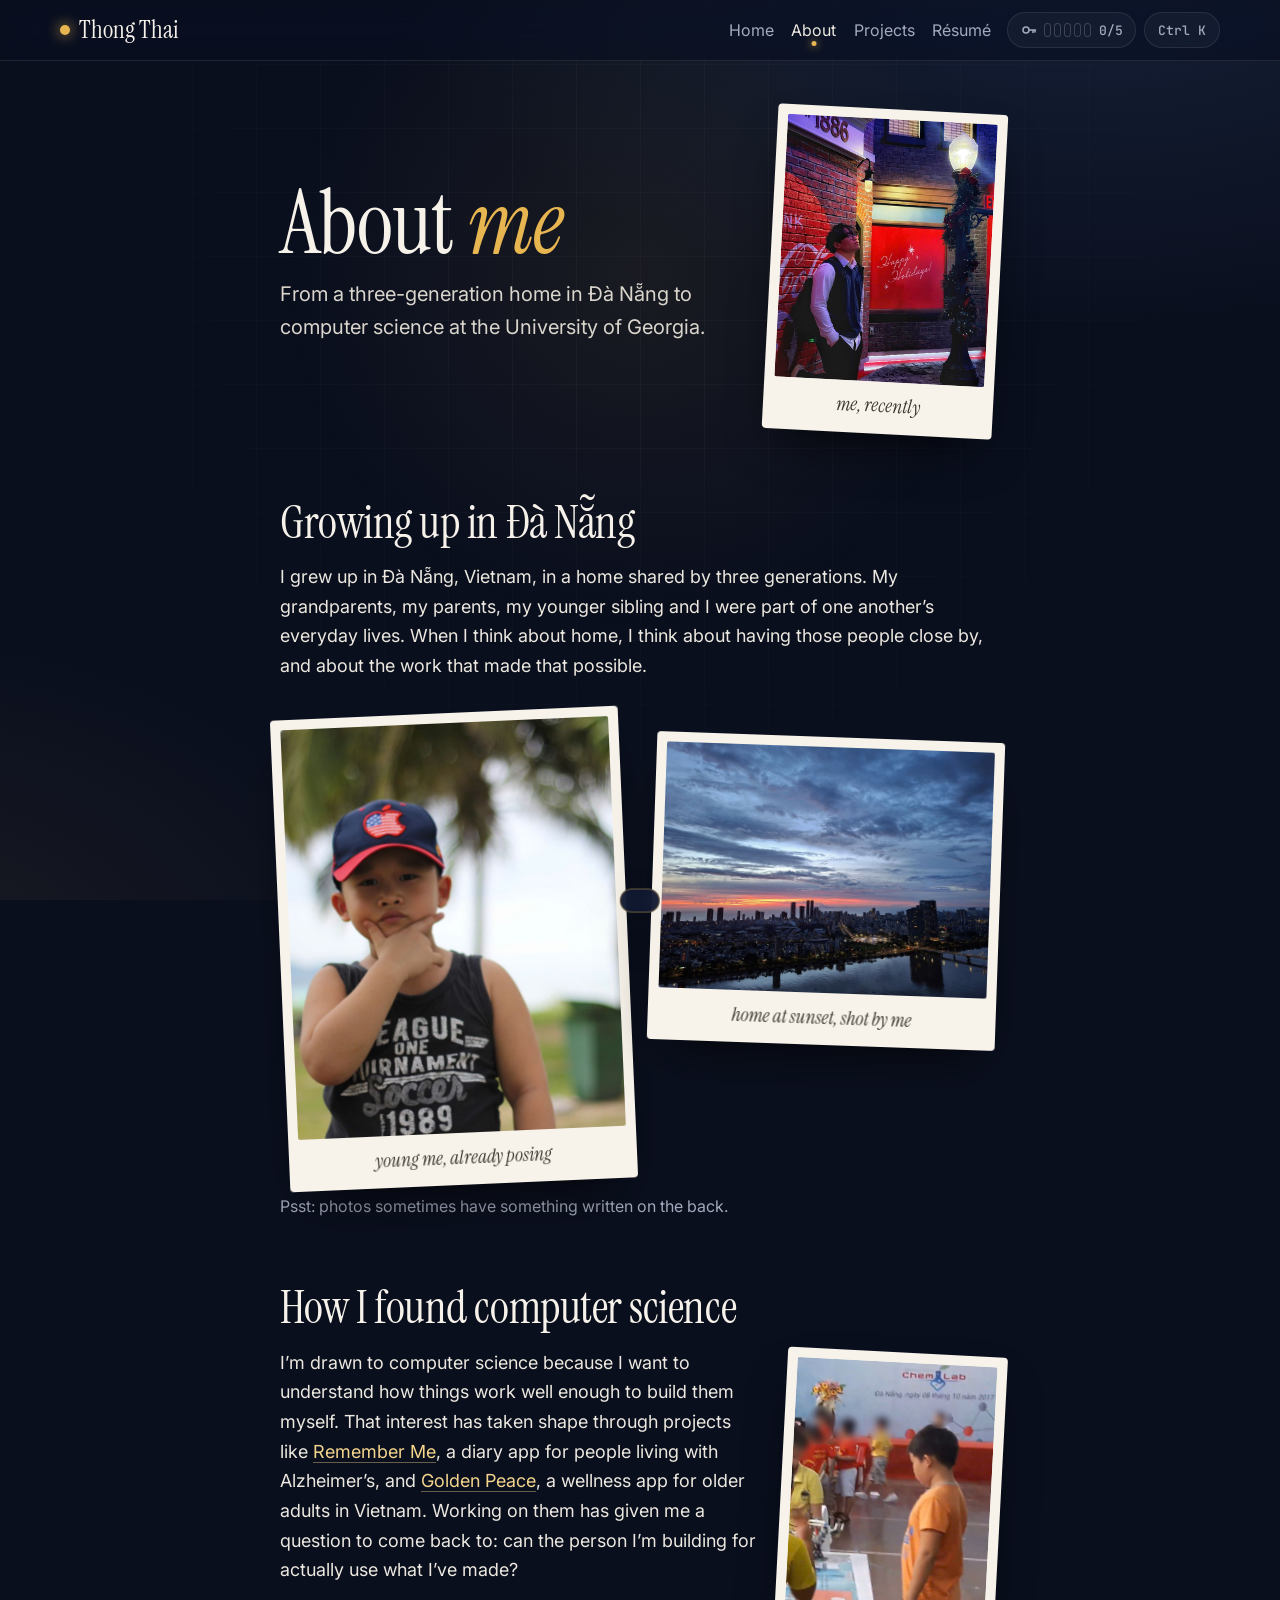
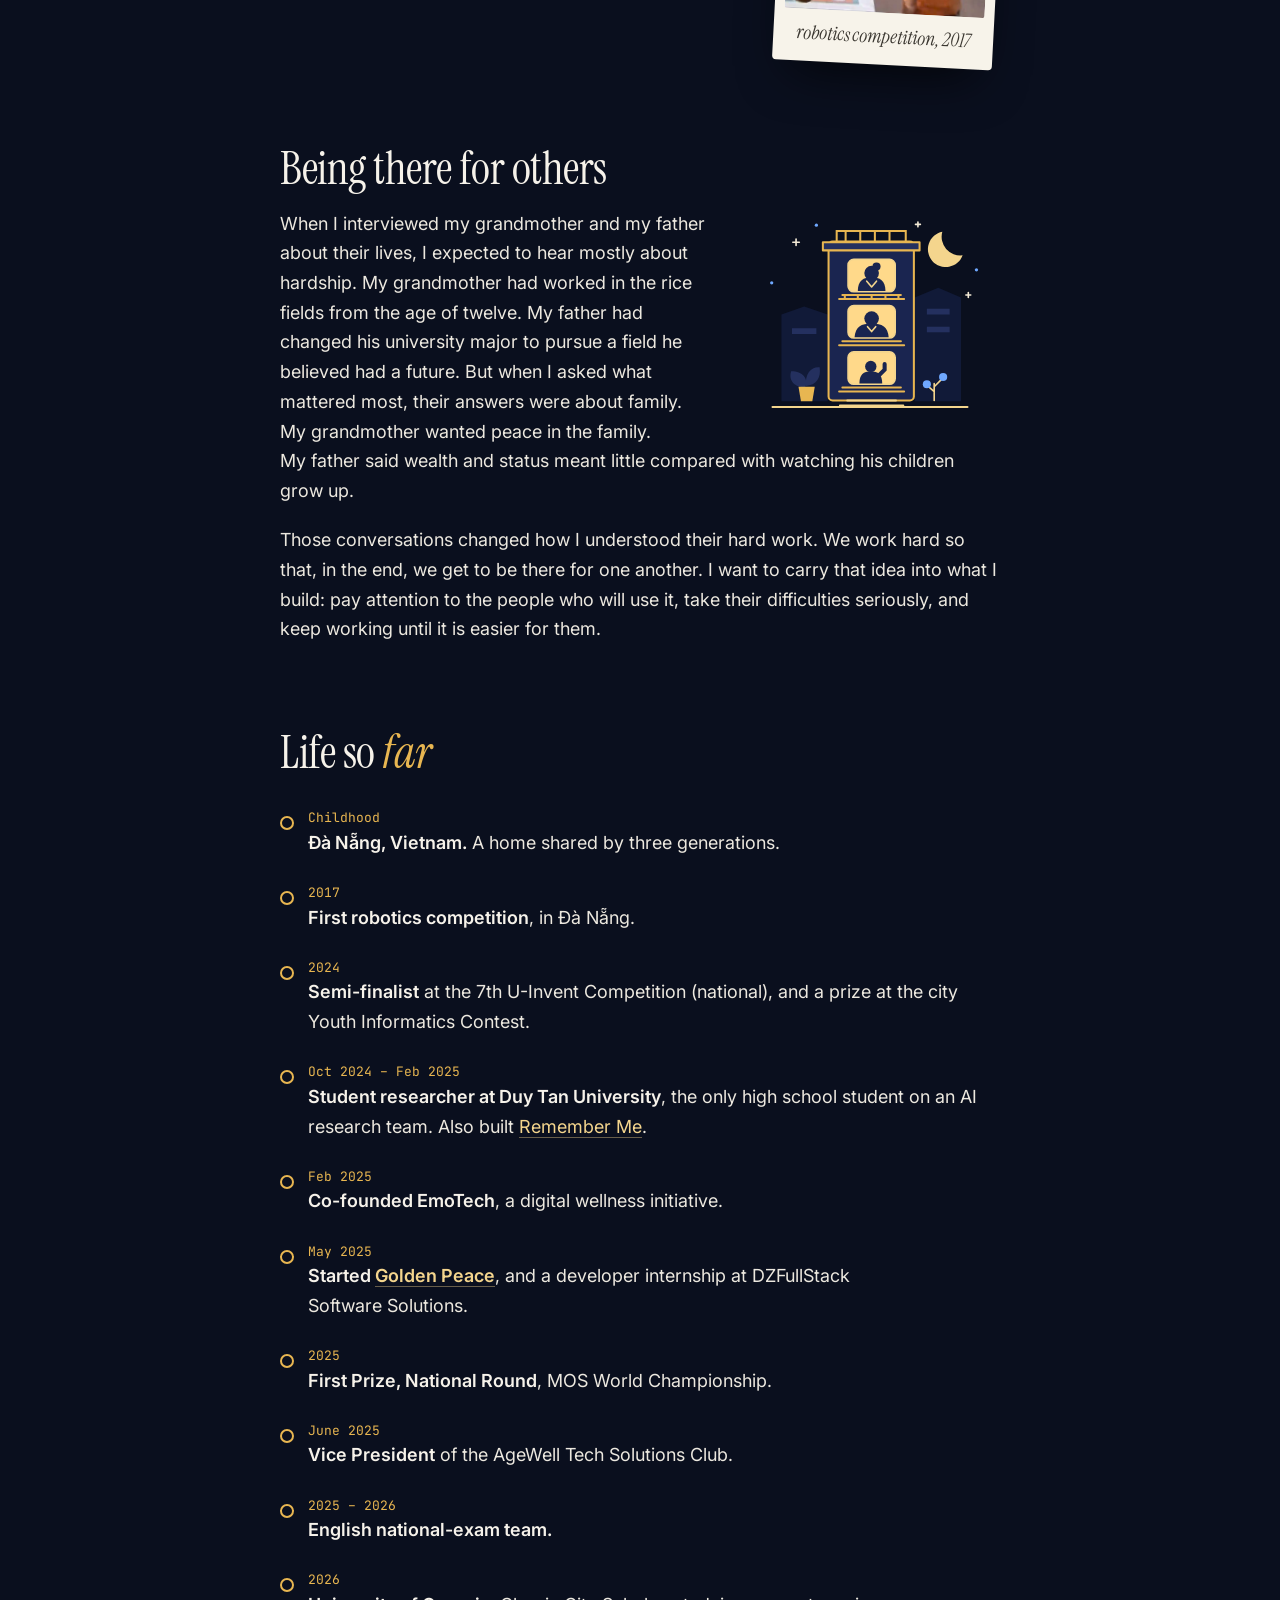
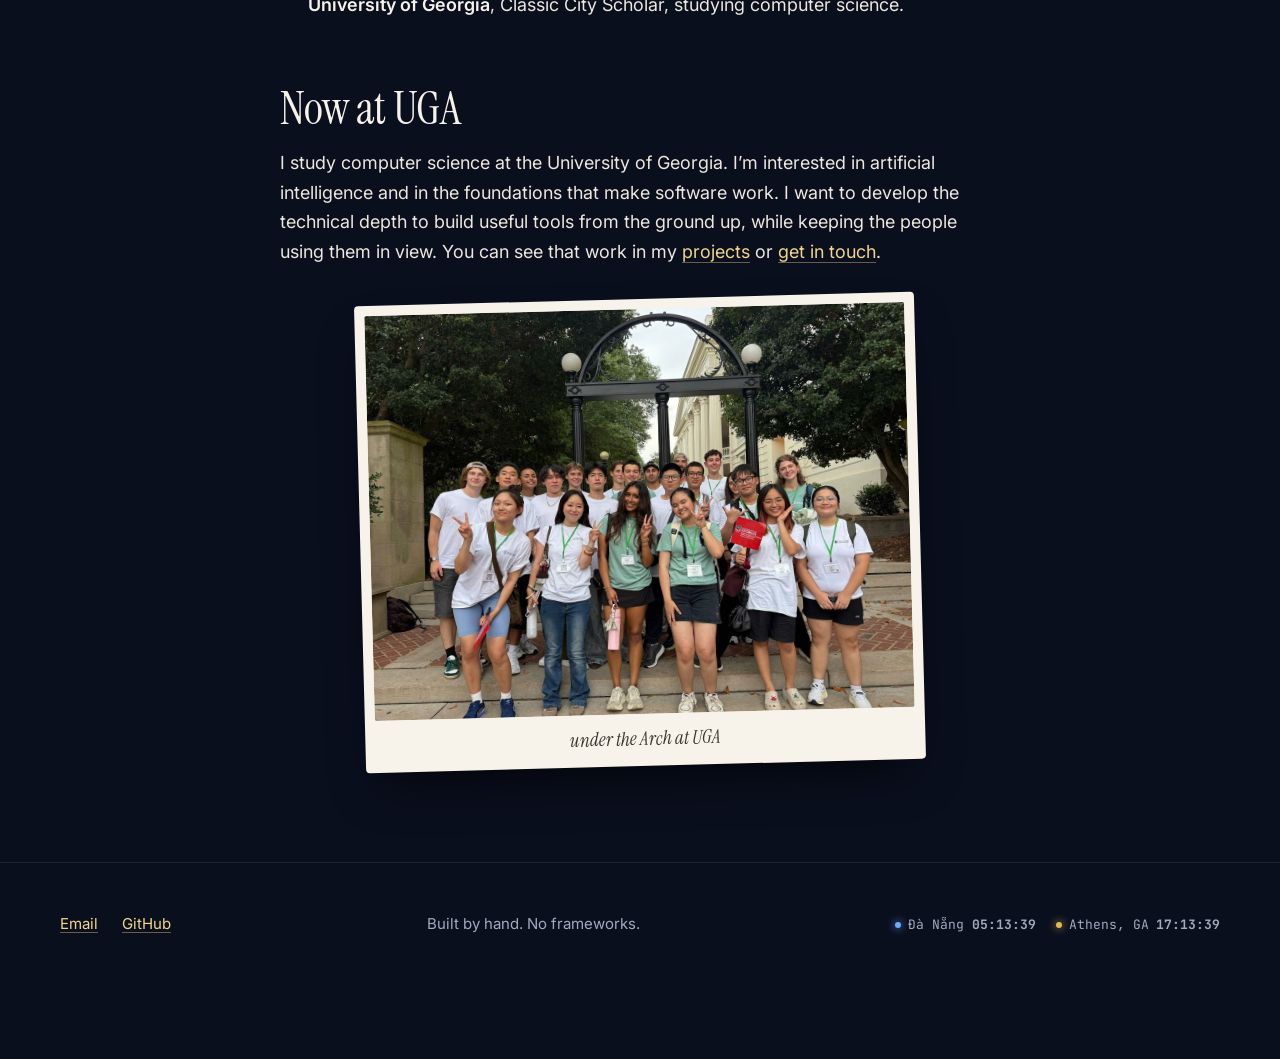
==== commit 99c4d0ec: "Directional page transitions (slide forward/back), gliding nav dot, fade fallback for browsers witho" ====
--- a/about.html
+++ b/about.html
@@ -10,7 +10,8 @@
   <link href="https://fonts.googleapis.com/css2?family=Instrument+Serif:ital@0;1&family=Inter:wght@400;500;600&family=JetBrains+Mono:wght@400;500&display=swap" rel="stylesheet">
   <link rel="icon" href="assets/favicon.svg" type="image/svg+xml">
   <link rel="stylesheet" href="css/style.css">
-  <script src="js/site.js" defer></script>
+  <!-- Register transition hooks and the nav dot before incoming snapshots. -->
+  <script src="js/site.js" defer blocking="render"></script>
 </head>
 <body data-page="about" data-chibi="wave">
   <a class="skip-link" href="#main-content">Skip to content</a>
--- a/css/style.css
+++ b/css/style.css
@@ -91,7 +91,7 @@
 nav ul { list-style: none; margin: 0; padding: 0; display: flex; flex-wrap: wrap; gap: 0 1.1rem; }
 nav a { color: var(--muted); text-decoration: none; font-size: 16px; display: inline-flex; align-items: center; min-height: 44px; position: relative; transition: color .15s; }
 nav a:hover, nav a[aria-current] { color: var(--text); }
-nav a[aria-current]::after { content: ""; position: absolute; left: 50%; bottom: 6px; width: 5px; height: 5px; border-radius: 50%; background: var(--gold); transform: translateX(-50%); box-shadow: 0 0 8px var(--gold); }
+nav .nav-dot { position: absolute; left: 50%; bottom: 6px; width: 5px; height: 5px; border-radius: 50%; background: var(--gold); transform: translateX(-50%); box-shadow: 0 0 8px var(--gold); view-transition-name: nav-dot; }
 .tools { display: flex; gap: .5rem; align-items: center; }
 .chip-btn { font: 500 13px/1 var(--mono); color: var(--muted); background: var(--surface); border: 1px solid var(--border); border-radius: 999px;
   min-height: 36px; padding: 0 .8rem; display: inline-flex; align-items: center; gap: .45rem; cursor: pointer; transition: color .15s, border-color .15s, background .15s; }
@@ -421,10 +421,34 @@
 
 /* ---------- Page transitions ---------- */
 @view-transition { navigation: auto; }
+main { view-transition-name: page; }
+footer { view-transition-name: site-footer; }
 .vt-gp { view-transition-name: gp-phone; }
 ::view-transition-group(*) { animation-duration: .45s; animation-timing-function: var(--ease-out); }
 ::view-transition-old(root), ::view-transition-new(root) { animation-duration: .25s; }
 ::view-transition-old(gp-phone), ::view-transition-new(gp-phone) { animation-duration: .15s; }
+
+/* Named snapshots let the page slide without clipping the shared phone or header. */
+html:active-view-transition-type(forward) { --page-shift: 40px; }
+html:active-view-transition-type(back) { --page-shift: -40px; }
+html:active-view-transition-type(forward)::view-transition-old(page),
+html:active-view-transition-type(back)::view-transition-old(page) { animation: page-slide-out .38s var(--ease-out) both; }
+html:active-view-transition-type(forward)::view-transition-new(page),
+html:active-view-transition-type(back)::view-transition-new(page) { animation: page-slide-in .38s var(--ease-out) both; }
+@keyframes page-slide-out {
+  from { opacity: 1; transform: translateX(0); filter: blur(0); }
+  to { opacity: 0; transform: translateX(calc(-1 * var(--page-shift))); filter: blur(4px); }
+}
+@keyframes page-slide-in {
+  from { opacity: 0; transform: translateX(var(--page-shift)); }
+  to { opacity: 1; transform: translateX(0); }
+}
+
+/* Browsers without document transitions still get a brief arrival and departure. */
+html.no-vt main { animation: page-in .35s var(--ease-out) both; }
+html.no-vt.page-leaving main { animation: page-out .18s ease-out both; }
+@keyframes page-in { from { opacity: 0; transform: translateY(8px); } to { opacity: 1; transform: translateY(0); } }
+@keyframes page-out { from { opacity: 1; } to { opacity: 0; } }
 
 /* ---------- Utilities ---------- */
 .skip-link { position: absolute; top: 1rem; left: 1rem; z-index: 100; padding: .6rem 1rem; background: var(--bg-2); color: var(--text); border: 1px solid var(--gold); border-radius: 10px; transform: translateY(-200%); }
@@ -440,6 +464,7 @@
   .reflection::before { animation: none; }
   .key { animation: none; }
   ::view-transition-group(*), ::view-transition-old(*), ::view-transition-new(*) { animation: none !important; }
+  html.no-vt main { animation: none !important; }
   .phone3d img, .hero-photo .polaroid { transform: rotate(var(--r, 0deg)); }
 }
 
@@ -753,7 +778,6 @@
 
 /* résumé menu: a vertical list, not the header nav row */
 .resume-nav ul { display: block; }
-.resume-nav a[aria-current]::after { display: none; }
 @media (min-width: 640px) { .awards { grid-template-columns: repeat(2, 1fr); } }
 
 /* print: dark text everywhere on white paper */
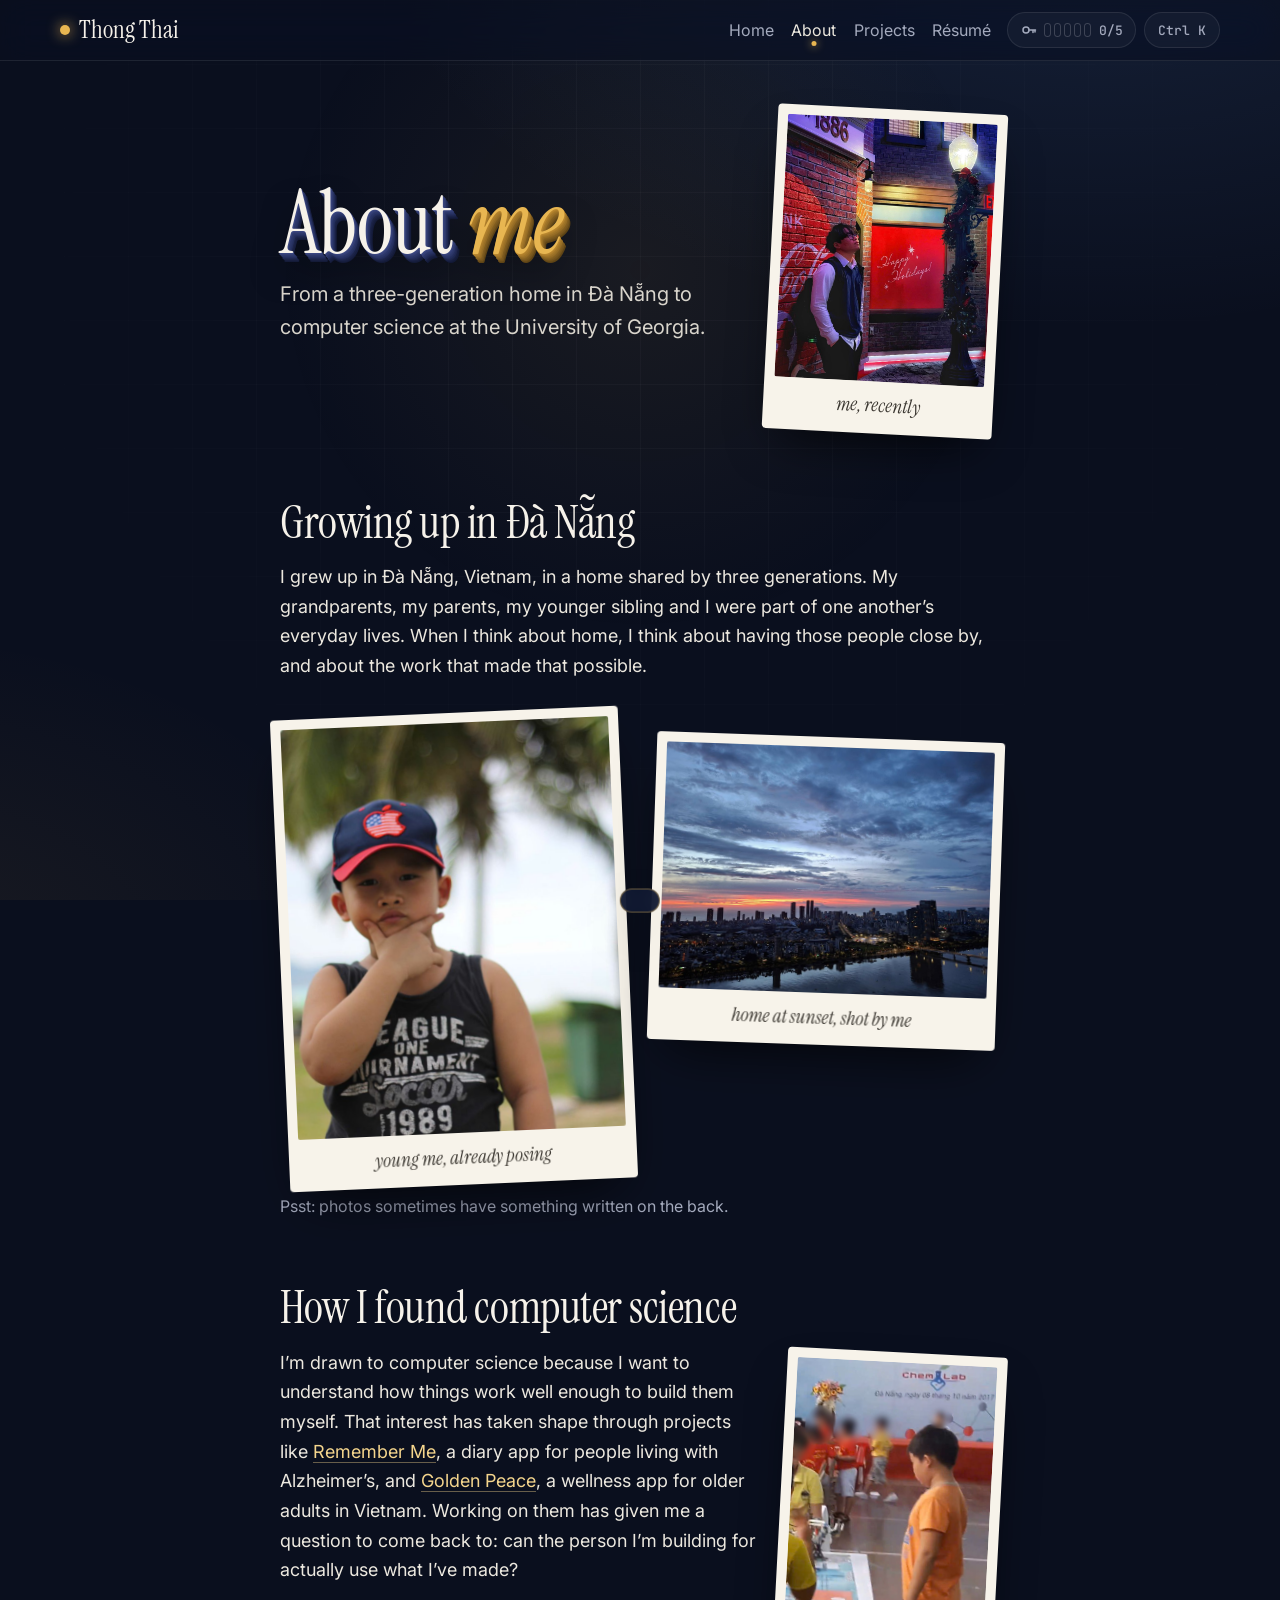
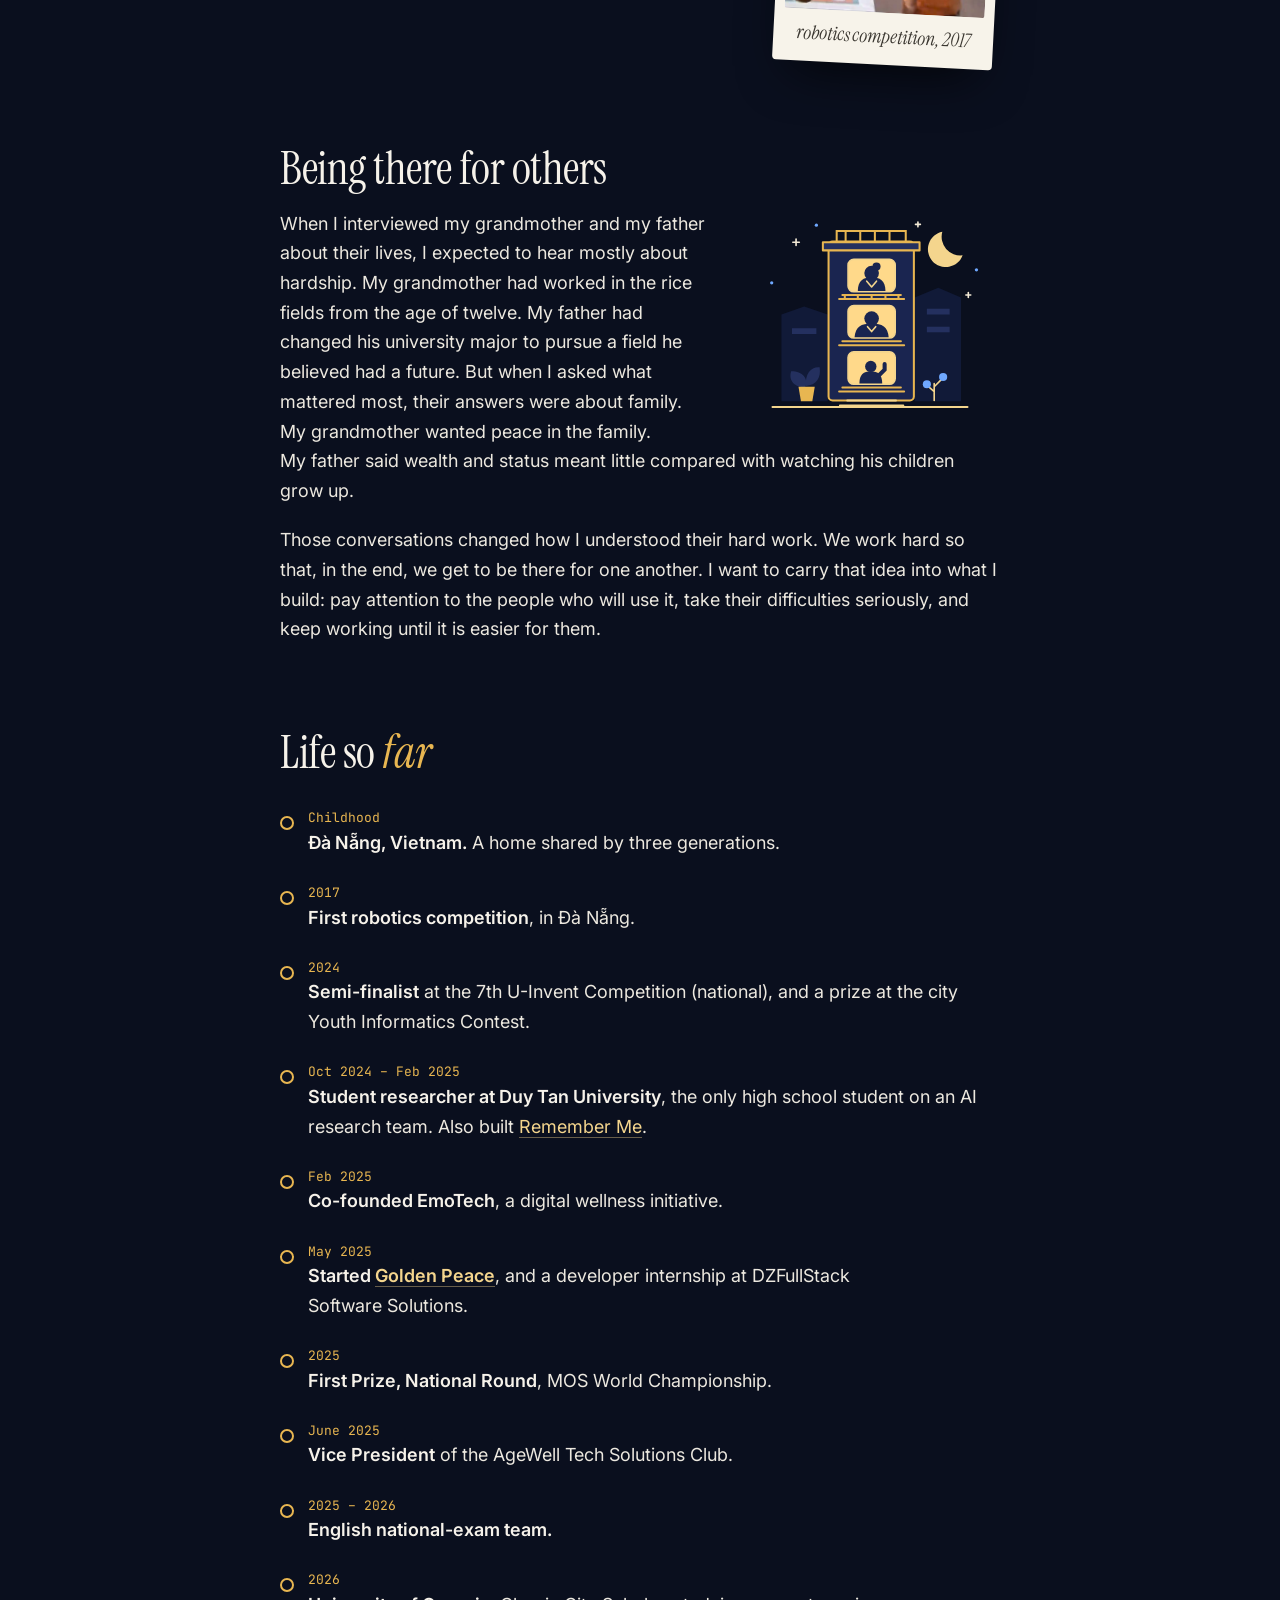
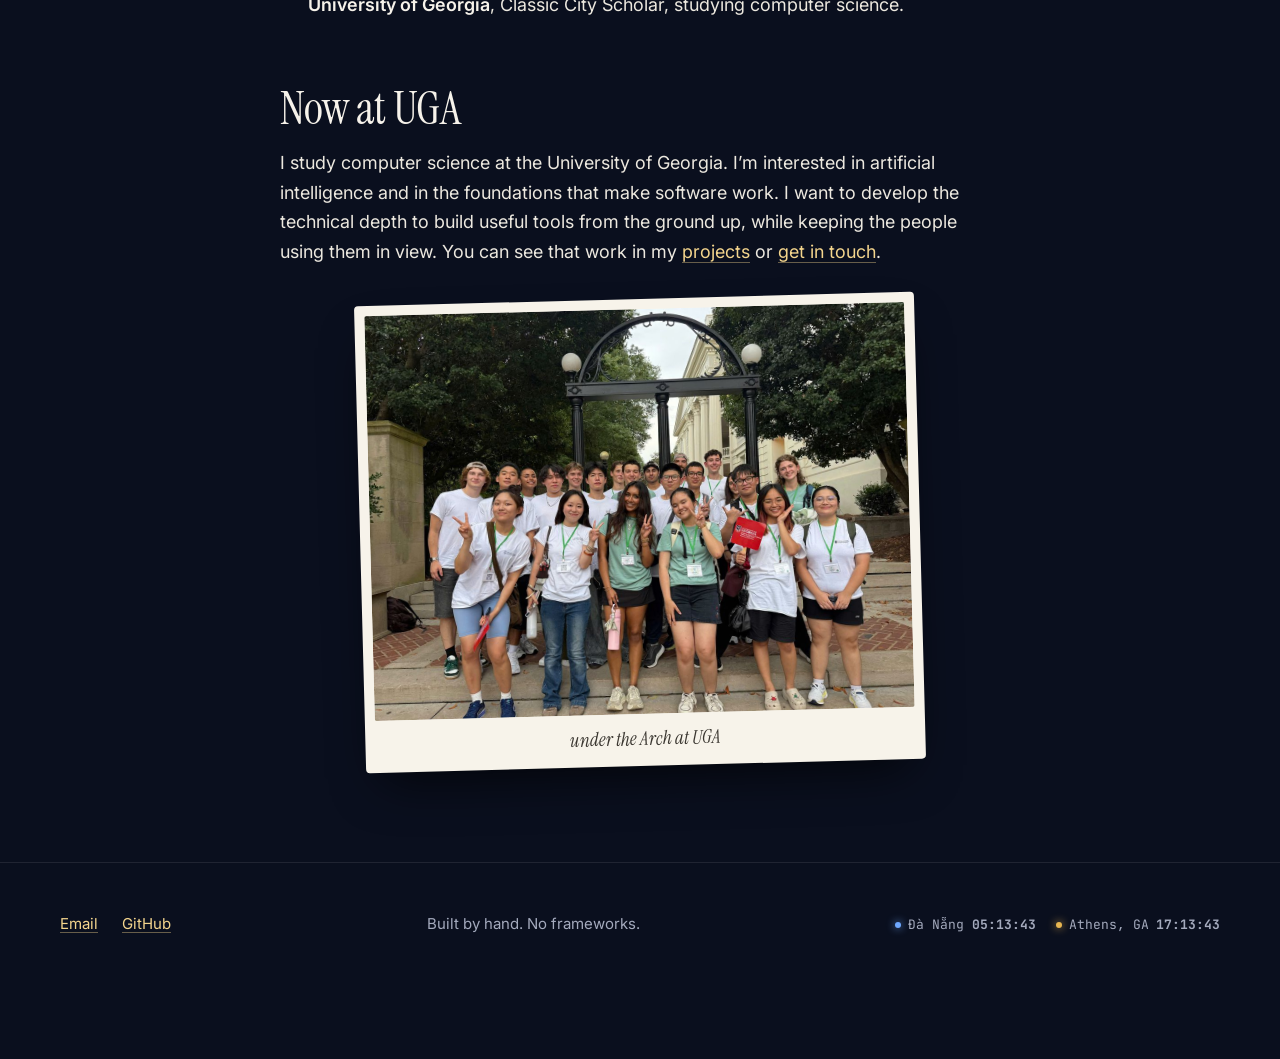
==== commit dae4e9ad: "3D extruded page titles that tilt toward the pointer (static on touch/reduced motion, flat in print)" ====
--- a/about.html
+++ b/about.html
@@ -33,7 +33,7 @@
     <div class="wrap">
       <section class="about-head" data-chibi="wave" aria-labelledby="about-title">
         <div>
-          <h1 id="about-title">About <em>me</em></h1>
+          <h1 class="title-3d" id="about-title">About <em>me</em></h1>
           <p class="lead">From a three-generation home in Đà Nẵng to computer science at the University of Georgia.</p>
         </div>
         <figure class="polaroid">
--- a/css/style.css
+++ b/css/style.css
@@ -862,3 +862,56 @@
 .illo-col { width: min(280px, 80%); margin-top: 2rem; }
 @media (prefers-reduced-motion: reduce) { .illo { animation: none; transform: none; } }
 @media print { .illo { display: none !important; } }
+
+/* ---------- 3D titles ---------- */
+.title-3d {
+  --dx: .7;
+  --dy: 1;
+  --title-step: 1px;
+  --depth-1: #3A4680;
+  --depth-2: #343F75;
+  --depth-3: #2E396B;
+  --depth-4: #2A3566;
+  --depth-5: #252F5D;
+  --depth-6: #202952;
+  --depth-7: #1C2448;
+  --depth-8: #181F40;
+  --depth-9: #141B38;
+  width: fit-content;
+  max-width: 100%;
+  transform: perspective(900px) rotateX(var(--rx, 0deg)) rotateY(var(--ry, 0deg));
+  transition: transform .5s var(--ease-out);
+}
+.title-3d em {
+  --depth-1: #B8862F;
+  --depth-2: #AD7E2C;
+  --depth-3: #A27629;
+  --depth-4: #966D26;
+  --depth-5: #8B6523;
+  --depth-6: #805D20;
+  --depth-7: #74541D;
+  --depth-8: #694C19;
+  --depth-9: #5E4416;
+}
+.title-3d, .title-3d em {
+  text-shadow:
+    calc(var(--dx) * var(--title-step)) calc(var(--dy) * var(--title-step)) 0 var(--depth-1),
+    calc(var(--dx) * var(--title-step) * 2) calc(var(--dy) * var(--title-step) * 2) 0 var(--depth-2),
+    calc(var(--dx) * var(--title-step) * 3) calc(var(--dy) * var(--title-step) * 3) 0 var(--depth-3),
+    calc(var(--dx) * var(--title-step) * 4) calc(var(--dy) * var(--title-step) * 4) 0 var(--depth-4),
+    calc(var(--dx) * var(--title-step) * 5) calc(var(--dy) * var(--title-step) * 5) 0 var(--depth-5),
+    calc(var(--dx) * var(--title-step) * 6) calc(var(--dy) * var(--title-step) * 6) 0 var(--depth-6),
+    calc(var(--dx) * var(--title-step) * 7) calc(var(--dy) * var(--title-step) * 7) 0 var(--depth-7),
+    calc(var(--dx) * var(--title-step) * 8) calc(var(--dy) * var(--title-step) * 8) 0 var(--depth-8),
+    calc(var(--dx) * var(--title-step) * 9) calc(var(--dy) * var(--title-step) * 9) 0 var(--depth-9),
+    0 18px 30px rgba(0,0,0,.55);
+}
+@media (max-width: 599px) {
+  .title-3d { --title-step: .55px; }
+}
+@media (prefers-reduced-motion: reduce), (pointer: coarse), (pointer: none) {
+  .title-3d { transform: none; transition: none; }
+}
+@media print {
+  .title-3d, .title-3d em { text-shadow: none; transform: none; }
+}
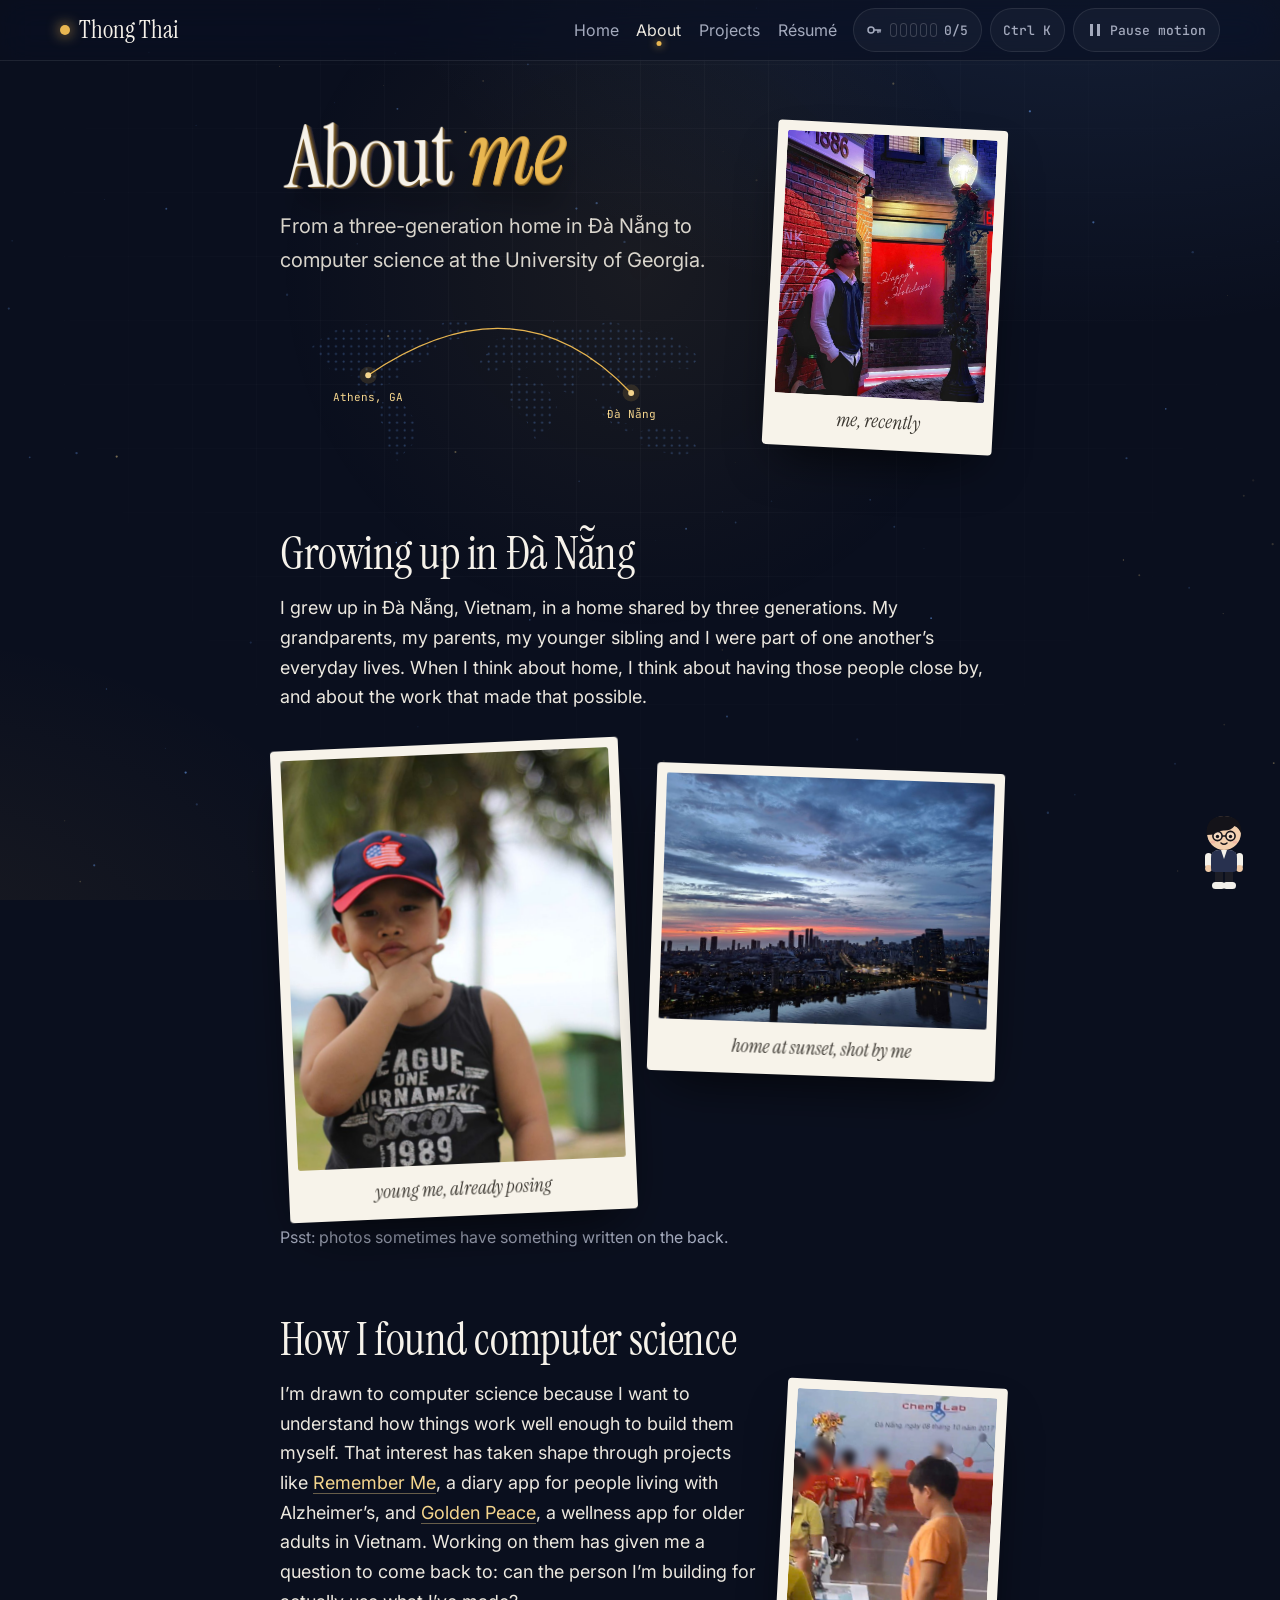
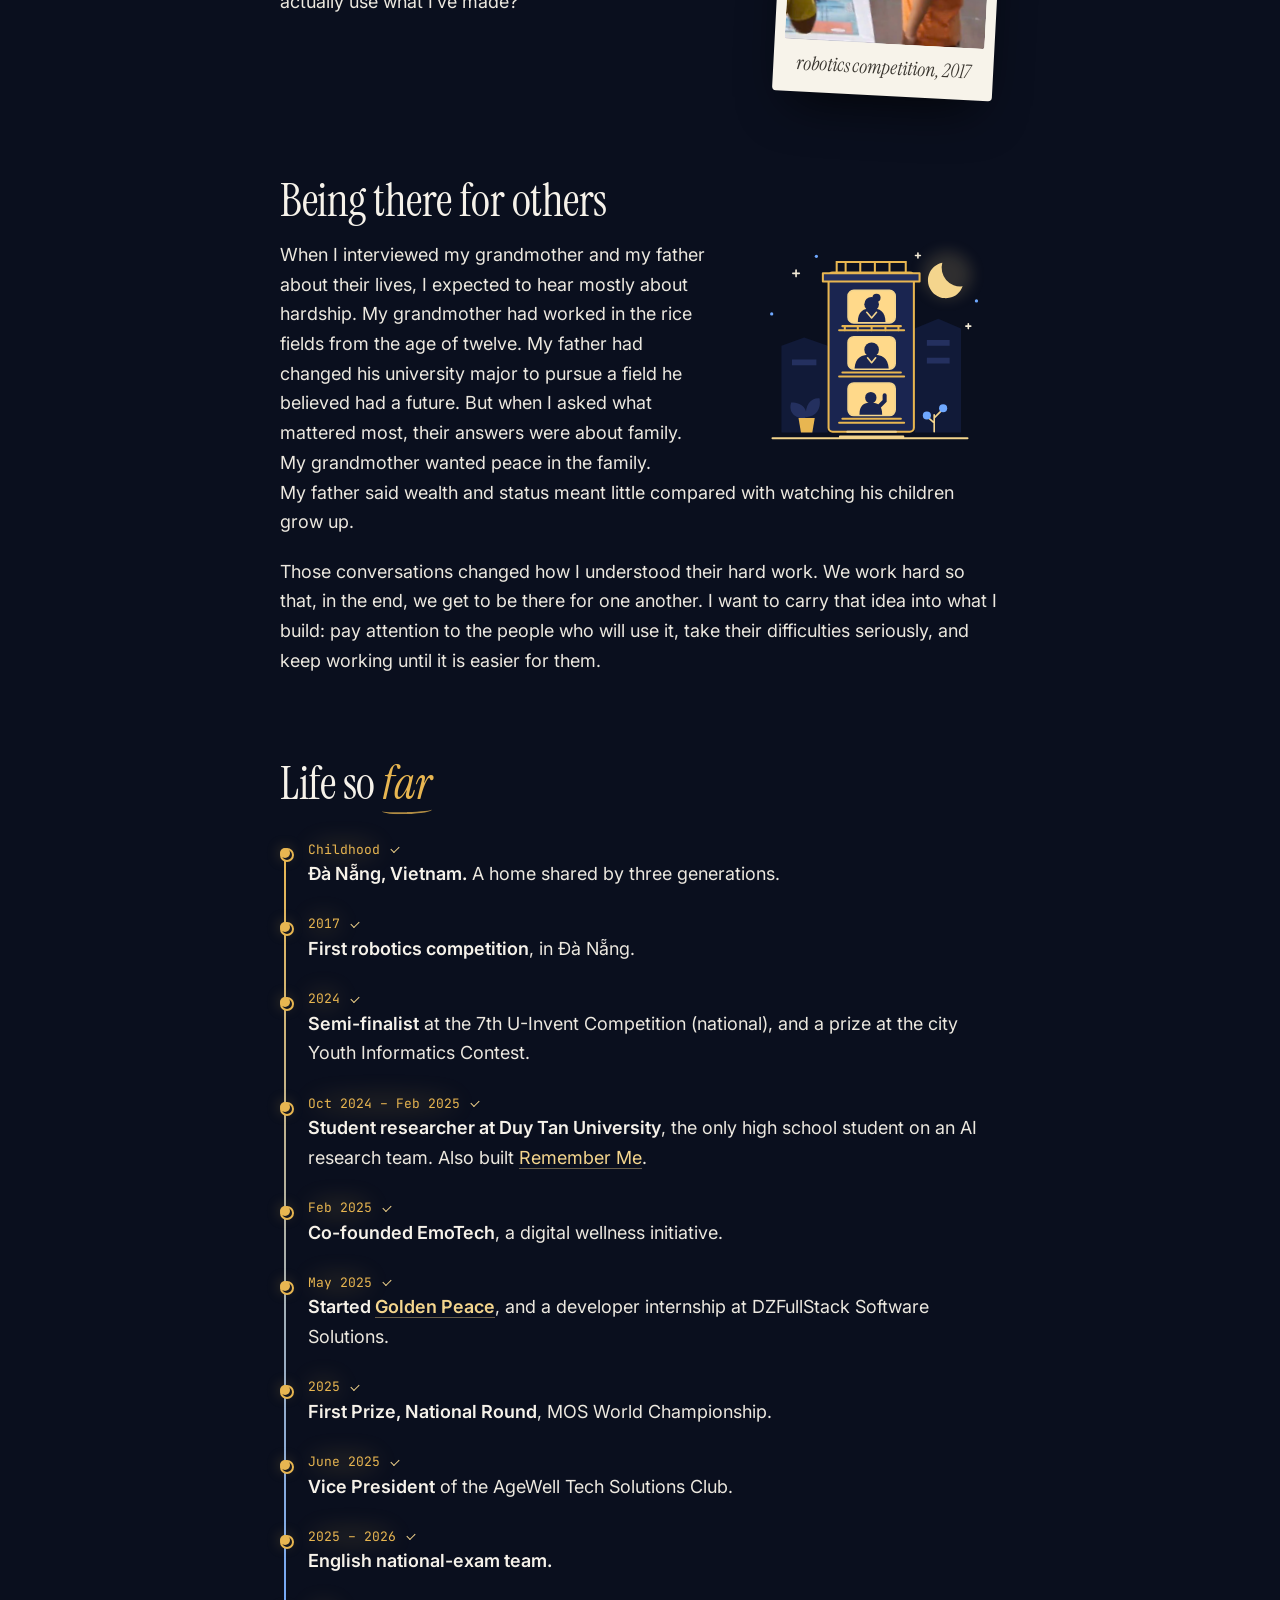
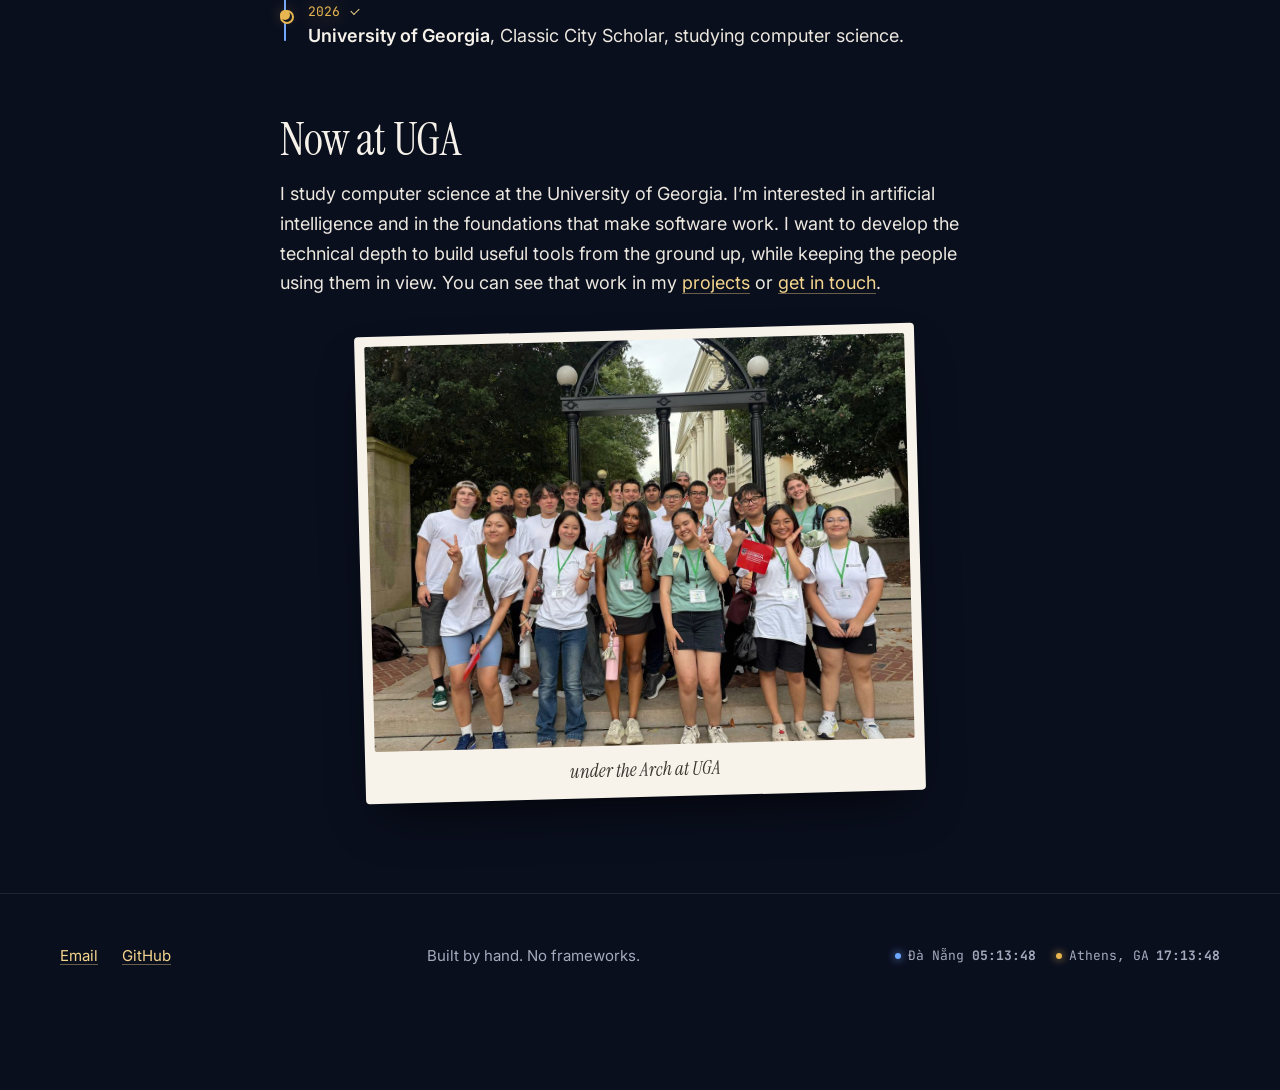
==== commit 31481331: "Motion phase 2: About Co-Authored-By: Claude Opus 5.5 <noreply@anthropic.com> Claude-Session: https:" ====
--- a/about.html
+++ b/about.html
@@ -35,6 +35,22 @@
         <div>
           <h1 class="title-3d" id="about-title">About <em>me</em></h1>
           <p class="lead">From a three-generation home in Đà Nẵng to computer science at the University of Georgia.</p>
+          <svg class="about-route" viewBox="0 0 540 210" aria-hidden="true" focusable="false">
+            <defs>
+              <pattern id="route-dots" width="9" height="9" patternUnits="userSpaceOnUse"><circle cx="3" cy="3" r="1.3" fill="#6FA8FF"/></pattern>
+              <mask id="route-draw" maskUnits="userSpaceOnUse" x="0" y="0" width="540" height="210"><rect class="route-mask" width="540" height="210" fill="white"/></mask>
+            </defs>
+            <g class="route-world" fill="url(#route-dots)">
+              <path d="m36 59 24-20 42-8 32 8 31-4 20 22-14 17-25 4-8 21-22 5-9 19-16-9-5-22-26-6-10-15Zm83 65 28 3 16 22-7 24-18 19-13-17 1-20-12-15ZM189 31l19-9 16 5-5 20-19 3Z"/>
+              <path d="m245 57 24-18 28 7 19-13 49 2 24-8 44 13 27 2 35 28-13 14-35-3-7 19-28-4-13 17-19-9-7-21-19 3-6 29-15-5-9-28-25-4-16 8-17-6-16 9-17-9Zm35 34 26 6 22 27-10 30-17 13-12-25-16-14-7-21Zm92 28 17 7 9 19 20 6-4 9-22-11-14-14Zm51 39 28-10 32 13 10 18-20 8-35-8-17-9Z"/>
+            </g>
+            <path class="route-guide" d="M414 112Q280-29 104 91"/>
+            <g mask="url(#route-draw)"><path class="route-arc" d="M414 112Q280-29 104 91"/></g>
+            <g class="route-point" style="--point-delay: 0s"><circle class="route-halo" cx="414" cy="112" r="10"/><circle cx="414" cy="112" r="3.5"/></g>
+            <g class="route-point" style="--point-delay: 1.3s"><circle class="route-halo" cx="104" cy="91" r="10"/><circle cx="104" cy="91" r="3.5"/></g>
+            <g class="route-plane" transform="translate(104 91)"><path d="m-10 0 7-2-1-8 3-1 5 8 6 1 1 2-7 2-5 8-3-1 1-8-7-2Z"/></g>
+            <g class="route-labels"><text x="414" y="142" text-anchor="middle">Đà Nẵng</text><text x="104" y="121" text-anchor="middle">Athens, GA</text></g>
+          </svg>
         </div>
         <figure class="polaroid">
           <img src="assets/img/life/me-atlanta.jpg" width="800" height="1000" alt="Thong leaning against a red brick wall under a street lamp decorated for the holidays.">
@@ -86,7 +102,38 @@
 
       <section data-chibi="wave" aria-labelledby="being-there">
         <h2 id="being-there">Being there for others</h2>
-        <img src="assets/img/illo/home-generations.svg" alt="" class="illo illo-side" width="320" height="260" loading="lazy">
+        <svg class="illo illo-side family-scene" width="320" height="260" viewBox="0 0 320 260" fill="none" aria-hidden="true" focusable="false">
+          <ellipse class="family-moon-glow" cx="255" cy="43" rx="30" ry="29" fill="#F4D58D"/>
+          <path d="M249 28a22 22 0 1 0 25 29 23 23 0 0 1-25-29Z" fill="#F4D58D"/>
+          <g stroke="#F3EAD6" stroke-width="2" stroke-linecap="round"><path d="M69 37v8m-4-4h8M281 103v6m-3-3h6M219 16v6m-3-3h6"/></g>
+          <g fill="#6FA8FF"><circle cx="39" cy="91" r="2"/><circle cx="291" cy="75" r="2"/><circle cx="94" cy="20" r="2"/></g>
+          <path d="M51 237V130l28-10 29 10v107M215 237V109l29-12 28 12v128" fill="#111A38"/>
+          <path d="M64 147h30v7H64zm166-24h28v7h-28zm0 22h28v7h-28z" fill="#24305F"/>
+          <rect x="109" y="40" width="105" height="196" rx="5" fill="#1A2550" stroke="#E8B651" stroke-width="2.5"/>
+          <path d="M102 41h119v10H102z" fill="#24305F" stroke="#E8B651" stroke-width="2.5" stroke-linejoin="round"/>
+          <path d="M119 39V27h85v12M130 28v11m18-11v11m18-11v11m18-11v11" stroke="#E8B651" stroke-width="2.5" stroke-linecap="round"/>
+          <g fill="#FFD98A" stroke="#F4D58D" stroke-width="2">
+            <rect class="family-window" x="133" y="62" width="58" height="40" rx="7" style="--window-delay: 0s"/>
+            <rect class="family-window" x="133" y="119" width="58" height="40" rx="7" style="--window-delay: 1.7s"/>
+            <rect class="family-window" x="133" y="176" width="58" height="40" rx="7" style="--window-delay: 3.4s"/>
+          </g>
+          <g fill="#1A2550">
+            <circle cx="168" cy="71" r="5"/><circle cx="162" cy="79" r="9"/><path d="M145 101c0-13 7-17 17-17s17 4 17 17Z"/>
+            <circle cx="162" cy="135" r="9"/><path d="M141 158c1-13 8-17 21-17s20 4 21 17Z"/>
+            <circle cx="161" cy="194" r="7"/><path d="M147 215c0-11 5-15 14-15s14 4 14 15Z"/>
+          </g>
+          <path d="m168 208 10-10v-7" stroke="#1A2550" stroke-width="5" stroke-linecap="round"/>
+          <path d="m156 89 6 7 6-7M157 145l5 6 5-6" stroke="#F4D58D" stroke-width="2" stroke-linecap="round" stroke-linejoin="round"/>
+          <g stroke="#E8B651" stroke-width="2.5" stroke-linecap="round">
+            <path d="M126 106h72m-72 57h72m-72 57h72M122 111h80m-80 57h80m-80 57h80"/>
+            <path d="M129 106v5m16-5v5m17-5v5m17-5v5m16-5v5"/>
+          </g>
+          <path d="M132 236h60m-69 6h78M40 244h240" stroke="#F4D58D" stroke-width="2.5" stroke-linecap="round"/>
+          <path d="M80 220c-16-1-20-11-17-20 14 0 22 9 17 20m1-2c-1-16 7-24 17-23 2 13-4 22-17 23" fill="#24305F"/>
+          <path d="M72 219h20l-3 18H75Z" fill="#E8B651"/>
+          <path d="M239 236v-21m0 10-8-7m8 1 9-9" stroke="#F4D58D" stroke-width="2" stroke-linecap="round"/>
+          <circle cx="230" cy="216" r="5" fill="#6FA8FF"/><circle cx="250" cy="207" r="5" fill="#6FA8FF"/>
+        </svg>
         <p>When I interviewed my grandmother and my father about their lives, I expected to hear mostly about hardship. My grandmother had worked in the rice fields from the age of twelve. My father had changed his university major to pursue a field he believed had a future. But when I asked what mattered most, their answers were about family. My grandmother wanted peace in the family. My father said wealth and status meant little compared with watching his children grow up.</p>
         <p>Those conversations changed how I understood their hard work. We work hard so that, in the end, we get to be there for one another. I want to carry that idea into what I build: pay attention to the people who will use it, take their difficulties seriously, and keep working until it is easier for them.</p>
       </section>
--- a/css/style.css
+++ b/css/style.css
@@ -94,8 +94,9 @@
 nav .nav-dot { position: absolute; left: 50%; bottom: 6px; width: 5px; height: 5px; border-radius: 50%; background: var(--gold); transform: translateX(-50%); box-shadow: 0 0 8px var(--gold); view-transition-name: nav-dot; }
 .tools { display: flex; gap: .5rem; align-items: center; }
 .chip-btn { font: 500 13px/1 var(--mono); color: var(--muted); background: var(--surface); border: 1px solid var(--border); border-radius: 999px;
-  min-height: 36px; padding: 0 .8rem; display: inline-flex; align-items: center; gap: .45rem; cursor: pointer; transition: color .15s, border-color .15s, background .15s; }
+  min-height: 44px; padding: 0 .8rem; display: inline-flex; align-items: center; gap: .45rem; cursor: pointer; transition: color .15s, border-color .15s, background .15s; }
 .chip-btn:hover { color: var(--text); border-color: var(--border-strong); background: var(--surface-2); }
+.chip-btn:active { background: rgba(232,182,81,.12); border-color: var(--gold); }
 .chip-btn kbd { font: inherit; }
 /* key ring: 5 slots that fill gold */
 .keyring .slots { display: inline-flex; gap: 3px; }
@@ -115,13 +116,14 @@
 footer a { display: inline-flex; align-items: center; min-height: 44px; }
 footer p { margin: 0; }
 .clocks { font-family: var(--mono); font-size: 13px; color: var(--muted); display: flex; gap: 1.25rem; flex-wrap: wrap; }
+.clocks b { font-variant-numeric: tabular-nums; }
 .clocks span { display: inline-flex; align-items: center; gap: .45rem; }
 .clocks span::before { content: ""; width: 6px; height: 6px; border-radius: 50%; background: var(--blue); box-shadow: 0 0 8px var(--blue); animation: pulse 2s infinite; }
 .clocks span + span::before { background: var(--gold); box-shadow: 0 0 8px var(--gold); }
 @keyframes pulse { 50% { opacity: .35; } }
 
 /* ---------- Buttons ---------- */
-.btn { display: inline-flex; align-items: center; gap: .5rem; min-height: 46px; padding: .55rem 1.35rem; border-radius: 999px; font: 600 16px/1 var(--sans);
+.btn { display: inline-flex; align-items: center; justify-content: center; gap: .5rem; min-height: 46px; padding: .55rem 1.35rem; border-radius: 999px; font: 600 16px/1.3 var(--sans);
   background: var(--gold); color: var(--ink); border: 1px solid var(--gold); text-decoration: none; cursor: pointer;
   box-shadow: 0 0 0 0 var(--gold-glow); transition: transform .15s var(--ease-out), box-shadow .25s, background .15s; }
 .btn:hover { color: var(--ink); background: var(--gold-soft); box-shadow: 0 8px 30px -6px var(--gold-glow); transform: translateY(-1px); }
@@ -348,8 +350,9 @@
 .key-inline { position: static; display: inline-grid; vertical-align: middle; }
 
 .toast { position: fixed; left: 50%; bottom: 1.5rem; z-index: 80; transform: translate(-50%, 150%); background: rgba(15,23,48,.92); backdrop-filter: blur(10px);
-  border: 1px solid rgba(232,182,81,.4); border-radius: 999px; padding: .7rem 1.2rem; font-size: 15px; color: var(--text); transition: transform .45s var(--ease-out); box-shadow: 0 20px 50px -10px rgba(0,0,0,.7); }
-.toast.show { transform: translate(-50%, 0); }
+  border: 1px solid rgba(232,182,81,.4); border-radius: 999px; padding: .7rem 1.2rem; font-size: 15px; color: var(--text); transition: transform .45s var(--ease-out), visibility .45s; box-shadow: 0 20px 50px -10px rgba(0,0,0,.7);
+  width: max-content; max-width: calc(100vw - 32px); visibility: hidden; pointer-events: none; }
+.toast.show { transform: translate(-50%, 0); visibility: visible; }
 
 /* chibi Thong */
 .chibi { position: fixed; bottom: 6px; left: 0; z-index: 70; width: 64px; height: 84px; border: 0; padding: 0; background: none; cursor: pointer;
@@ -377,6 +380,7 @@
 @keyframes pop { from { opacity: 0; transform: translateY(10px) scale(.98); } }
 .palette { width: 620px; margin-top: 12vh; }
 .palette input { width: 100%; background: transparent; border: 0; border-bottom: 1px solid var(--border); color: var(--text); font: 17px var(--sans); padding: 1.1rem 1.25rem; outline: none; }
+.palette input:focus-visible { outline: 2px solid var(--gold); outline-offset: -3px; }
 .palette ul { list-style: none; margin: 0; padding: .5rem; max-height: 50vh; overflow: auto; }
 .palette li { display: flex; justify-content: space-between; align-items: center; gap: 1rem; padding: .7rem .8rem; border-radius: 10px; cursor: pointer; font-size: 16px; }
 .palette li small { font: 12px var(--mono); color: var(--muted); }
@@ -389,18 +393,22 @@
 .rooms li.on { border-color: rgba(232,182,81,.5); }
 .rooms li .state { font: 12px var(--mono); color: var(--muted); }
 .rooms li.on .state { color: var(--gold); }
-.terminal { width: 720px; font: 14px/1.6 var(--mono); }
+.terminal { width: 720px; max-height: calc(100dvh - 32px); font: 14px/1.6 var(--mono); }
+.terminal[open] { display: flex; flex-direction: column; }
+.terminal > :not(.term-out) { flex-shrink: 0; }
 .term-bar { display: flex; align-items: center; gap: .45rem; padding: .65rem .9rem; border-bottom: 1px solid var(--border); color: var(--muted); font-size: 12px; }
 .term-bar i { width: 11px; height: 11px; border-radius: 50%; background: #FF5F57; } .term-bar i:nth-child(2) { background: #FEBC2E; } .term-bar i:nth-child(3) { background: #28C840; margin-right: .6rem; }
-.term-out { height: 360px; overflow: auto; padding: 1rem 1.1rem; white-space: pre-wrap; }
+.term-out { height: 360px; min-height: 0; overflow: auto; overflow-wrap: anywhere; padding: 1rem 1.1rem; white-space: pre-wrap; }
 .term-out .p { color: var(--gold); } .term-out .ok { color: #7EE2A8; } .term-out .dim { color: var(--muted); }
 .term-in { display: flex; gap: .5rem; padding: .7rem 1.1rem; border-top: 1px solid var(--border); }
 .term-in span { color: var(--gold); }
-.term-in input { flex: 1; background: transparent; border: 0; color: var(--text); font: inherit; outline: none; }
+.term-in input { flex: 1; min-width: 0; background: transparent; border: 0; color: var(--text); caret-color: var(--gold); font: inherit; outline: none; }
+.term-in:focus-within { box-shadow: inset 0 0 0 2px var(--gold); }
 .lightbox { width: min(560px, 100%); background: rgba(10,15,30,.96); text-align: center; padding: 1.25rem; }
 .lightbox img { max-height: 72vh; width: auto; margin: 0 auto; border-radius: 22px; }
 .lightbox p { color: var(--muted); font-size: 15px; margin: .9rem 0 .5rem; }
 .lb-nav { display: flex; justify-content: space-between; gap: .5rem; }
+.lb-nav .btn { white-space: nowrap; }
 .vault { width: 520px; text-align: center; padding: 2.25rem 2rem; overflow: hidden; }
 .vault .door { width: 120px; height: 120px; margin: 0 auto 1.25rem; border-radius: 50%; border: 6px solid var(--gold); position: relative; box-shadow: 0 0 40px var(--gold-glow); animation: unlock 1.6s var(--ease-out) forwards; }
 .vault .door::before, .vault .door::after { content: ""; position: absolute; left: 50%; top: 50%; width: 70%; height: 6px; background: var(--gold); border-radius: 3px; transform: translate(-50%, -50%); }
@@ -491,15 +499,23 @@
 /* phones: one compact header row of tools, no keyboard hint, smaller chibi */
 @media (pointer: coarse) { .cmdk, .or-press { display: none; } }
 @media (max-width: 640px) {
+  html { scroll-padding-top: 132px; }
   header .wide { padding-block: .35rem; }
   .logo { order: 1; }
   nav { display: contents; }
   nav ul { order: 3; width: 100%; justify-content: space-between; }
-  .tools { order: 2; }
+  .tools { order: 2; padding-right: 48px; min-height: 58px; }
+  .cmdk { display: none; }
   .keyring .count { display: none; }
-  .chibi { width: 46px; height: 60px; }
-  .bubble { bottom: 70px; }
+  /* Reserve a header slot so the mascot never runs over phone-width prose. */
+  .chibi { top: 6px; right: 20px; bottom: auto; left: auto; width: 44px; height: 58px; transform: none; }
+  .bubble { top: 124px; right: 20px; bottom: auto; left: auto !important; max-width: min(260px, calc(100vw - 40px)); transform: none; }
+  .bubble::after { top: -7px; right: 15px; bottom: auto; left: auto; }
   .hero { padding-top: 3rem; }
+}
+@media (max-width: 360px) {
+  header .wide { column-gap: .5rem; }
+  .logo { font-size: 1.3rem; }
 }
 
 /* ---------- Hobbies: each card has its own mini-Thong scene (animates only while on screen) ---------- */
@@ -707,7 +723,8 @@
 .letter textarea { display: block; width: 100%; resize: vertical; min-height: 10.5rem; border: 0; outline: 0; background: transparent; color: #2B2B2B;
   font: italic 1.35rem/2.1rem var(--serif); padding: 0 .1rem;
   background-image: repeating-linear-gradient(transparent 0 2.03rem, #E2D6BC 2.03rem 2.1rem); background-attachment: local; }
-.letter textarea::placeholder { color: #6F685B; } /* 5.0:1 on the paper */
+.letter textarea::placeholder { color: #625B4E; } /* readable over both the paper and its ruled lines */
+.letter textarea, .letter input { caret-color: #74591F; }
 .letter textarea:focus-visible { box-shadow: 0 0 0 2px rgba(138,109,43,.45); border-radius: 4px; }
 .letter-foot { display: flex; justify-content: space-between; align-items: baseline; gap: 1rem; margin: .75rem 0 1rem; }
 .letter .sign { font: italic 1.4rem var(--serif); color: #74591F; } /* 5.9:1 on the paper */
@@ -732,7 +749,7 @@
 .letter .other-name[hidden] { display: none; }
 .letter .other-name input { font: italic 1.4rem var(--serif); color: #2B2B2B; background: transparent; border: 0; border-bottom: 2px dashed #B9A77C;
   width: 11ch; padding: .1rem .2rem; outline: 0; }
-.letter .other-name input::placeholder { color: #6F685B; }
+.letter .other-name input::placeholder { color: #625B4E; }
 .letter .other-name input:focus-visible { border-bottom-color: #74591F; }
 /* the key that falls out of the envelope: big, obvious, must be clicked */
 .key.key-big { width: 84px; height: 84px; margin: .25rem auto; background: radial-gradient(circle, rgba(232,182,81,.4), transparent 68%); }
@@ -846,9 +863,39 @@
   color: var(--gold-soft); font: 13px var(--mono); cursor: pointer; transition: background .2s, border-color .2s; }
 .term-chips .cmd:hover, .term-chips .cmd:focus-visible { background: rgba(232,182,81,.12); border-color: rgba(232,182,81,.5); }
 .term-chips + .term-in { border-top: 0; }
-.term-in input::placeholder { color: #7A8096; }
+.term-in input::placeholder { color: var(--muted); }
 .term-in kbd { align-self: center; padding: 1px 6px; border: 1px solid var(--border); border-radius: 4px; color: var(--muted); font: 11px var(--mono); }
 @media (pointer: coarse) { .term-in kbd { display: none; } .term-out { height: min(360px, 50vh); } }
+
+/* Touch controls retain the same commands and labels, with room for a thumb. */
+@media (pointer: coarse) {
+  header nav a, footer a { min-width: 44px; }
+  .contact a, .resume-nav a, .term-x, .term-chips .cmd,
+  .letter .to label span, .letter .other-name input, .term-in input { min-height: 44px; }
+  .term-x { min-width: 44px; }
+  .term-out .cmd { display: inline-flex; align-items: center; min-width: 44px; min-height: 44px; padding-inline: .35em; vertical-align: middle; }
+  .term-in input { font-size: 16px; }
+  .b-now > a { display: inline-flex; align-items: center; min-height: 44px; }
+  /* Expand prose-link hit areas without changing their inline reading flow. */
+  .wrap p:not(.jump):not(.back) > a:not([class]), .timeline a { padding-block: .65rem; }
+}
+
+@media (max-width: 640px) {
+  .section { padding-top: 4.5rem; }
+  .outro { padding-top: 6rem; }
+  .page-head { padding-top: 1rem; }
+  .showcase { padding-block: 3rem; }
+  .showcase:first-of-type { padding-top: 2rem; }
+  .letter { padding: 1.5rem 1.25rem; }
+  .letter-foot { align-items: flex-start; flex-direction: column; gap: .35rem; }
+  .letter .sign { white-space: nowrap; }
+  .letter .count { line-height: 1.5; }
+  .lb-nav .btn { padding-inline: .6rem; font-size: 14px; gap: .25rem; }
+}
+@media (max-width: 899px) {
+  .gp-intro { order: -1; }
+  .gp-hero { gap: 2rem; padding: 1rem 0 3rem; }
+}
 
 /* ---------- Illustrations ---------- */
 .illo { display: block; height: auto; max-width: 100%; animation: illo-float 6s ease-in-out infinite; }
@@ -865,53 +912,260 @@
 
 /* ---------- 3D titles ---------- */
 .title-3d {
-  --dx: .7;
-  --dy: 1;
-  --title-step: 1px;
-  --depth-1: #3A4680;
-  --depth-2: #343F75;
-  --depth-3: #2E396B;
-  --depth-4: #2A3566;
-  --depth-5: #252F5D;
-  --depth-6: #202952;
-  --depth-7: #1C2448;
-  --depth-8: #181F40;
-  --depth-9: #141B38;
+  --t3d-step: 1.6px;
+  position: relative;
   width: fit-content;
   max-width: 100%;
-  transform: perspective(900px) rotateX(var(--rx, 0deg)) rotateY(var(--ry, 0deg));
+  transform-style: preserve-3d;
+  transform: perspective(900px) rotateX(var(--rx, 8deg)) rotateY(var(--ry, -10deg));
   transition: transform .5s var(--ease-out);
 }
-.title-3d em {
-  --depth-1: #B8862F;
-  --depth-2: #AD7E2C;
-  --depth-3: #A27629;
-  --depth-4: #966D26;
-  --depth-5: #8B6523;
-  --depth-6: #805D20;
-  --depth-7: #74541D;
-  --depth-8: #694C19;
-  --depth-9: #5E4416;
-}
-.title-3d, .title-3d em {
-  text-shadow:
-    calc(var(--dx) * var(--title-step)) calc(var(--dy) * var(--title-step)) 0 var(--depth-1),
-    calc(var(--dx) * var(--title-step) * 2) calc(var(--dy) * var(--title-step) * 2) 0 var(--depth-2),
-    calc(var(--dx) * var(--title-step) * 3) calc(var(--dy) * var(--title-step) * 3) 0 var(--depth-3),
-    calc(var(--dx) * var(--title-step) * 4) calc(var(--dy) * var(--title-step) * 4) 0 var(--depth-4),
-    calc(var(--dx) * var(--title-step) * 5) calc(var(--dy) * var(--title-step) * 5) 0 var(--depth-5),
-    calc(var(--dx) * var(--title-step) * 6) calc(var(--dy) * var(--title-step) * 6) 0 var(--depth-6),
-    calc(var(--dx) * var(--title-step) * 7) calc(var(--dy) * var(--title-step) * 7) 0 var(--depth-7),
-    calc(var(--dx) * var(--title-step) * 8) calc(var(--dy) * var(--title-step) * 8) 0 var(--depth-8),
-    calc(var(--dx) * var(--title-step) * 9) calc(var(--dy) * var(--title-step) * 9) 0 var(--depth-9),
-    0 18px 30px rgba(0,0,0,.55);
-}
+.t3d-layer {
+  position: absolute;
+  inset: 0;
+  transform: translateZ(calc(var(--i) * var(--t3d-step) * -1));
+  color: color-mix(in srgb, #7A5A22, #1A1A2E var(--shade));
+  pointer-events: none;
+  -webkit-user-select: none;
+  user-select: none;
+}
+.title-3d .t3d-layer em {
+  color: color-mix(in srgb, #B8862F, #3A2A10 var(--shade));
+}
+.t3d-layer:last-child { text-shadow: 0 20px 24px rgba(0,0,0,.5); }
 @media (max-width: 599px) {
-  .title-3d { --title-step: .55px; }
+  .title-3d { --t3d-step: 1.2px; }
 }
 @media (prefers-reduced-motion: reduce), (pointer: coarse), (pointer: none) {
+  .title-3d { transition: none; }
+}
+@media print {
   .title-3d { transform: none; transition: none; }
-}
+  .t3d-layer { display: none; }
+}
+
+/* ---------- Chibi entrance props ---------- */
+.chibi-entrance, .key-fx { position: fixed; inset: 0; overflow: hidden; contain: strict; pointer-events: none; }
+.chibi-entrance { z-index: 70; }
+.chibi-entrance .chibi { pointer-events: none; transform-origin: 50% 100%; }
+.entrance-prop { position: absolute; pointer-events: none; }
+.entrance-prop svg { display: block; width: 100%; height: 100%; overflow: visible; }
+.entrance-prop.rope { transform-origin: top; }
+.entrance-prop.helicopter, .entrance-prop.parachute { z-index: 1; }
+.entrance-prop.portal { filter: drop-shadow(0 0 9px #E8B651); }
+.rotor { transform-box: fill-box; transform-origin: center; animation: entrance-rotor .09s linear infinite alternate; }
+.jet-flame { transform-box: fill-box; transform-origin: top; animation: entrance-flame .12s ease-in-out infinite alternate; }
+@keyframes entrance-rotor { to { transform: scaleX(.25); } }
+@keyframes entrance-flame { to { transform: scaleY(.65); opacity: .65; } }
+
+/* ---------- Key collection burst, flight and ring glint ---------- */
+.key-fx { z-index: 95; color: #E8B651; }
+.key-flight, .key-shock, .key-spark { position: absolute; pointer-events: none; }
+.key-flight svg { display: block; width: 100%; height: 100%; filter: drop-shadow(0 0 7px #E8B651); }
+.key-shock { width: 32px; height: 32px; border: 2px solid #F4D58D; border-radius: 50%; }
+.key-spark { width: 9px; height: 9px; background: #F4D58D; clip-path: polygon(50% 0, 62% 36%, 100% 50%, 62% 64%, 50% 100%, 38% 64%, 0 50%, 38% 36%); }
+.key.key.found { animation: key-launch-fade .25s ease-out forwards; }
+.keyring { position: relative; overflow: hidden; }
+.keyring-glint { position: absolute; inset: 0 auto 0 0; width: 30%; background: linear-gradient(90deg, transparent, #F4D58D, transparent); pointer-events: none; }
+@keyframes key-launch-fade { to { opacity: 0; transform: scale(.75); } }
+@media (prefers-reduced-motion: reduce) { .key.key.found { animation: none; opacity: 0; } }
+@media print { .chibi-entrance, .key-fx { display: none !important; } }
+
+/* ---------- Motion: controls ---------- */
+.motion-toggle { white-space: nowrap; }
+.motion-toggle[aria-pressed="true"] { color: var(--gold); }
+@media (max-width: 1100px) { .motion-toggle span { display: none; } .motion-toggle { width: 44px; padding: 0; justify-content: center; } }
+@media (max-width: 640px) { header .wide { column-gap: .35rem; } .tools { gap: .3rem; } .keyring { padding-inline: .55rem; } }
+@media (max-width: 360px) { .logo { font-size: 1.15rem; gap: .35rem; } .tools { padding-right: 42px; } header .wide { column-gap: .2rem; } .keyring { padding-inline: .4rem; } .keyring .slots { gap: 2px; } .keyring .slots i { width: 6px; } }
+/* Disabled motion shows finished states rather than freezing a half-hidden reveal. */
+html.motion-paused { scroll-behavior: auto; }
+html.motion-paused *, html.motion-paused *::before, html.motion-paused *::after { animation: none !important; transition: none !important; }
+html.motion-hidden *, html.motion-hidden *::before, html.motion-hidden *::after,
+.motion-offscreen, .motion-offscreen *, .motion-offscreen::before, .motion-offscreen::after, .motion-offscreen *::before, .motion-offscreen *::after { animation-play-state: paused !important; }
+html.motion-paused .ticker-track { flex-wrap: wrap; width: auto; justify-content: center; }
+html.motion-paused .s-photo .print, html.motion-paused .s-gaming .crack, html.motion-paused .env .seal { opacity: 1; }
+html.motion-paused .env .flap { transform: none; }
+html.motion-paused .phone3d img, html.motion-paused .hero-photo .polaroid { transform: rotate(var(--r, 0deg)); }
+html.motion-paused::view-transition-group(*), html.motion-paused::view-transition-old(*), html.motion-paused::view-transition-new(*) { animation: none !important; }
+
+/* ---------- Motion: starfield ---------- */
+body > .starfield { position: fixed; inset: 0; width: 100%; height: 100%; z-index: 0; pointer-events: none; }
+
+/* ---------- Motion: reveals ---------- */
+.js [data-reveal="up"] { --reveal-start: translateY(28px); }
+.js [data-reveal="blur"] { --reveal-start: translateY(12px); filter: blur(3px); }
+.js [data-reveal="wipe"] { --reveal-start: translateX(-22px) scaleX(.97); transform-origin: left; }
+.js [data-reveal="scale"] { --reveal-start: scale(.94); }
+.js [data-reveal] { transform: var(--reveal-start, translateY(28px)); transition-property: opacity, transform, filter; }
+.js [data-reveal].in { transform: none; filter: none; }
+@supports (animation-timeline: view()) {
+  html.js:not(.motion-paused) [data-reveal]:not(.in) { animation: motion-reveal linear both; animation-timeline: view(); animation-range: entry 0% entry 20%; }
+}
+@keyframes motion-reveal { from { opacity: 0; transform: var(--reveal-start, translateY(28px)); } to { opacity: 1; transform: none; filter: none; } }
+h2 em { position: relative; display: inline-block; }
+h2 em::after { content: ""; position: absolute; left: 0; right: 0; bottom: -.16em; height: .12em; border-bottom: 2px solid var(--gold); border-radius: 50%; transform: scaleX(0) rotate(-2deg); transform-origin: left; transition: transform .8s var(--ease-out) .15s; opacity: .75; }
+h2.in em::after { transform: scaleX(1) rotate(-2deg); }
+@media (max-width: 599px), (pointer: coarse) { .js [data-reveal] { --reveal-start: translateY(10px); transition-duration: .45s; filter: none; } }
+
+/* ---------- Motion: count-ups ---------- */
+[data-count] { font-variant-numeric: tabular-nums; }
+
+/* ---------- Motion: résumé progress ---------- */
+.resume-main { min-width: 0; }
+.resume-stats { list-style: none; padding: 0 0 .6rem; margin: 0; display: grid; grid-template-columns: repeat(3, minmax(0, 1fr)); gap: .65rem; }
+.resume-stats li { min-width: 0; padding: 1rem .8rem; border: 1px solid var(--border); border-radius: 14px; background: linear-gradient(135deg, rgba(232,182,81,.08), var(--surface)); }
+.resume-stats strong { display: block; color: var(--gold-soft); font: 2rem/1.1 var(--serif); margin-bottom: .5rem; white-space: nowrap; }
+.resume-stats span:not(.sr-only) { font: 12px/1.5 var(--mono); color: var(--muted); display: block; }
+.resume-stats strong span:not(.sr-only) { font: inherit; color: inherit; }
+.resume-stats li:last-child { grid-column: span 2; }
+.resume-item::before { background: var(--gold); opacity: .65; transition: none; }
+.resume-item::after { opacity: .4; box-shadow: none; }
+.resume-item.timeline-current::after { opacity: 1; box-shadow: 0 0 12px var(--gold); }
+.resume-nav a::after { content: ""; position: absolute; left: 1.35rem; right: .5rem; bottom: 4px; height: 2px; background: var(--gold); transform-origin: left; transform: scaleX(var(--section-progress, 0)); opacity: 0; }
+.resume-nav a[aria-current]::after { opacity: .75; }
+.skill-groups .tags li { transition: opacity .45s var(--ease-out) var(--chip-delay), transform .45s var(--ease-out) var(--chip-delay); position: relative; }
+.skill-groups .tags li::after { content: ""; position: absolute; inset: -2px; border-radius: inherit; box-shadow: 0 0 15px rgba(232,182,81,.3); opacity: 0; transition: opacity .25s; pointer-events: none; }
+.js .skill-groups > :not(.in) .tags li { opacity: 0; transform: translateY(9px); }
+@media (hover: hover) and (pointer: fine) {
+  html:not(.motion-paused) .skill-groups .tags li:hover { transform: translateY(-3px); transition-delay: 0s; }
+  .skill-groups .tags li:hover::after { opacity: 1; }
+}
+@media (max-width: 599px) {
+  .resume-stats { display: flex; overflow-x: auto; scroll-snap-type: x mandatory; overscroll-behavior-x: contain; padding-bottom: .75rem; }
+  .resume-stats li { flex: 0 0 155px; scroll-snap-align: start; }
+}
+
+/* ---------- Motion: desk ---------- */
+.desk-scene { animation: none; }
+.desk-light { transform-box: fill-box; transform-origin: top; }
+.desk-scene.in .desk-light { animation: lamp-on 1s ease-out both; }
+.desk-scene.in .desk-steam { animation: desk-steam 3.5s ease-in-out infinite; }
+@keyframes lamp-on { 0%, 18%, 36% { opacity: 0; } 10%, 28% { opacity: .06; } 55%, 100% { opacity: .2; } }
+@keyframes desk-steam { 0%, 100% { transform: translateY(0); opacity: .45; } 50% { transform: translate(2px, -5px); opacity: .9; } }
+
+/* ---------- Motion: reward ---------- */
+.confetti { overflow: hidden; }
+.confetti i { position: absolute; left: 50%; top: 50%; width: 7px; height: 4px; animation: reward-spark 1.8s var(--ease-out) both; }
+@keyframes reward-spark { 0% { transform: translate(0, 0); opacity: 1; } 35% { transform: translate(calc(var(--dx) * .7), -100px) rotate(120deg); opacity: 1; } 100% { transform: translate(var(--dx), var(--dy)) rotate(300deg); opacity: 0; } }
+
+/* ---------- Motion: chibi entrances ---------- */
+.chibi-entrance.entrance-bottom { top: auto; height: 245px; }
+
+/* ---------- Motion: static and print ---------- */
+html.motion-paused [data-reveal] { opacity: 1; transform: none; filter: none; }
+html.motion-paused h2 em::after { transform: scaleX(1) rotate(-2deg); }
+html.motion-paused .resume-item::before { transform: scaleY(1); }
+html.motion-paused .skill-groups .tags li { opacity: 1; transform: none; }
+@media (prefers-reduced-motion: reduce) {
+  html { scroll-behavior: auto; }
+  html.js [data-reveal] { opacity: 1; transform: none; filter: none; animation: none !important; }
+  h2 em::after { transform: scaleX(1) rotate(-2deg); }
+  .resume-item::before { transform: scaleY(1); }
+  .desk-scene .desk-light { opacity: .2; }
+  .desk-scene .desk-steam, .skill-groups .tags li { animation: none !important; }
+  html.js .skill-groups .tags li { opacity: 1; transform: none; }
+}
+@media (max-width: 599px), (pointer: coarse) { .desk-scene .desk-steam { animation: none !important; } }
 @media print {
-  .title-3d, .title-3d em { text-shadow: none; transform: none; }
-}
+  *, *::before, *::after { animation: none !important; transition: none !important; }
+  html.js [data-reveal], [data-tilt], .skill-groups .tags li, .title-3d { opacity: 1 !important; transform: none !important; filter: none !important; }
+  .resume-side { position: static !important; break-inside: avoid; margin-bottom: 1.5rem; }
+  .resume-layout, .resume-main { display: block; }
+  .resume-main > section { break-inside: auto; }
+  .resume-item, .awards li { break-inside: avoid; }
+  .starfield, .motion-toggle, .chibi, .chibi-entrance, .illo, .keyring, .resume-stats, .key-fx, .confetti { display: none !important; }
+  .resume-item::before { transform: none !important; background: #777; }
+  .resume-item::after { background: #777; box-shadow: none !important; opacity: 1; }
+  .contact { margin-bottom: 0; }
+  h2 { break-after: avoid; }
+  h2 em::after { display: none; }
+}
+
+/* ---------- Phones: buttons-only terminal, photo board as a grid ---------- */
+.terminal.tap-only .term-in { display: none; }
+.terminal.tap-only .term-chips { flex-wrap: wrap; overflow: visible; padding-bottom: .9rem; }
+@media (max-width: 899px) {
+  /* the sideways row hid most photos (drag blocked swiping), so show them all */
+  .board { display: grid; grid-template-columns: repeat(2, minmax(0, 1fr)); gap: 1.1rem .9rem; overflow: visible; padding: 1.1rem; scroll-snap-type: none; }
+  .board .polaroid { width: auto !important; flex: none; touch-action: auto; cursor: default; transform: rotate(calc(var(--r, 0deg) * .5)); padding: 7px 7px 0; }
+  .board .polaroid figcaption { font-size: 15px; padding: .4rem .25rem .55rem; }
+  .board .key { grid-column: 1 / -1; justify-self: center; }
+}
+
+/* ---------- Motion: about scenes ---------- */
+body[data-page="about"] .about-head > div { min-width: 0; }
+
+/* ---------- Motion: about route ---------- */
+.about-route { display: block; width: 100%; max-width: 540px; height: auto; margin: .3rem 0 -.7rem; overflow: visible; pointer-events: none; }
+.route-world { opacity: .28; }
+.route-guide, .route-arc { fill: none; stroke-width: 1.5; }
+.route-guide { stroke: var(--gold); stroke-dasharray: 3 7; opacity: .22; }
+.route-arc { stroke: var(--gold); stroke-linecap: round; }
+.route-mask { transform-origin: 540px 0; }
+.route-point, .route-plane { fill: var(--gold-soft); }
+.route-halo { fill: var(--gold); opacity: .14; transform-box: fill-box; transform-origin: center; }
+.route-labels { font: 13px var(--mono); fill: var(--gold-soft); }
+.route-plane { opacity: 0; }
+.about-route.scene-pending .route-mask { transform: scaleX(0); }
+.about-route.scene-settled .route-halo { animation: route-pulse 5s ease-in-out var(--point-delay) infinite; }
+@keyframes route-pulse { 0%, 100% { transform: scale(.8); opacity: .12; } 50% { transform: scale(1.4); opacity: .28; } }
+@media (max-width: 599px), (pointer: coarse) {
+  .about-route { max-width: 360px; margin: -.5rem auto -1rem; }
+  .about-route .route-labels { font-size: 16px; }
+  .about-route .route-halo { animation: none !important; }
+}
+
+/* ---------- Motion: about film ---------- */
+.film-image { display: block; position: relative; overflow: hidden; border-radius: 2px; }
+.film-wash { position: absolute; inset: 0; background: #F3EAD6; opacity: 0; pointer-events: none; }
+.film-image.scene-pending img { filter: contrast(.3) saturate(.15) blur(3px); }
+.film-image.scene-pending .film-wash { opacity: .92; }
+@media (max-width: 599px), (pointer: coarse) { .film-image.scene-pending img { filter: contrast(.55) saturate(.3); } }
+
+/* ---------- Motion: about timeline ---------- */
+body[data-page="about"] .timeline { --drawn: 1; }
+body[data-page="about"] .timeline::after { content: ""; position: absolute; left: 4px; top: .6rem; bottom: .6rem; width: 2px; background: var(--border-strong); z-index: -1; }
+body[data-page="about"] .timeline li { --reveal-start: translateX(-18px); }
+body[data-page="about"] .timeline li::after { content: ""; position: absolute; left: -1.75rem; top: .5rem; width: 10px; height: 10px; background: var(--gold); border-radius: 50%; box-shadow: 0 0 14px var(--gold-glow); opacity: 0; }
+body[data-page="about"] .timeline time { position: relative; width: fit-content; padding-right: 1.2rem; }
+body[data-page="about"] .timeline time::before { content: ""; position: absolute; inset: 3px 1.2rem 3px 0; border-radius: 50%; background: var(--gold); filter: blur(12px); opacity: 0; }
+body[data-page="about"] .timeline time::after { content: ""; position: absolute; right: 0; top: .4rem; width: 7px; height: 4px; border-left: 1px solid var(--gold-soft); border-bottom: 1px solid var(--gold-soft); transform: rotate(-45deg); opacity: 0; }
+body[data-page="about"] .timeline .timeline-reached::after,
+body[data-page="about"] .timeline .timeline-reached time::after { opacity: 1; }
+body[data-page="about"] .timeline .timeline-reached time::before { opacity: .17; }
+@media (max-width: 599px), (pointer: coarse) { body[data-page="about"] .timeline li { --reveal-start: translateX(-7px); } }
+
+/* ---------- Motion: about generations ---------- */
+.family-scene { animation: none; }
+.family-moon-glow { opacity: .16; filter: blur(9px); }
+.family-scene.scene-pending .family-window { opacity: .16; }
+.family-scene.scene-settled .family-window { animation: family-flicker 9s ease-in-out var(--window-delay) infinite; }
+.family-scene.scene-settled .family-moon-glow { animation: family-moon 7s ease-in-out infinite; }
+@keyframes family-flicker { 0%, 68%, 74%, 100% { opacity: 1; } 70% { opacity: .83; } 72% { opacity: .95; } }
+@keyframes family-moon { 0%, 100% { opacity: .12; } 50% { opacity: .22; } }
+@media (max-width: 599px), (pointer: coarse) { .family-scene .family-window, .family-scene .family-moon-glow { animation: none !important; } }
+
+/* ---------- Motion: about photo parallax ---------- */
+.photo-drift img { transform: translateY(var(--photo-y, 0px)) scale(1.06); }
+/* Static fallbacks also expose undeveloped photos if preferences change during an entrance. */
+html.motion-paused .about-route .route-mask { transform: none; }
+html.motion-paused .film-image img { filter: none; }
+html.motion-paused .film-wash { opacity: 0; }
+html.motion-paused .photo-drift img { transform: none; }
+html.motion-paused .family-scene .family-window { opacity: 1; }
+html.motion-paused body[data-page="about"] .timeline::before { transform: scaleY(1); }
+@media (prefers-reduced-motion: reduce) {
+  .about-route .route-mask { transform: none !important; }
+  .about-route .route-halo, .family-scene .family-window, .family-scene .family-moon-glow { animation: none !important; }
+  .film-image img { filter: none !important; }
+  .film-wash { opacity: 0 !important; }
+  .photo-drift img { transform: none; }
+  .family-scene .family-window { opacity: 1 !important; }
+  body[data-page="about"] .timeline::before { transform: scaleY(1); }
+}
+@media print {
+  .about-route { display: none; }
+  .film-image img { filter: none !important; transform: none !important; }
+  .film-wash { display: none; }
+  body[data-page="about"] .timeline::before { transform: none; }
+}
